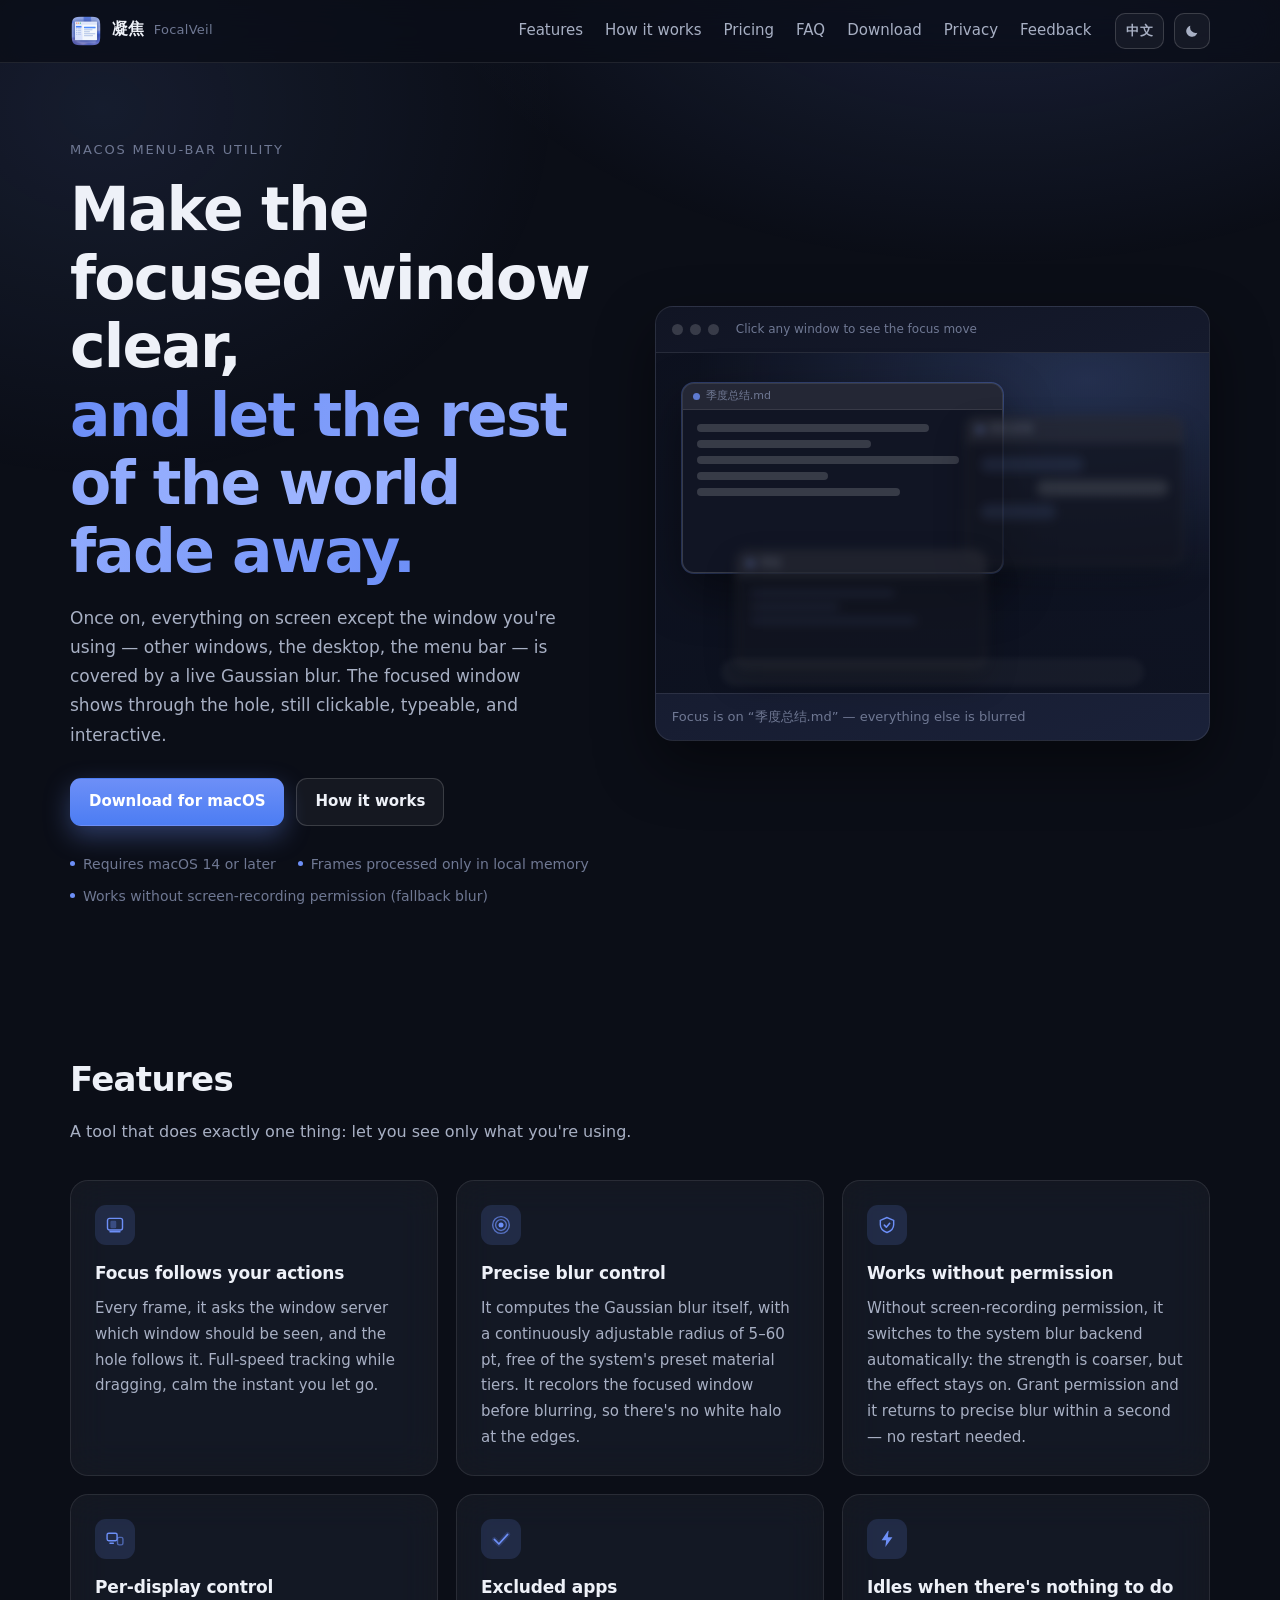
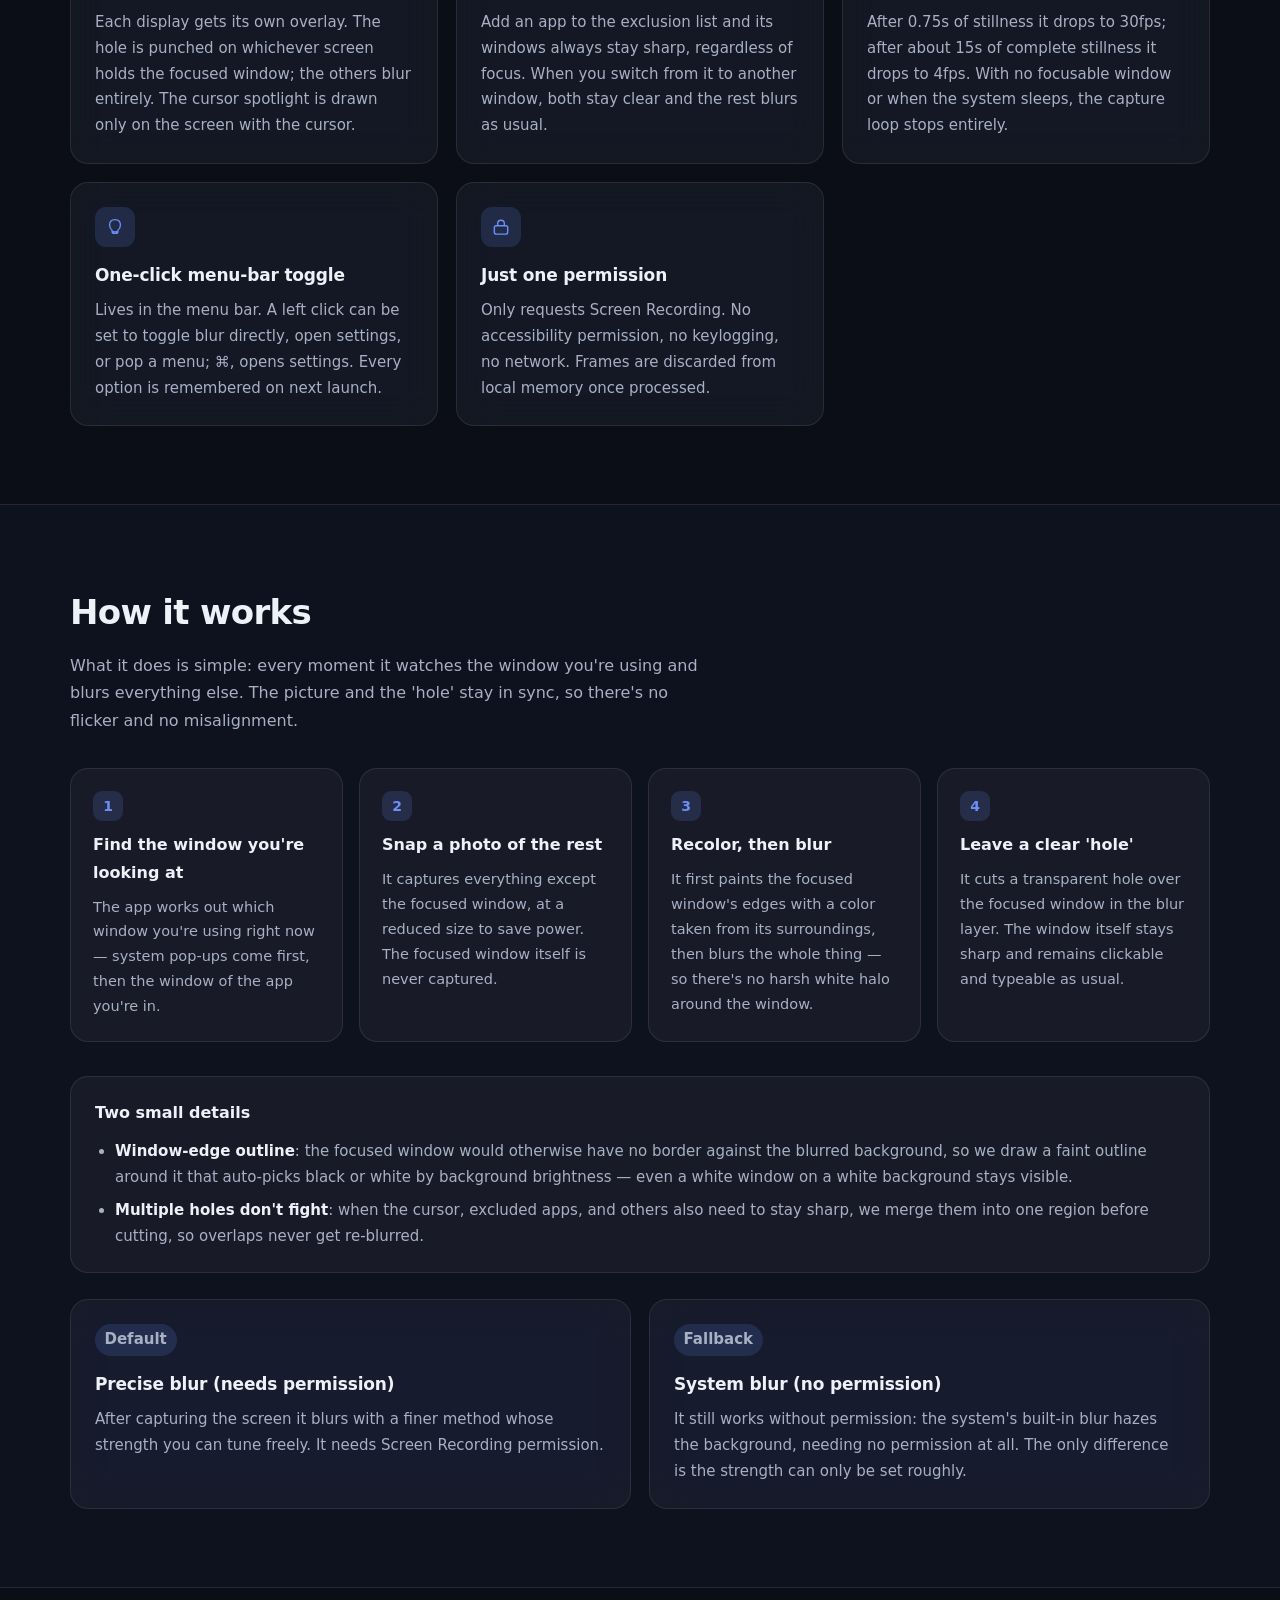
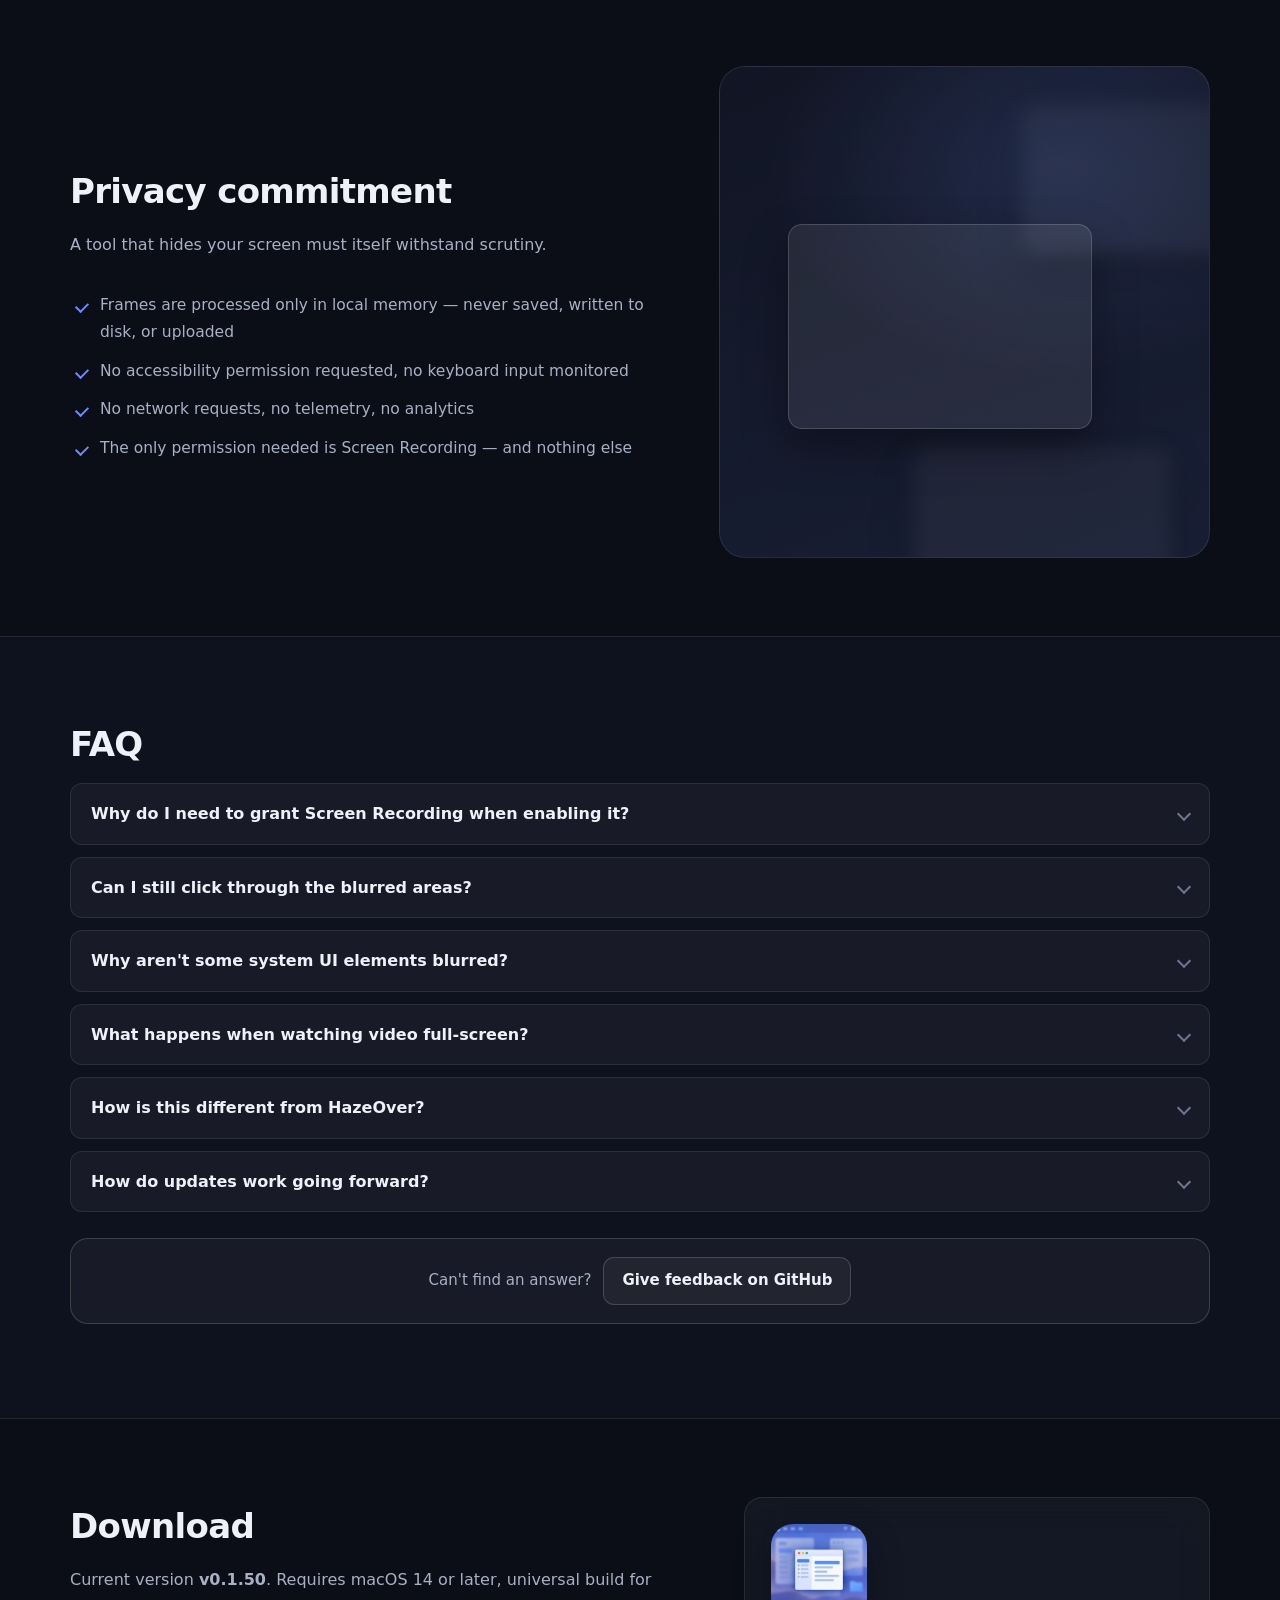
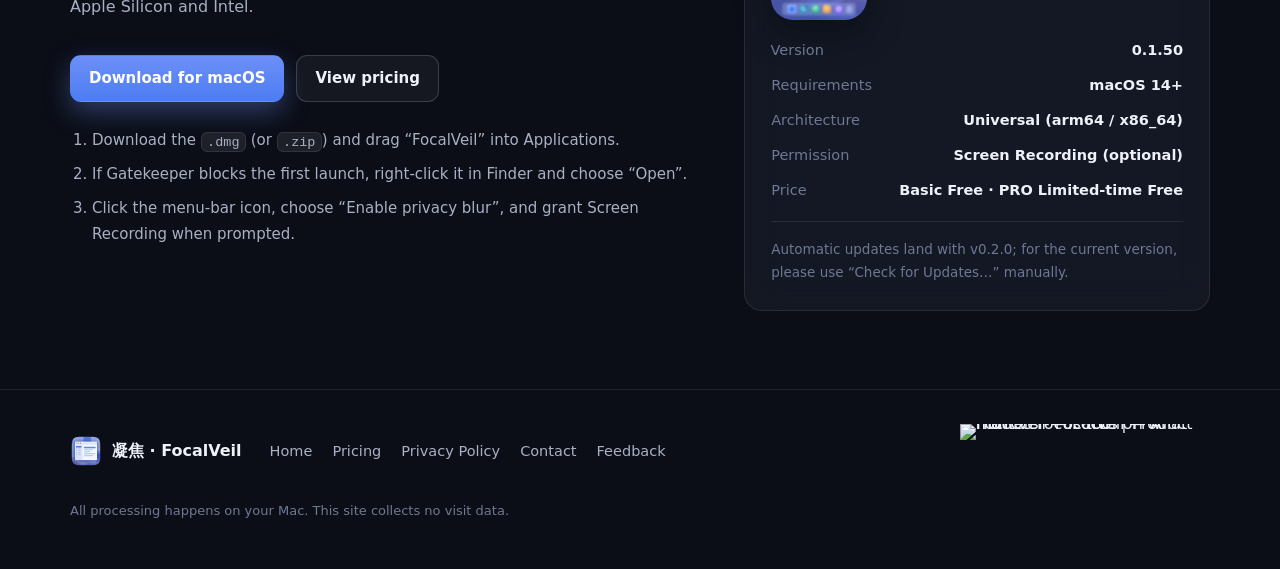
==== index.html @ 9db4b6ee "update" ====
<!DOCTYPE html>
<html lang="en" data-theme="dark">
<head>
<meta charset="UTF-8">
<meta name="viewport" content="width=device-width, initial-scale=1">
  <script>
    (function () {
      try {
        var s = window.localStorage.getItem('fv-lang');
        var nav = (window.navigator.language || 'en').toLowerCase();
        var lang = (s === 'en' || s === 'zh') ? s : (/^zh/.test(nav) ? 'zh' : 'en');
        document.documentElement.setAttribute('lang', lang === 'zh' ? 'zh-CN' : 'en');
        document.documentElement.classList.add('i18n-loading');
        setTimeout(function () { document.documentElement.classList.remove('i18n-loading'); }, 2000);
      } catch (e) {}
    })();
  </script>
<title data-i18n="title.home">凝焦 FocalVeil — 让焦点窗口清晰，让其余世界隐去。</title>
<meta name="description" data-i18n-attr="content:meta.home" content="一个常驻菜单栏的 macOS 小工具：只让当前焦点窗口保持清晰，其余所有背景全部实时高斯模糊。画面只在本机内存处理，不保存、不上传。">
<!-- SEO 基础 -->
<link rel="canonical" href="https://focalveil.com/">
<meta name="robots" content="index, follow, max-image-preview:large">
<meta name="keywords" content="FocalVeil, 凝焦, macOS 模糊, 焦点窗口, 隐私模糊, 屏幕模糊, 菜单栏工具, 防窥, Gaussian blur, focus window, privacy blur, macOS menu bar">
<link rel="alternate" hreflang="zh-CN" href="https://focalveil.com/">
<link rel="alternate" hreflang="en" href="https://focalveil.com/">
<link rel="alternate" hreflang="x-default" href="https://focalveil.com/">
<!-- Open Graph -->
<meta property="og:type" content="website">
<meta property="og:site_name" content="凝焦 FocalVeil">
<meta property="og:title" content="凝焦 FocalVeil — 让焦点窗口清晰，让其余世界隐去">
<meta property="og:description" content="常驻 macOS 菜单栏的工具：只让当前焦点窗口保持清晰，其余背景全部实时高斯模糊。画面仅在本机内存处理，不保存、不上传。">
<meta property="og:url" content="https://focalveil.com/">
<meta property="og:image" content="https://focalveil.com/assets/before-after.svg">
<meta property="og:locale" content="zh_CN">
<meta property="og:locale:alternate" content="en_US">
<!-- Twitter Card -->
<meta name="twitter:card" content="summary_large_image">
<meta name="twitter:title" content="凝焦 FocalVeil — 让焦点窗口清晰，让其余世界隐去">
<meta name="twitter:description" content="常驻 macOS 菜单栏的工具：只让当前焦点窗口清晰，其余背景全部实时高斯模糊。">
<meta name="twitter:image" content="https://focalveil.com/assets/before-after.svg">
<!-- 站长验证：在 Google Search Console / Bing Webmaster 获取代码后替换下方占位符 -->
<meta name="google-site-verification" content="REPLACE_WITH_GOOGLE_VERIFICATION_CODE">
<meta name="msvalidate.01" content="REPLACE_WITH_BING_VERIFICATION_CODE">
<link rel="icon" type="image/png" href="assets/favicon.png">
<link rel="stylesheet" href="assets/styles.css">
<!-- 结构化数据：帮助搜索引擎理解产品与价格 -->
<script type="application/ld+json">
{
  "@context": "https://schema.org",
  "@type": "SoftwareApplication",
  "name": "凝焦 FocalVeil",
  "description": "常驻 macOS 菜单栏的工具：只让当前焦点窗口保持清晰，其余背景全部实时高斯模糊。画面仅在本机内存处理，不保存、不上传。",
  "url": "https://focalveil.com/",
  "applicationCategory": "UtilitiesApplication",
  "operatingSystem": "macOS 14+",
  "offers": [
    { "@type": "Offer", "name": "基础版", "price": "0", "priceCurrency": "USD" },
    { "@type": "Offer", "name": "PRO 版（限时免费）", "price": "0", "priceCurrency": "USD" }
  ],
  "author": { "@type": "Organization", "name": "FocalVeil", "url": "https://focalveil.com/" }
}
</script>
<script type="application/ld+json">
{
  "@context": "https://schema.org",
  "@type": "Organization",
  "name": "FocalVeil",
  "url": "https://focalveil.com/",
  "logo": "https://focalveil.com/assets/logo.png",
  "sameAs": [ "https://github.com/YinHeng89/FocalVeil-website" ]
}
</script>
</head>
<body>

<a class="skip" href="#main" data-i18n="skip">跳到主要内容</a>

<header class="nav">
  <div class="wrap nav-inner">
    <a class="brand" href="index.html">
      <img class="brand-icon" src="assets/icon.png" alt="" width="32" height="32">
      <span class="brand-name">凝焦</span>
      <span class="brand-sub">FocalVeil</span>
    </a>
    <nav class="nav-links" aria-label="站内导航">
      <a href="index.html#features" data-i18n="nav.features">特性</a>
      <a href="index.html#how" data-i18n="nav.how">原理</a>
      <a href="pricing.html" data-i18n="nav.pricing">定价</a>
      <a href="index.html#faq" data-i18n="nav.faq">常见问题</a>
      <a href="index.html#download" data-i18n="nav.download">下载</a>
      <a href="privacy.html" data-i18n="nav.privacy">隐私</a>
      <a href="https://github.com/YinHeng89/FocalVeil-website/issues" target="_blank" rel="noopener" data-i18n="nav.feedback">反馈</a>
    </nav>
    <div class="nav-actions">
      <button class="lang-toggle" type="button" id="lang-toggle" aria-label="切换到英文">EN</button>
      <button class="theme-toggle" type="button" id="theme-toggle" aria-label="切换深浅配色">
        <svg class="icon-moon" viewBox="0 0 24 24" width="16" height="16" aria-hidden="true"><path d="M20 14.5A8.5 8.5 0 0 1 9.5 4a8.5 8.5 0 1 0 10.5 10.5Z" fill="currentColor"/></svg>
        <svg class="icon-sun" viewBox="0 0 24 24" width="16" height="16" aria-hidden="true"><circle cx="12" cy="12" r="4.2" fill="currentColor"/><g stroke="currentColor" stroke-width="1.8" stroke-linecap="round"><path d="M12 2.5v2.6M12 18.9v2.6M2.5 12h2.6M18.9 12h2.6M5.2 5.2l1.9 1.9M16.9 16.9l1.9 1.9M18.8 5.2l-1.9 1.9M7.1 16.9l-1.9 1.9"/></g></svg>
      </button>
    </div>
  </div>
</header>

<main id="main">

  <section class="hero" id="top">
    <div class="wrap hero-inner">
      <div class="hero-copy">
        <p class="eyebrow" data-i18n="hero.eyebrow">macOS 菜单栏工具</p>
        <h1 data-i18n="hero.title">让焦点窗口清晰，<br><span class="accent">让其余世界隐去。</span></h1>
        <p class="lede" data-i18n="hero.lede">
          打开之后，屏幕上除你正在用的那个窗口之外的一切 —— 其他窗口、桌面、菜单栏 ——
          都被实时高斯模糊盖住。焦点窗口从洞里透出来，依然可点击、可输入、可交互。
        </p>
        <div class="hero-actions">
          <a class="btn btn-primary" href="#download" data-i18n="hero.download">下载 macOS 版</a>
          <a class="btn btn-ghost" href="#how" data-i18n="hero.how">它怎么做到</a>
        </div>
        <ul class="hero-facts">
          <li data-i18n="hero.fact1">需要 macOS 14 及以上</li>
          <li data-i18n="hero.fact2">画面只在本机内存处理</li>
          <li data-i18n="hero.fact3">未授权屏幕录制也能用（降级模糊）</li>
        </ul>
      </div>

      <div class="hero-demo">
        <div class="demo" id="demo">
          <div class="demo-bar">
            <span class="dot"></span><span class="dot"></span><span class="dot"></span>
            <span class="demo-hint" data-i18n="demo.hint">点任意一个窗口，看焦点怎么走</span>
          </div>
          <div class="demo-screen">
            <div class="demo-win demo-win--a is-focused" tabindex="0" role="button" aria-label="文稿窗口" data-i18n-attr="aria-label:demo.a.aria">
              <div class="demo-titlebar"><span class="demo-title">季度总结.md</span></div>
              <div class="demo-body">
                <span class="ln w80"></span><span class="ln w60"></span><span class="ln w90"></span>
                <span class="ln w45"></span><span class="ln w70"></span>
              </div>
            </div>
            <div class="demo-win demo-win--b" tabindex="0" role="button" aria-label="聊天窗口" data-i18n-attr="aria-label:demo.b.aria">
              <div class="demo-titlebar"><span class="demo-title">团队群聊</span></div>
              <div class="demo-body">
                <span class="bubble w55"></span><span class="bubble w70 alt"></span>
                <span class="bubble w40"></span>
              </div>
            </div>
            <div class="demo-win demo-win--c" tabindex="0" role="button" aria-label="终端窗口" data-i18n-attr="aria-label:demo.c.aria">
              <div class="demo-titlebar"><span class="demo-title">终端</span></div>
              <div class="demo-body mono">
                <span class="ln w65"></span><span class="ln w40"></span><span class="ln w75"></span>
              </div>
            </div>
            <div class="demo-desktop-line"></div>
          </div>
          <p class="demo-caption" id="demo-caption">焦点在「季度总结.md」—— 其余全部模糊</p>
        </div>
      </div>
    </div>
  </section>

  <section class="section" id="features">
    <div class="wrap">
      <h2 class="section-title" data-i18n="nav.features">特性</h2>
      <p class="section-lede" data-i18n="features.lede">一个只做一件事的工具：让你只看见正在用的东西。</p>

      <div class="grid grid-3">
        <article class="card">
          <div class="card-icon">
            <svg viewBox="0 0 24 24" width="20" height="20" aria-hidden="true"><rect x="3" y="4" width="18" height="14" rx="2.5" fill="none" stroke="currentColor" stroke-width="1.7"/><rect x="6.5" y="7" width="7" height="9" rx="1.5" fill="currentColor" opacity=".35"/><path d="M6 20h12" stroke="currentColor" stroke-width="1.7" stroke-linecap="round"/></svg>
          </div>
          <h3 data-i18n="feat1.title">焦点跟着手走</h3>
          <p data-i18n="feat1.desc">每帧向窗口服务器问一次「现在该看的是哪个窗口」，洞跟着它走。拖动窗口时全速跟随，松手即静。</p>
        </article>

        <article class="card">
          <div class="card-icon">
            <svg viewBox="0 0 24 24" width="20" height="20" aria-hidden="true"><circle cx="12" cy="12" r="3" fill="currentColor"/><g stroke="currentColor" stroke-width="1.7" fill="none" opacity=".7"><circle cx="12" cy="12" r="6.5"/><circle cx="12" cy="12" r="10"/></g></svg>
          </div>
          <h3 data-i18n="feat2.title">模糊强度精确可调</h3>
          <p data-i18n="feat2.desc">自己算高斯模糊，半径 5–60 pt 连续可调，不受系统预设材质档位限制。先给焦点窗口补色再模糊，边缘没有白光晕。</p>
        </article>

        <article class="card">
          <div class="card-icon">
            <svg viewBox="0 0 24 24" width="20" height="20" aria-hidden="true"><path d="M12 3 4 6.5v5.2c0 4.4 3.2 7.6 8 9.3 4.8-1.7 8-4.9 8-9.3V6.5L12 3Z" fill="none" stroke="currentColor" stroke-width="1.7"/><path d="M8.8 12.2l2.4 2.4 4-4.6" fill="none" stroke="currentColor" stroke-width="1.9" stroke-linecap="round" stroke-linejoin="round"/></svg>
          </div>
          <h3 data-i18n="feat3.title">没授权也能用</h3>
          <p data-i18n="feat3.desc">未授予屏幕录制时自动切到系统模糊后端：强度只能粗调，但效果照样开着。授权之后一秒内切回精确模糊，不用重启。</p>
        </article>

        <article class="card">
          <div class="card-icon">
            <svg viewBox="0 0 24 24" width="20" height="20" aria-hidden="true"><rect x="2.5" y="5" width="12" height="9" rx="2" fill="none" stroke="currentColor" stroke-width="1.7"/><rect x="15" y="10" width="6.5" height="9" rx="2" fill="none" stroke="currentColor" stroke-width="1.7" opacity=".6"/><path d="M6 17h4" stroke="currentColor" stroke-width="1.7" stroke-linecap="round"/></svg>
          </div>
          <h3 data-i18n="feat4.title">多显示器各自为政</h3>
          <p data-i18n="feat4.desc">每张屏幕一层覆盖；焦点窗口在哪张屏，洞就挖在哪张屏，其余屏整体模糊。鼠标圆盘只画在光标所在那张屏上。</p>
        </article>

        <article class="card">
          <div class="card-icon">
            <svg viewBox="0 0 24 24" width="20" height="20" aria-hidden="true"><path d="M4 12.5 9.5 18 20 6.5" fill="none" stroke="currentColor" stroke-width="2" stroke-linecap="round" stroke-linejoin="round"/><path d="M4 12.5 9.5 18 20 6.5" fill="none" stroke="currentColor" stroke-width="6" opacity=".16" stroke-linecap="round" stroke-linejoin="round"/></svg>
          </div>
          <h3 data-i18n="feat5.title">排除应用</h3>
          <p data-i18n="feat5.desc">把某个应用加进排除列表，它的窗口就永远保持清晰，与焦点在哪无关。从它切到别的窗口时，两边都清晰，其余照旧模糊。</p>
        </article>

        <article class="card">
          <div class="card-icon">
            <svg viewBox="0 0 24 24" width="20" height="20" aria-hidden="true"><path d="M13 2.5 5.5 13.5H11l-1 8 8.5-11.5H13l1-8Z" fill="currentColor"/></svg>
          </div>
          <h3 data-i18n="feat6.title">没事干就歇着</h3>
          <p data-i18n="feat6.desc">桌面静止 0.75 秒降频到 30fps，完全静止约 15 秒降到 4fps；没有可聚焦窗口或系统休眠时，截图循环直接停止。</p>
        </article>

        <article class="card">
          <div class="card-icon">
            <svg viewBox="0 0 24 24" width="20" height="20" aria-hidden="true"><path d="M12 3.2c-4 0-6.5 2.6-6.5 6.5 0 3.4 1.8 5.4 3 6.3v2.3c0 .8 1.7.8 1.7 0v-.7c.6.1 1.2.2 1.8.2s1.2-.1 1.8-.2v.7c0 .8 1.7.8 1.7 0v-2.3c1.2-.9 3-2.9 3-6.3 0-3.9-2.5-6.5-6.5-6.5Z" fill="none" stroke="currentColor" stroke-width="1.6"/><path d="M9.5 19.5h5" stroke="currentColor" stroke-width="1.6" stroke-linecap="round"/></svg>
          </div>
          <h3 data-i18n="feat7.title">菜单栏一键开关</h3>
          <p data-i18n="feat7.desc">常驻菜单栏，左键可设成直接开关模糊、打开设置或弹出菜单；⌘, 打开设置。所有选项都会记住，下次启动照旧。</p>
        </article>

        <article class="card">
          <div class="card-icon">
            <svg viewBox="0 0 24 24" width="20" height="20" aria-hidden="true"><rect x="4" y="10.5" width="16" height="10" rx="2.2" fill="none" stroke="currentColor" stroke-width="1.7"/><path d="M8 10.5V7.8a4 4 0 0 1 8 0v2.7" fill="none" stroke="currentColor" stroke-width="1.7"/></svg>
          </div>
          <h3 data-i18n="feat8.title">只有一个权限</h3>
          <p data-i18n="feat8.desc">只申请「屏幕录制」。没有辅助功能权限、没有输入监听、不联网。画面在本机内存里处理完就丢掉。</p>
        </article>
      </div>
    </div>
  </section>

  <section class="section section-alt" id="how">
    <div class="wrap">
      <h2 class="section-title" data-i18n="nav.how">原理</h2>
      <p class="section-lede" data-i18n="how.lede">它做的事情很简单：每时每刻盯着你正在用的窗口，把其他一切都糊掉。画面和那个「洞」永远同步，不会闪、也不会错位。</p>

      <ol class="steps">
        <li class="step">
          <span class="step-num">1</span>
          <h3 data-i18n="step1.title">找到你正在看的窗口</h3>
          <p data-i18n="step1.desc">程序会先判断你当前正在用的是哪个窗口——系统弹窗最优先，然后是正在用的这个 App 的窗口。</p>
        </li>
        <li class="step">
          <span class="step-num">2</span>
          <h3 data-i18n="step2.title">给其余画面拍张照</h3>
          <p data-i18n="step2.desc">它只给焦点窗口以外的整个画面拍一张照，画面会被自动缩小以省电，焦点窗口本身不会被拍进去。</p>
        </li>
        <li class="step">
          <span class="step-num">3</span>
          <h3 data-i18n="step3.title">先补色，再模糊</h3>
          <p data-i18n="step3.desc">先用周围的颜色把焦点窗口的边缘补好，再做整体模糊。这样窗口周围不会出现一圈刺眼的白边。</p>
        </li>
        <li class="step">
          <span class="step-num">4</span>
          <h3 data-i18n="step4.title">留一个清楚的「洞」</h3>
          <p data-i18n="step4.desc">在模糊层上给焦点窗口挖一个透明的洞，窗口本身始终保持清晰，而且照常可点、可打字。</p>
        </li>
      </ol>

      <div class="note">
        <h3 data-i18n="how.note.title">两个小细节</h3>
        <ul>
          <li data-i18n="how.note.li1"><strong>窗沿描边</strong>：焦点窗口在模糊背景上边界不清，所以我们在它周围描了一圈淡边，还会根据背景深浅自动选黑或白——即使白窗口贴在白背景上，也看得清轮廓。</li>
          <li data-i18n="how.note.li2"><strong>多个「洞」不打架</strong>：当鼠标、排除列表里的 App 也要保持清晰时，我们会先把它们合并成一个区域再挖洞，重叠的地方不会被重新糊回去。</li>
        </ul>
      </div>

      <div class="grid grid-2 backends">
        <article class="card">
          <p class="tag" data-i18n="be.default">默认</p>
          <h3 data-i18n="be1.title">精确模糊（需授权）</h3>
          <p data-i18n="be1.desc">截屏后用更精细的方式做模糊，强度可以随意调节。需要你授予「屏幕录制」权限。</p>
        </article>
        <article class="card">
          <p class="tag" data-i18n="be.fallback">降级</p>
          <h3 data-i18n="be2.title">系统模糊（免授权）</h3>
          <p data-i18n="be2.desc">没授权时也照样能用：用系统自带的模糊把背景糊上，不需要任何权限。区别只是强度只能粗略调节。</p>
        </article>
      </div>
    </div>
  </section>

  <section class="section" id="privacy">
    <div class="wrap privacy">
      <div class="privacy-copy">
        <h2 class="section-title" data-i18n="privacy.title">隐私承诺</h2>
        <p class="section-lede" data-i18n="privacy.lede">一个用来遮住屏幕的工具，自己首先得经得起看。</p>
        <ul class="checks">
          <li data-i18n="privacy.check1">画面只在本机内存中处理，不保存、不写盘、不上传</li>
          <li data-i18n="privacy.check2">不申请辅助功能权限，不监听键盘输入</li>
          <li data-i18n="privacy.check3">不做网络请求，没有遥测、没有统计</li>
          <li data-i18n="privacy.check4">唯一需要的权限是「屏幕录制」，且只是它</li>
        </ul>
      </div>
      <figure class="privacy-art" aria-hidden="true">
        <div class="privacy-art-inner">
          <div class="pa-window"></div>
          <div class="pa-window ghost"></div>
          <div class="pa-window ghost"></div>
        </div>
      </figure>
    </div>
  </section>

  <section class="section section-alt" id="faq">
    <div class="wrap">
      <h2 class="section-title" data-i18n="nav.faq">常见问题</h2>
      <div class="faq">
        <details>
          <summary data-i18n="faq1.q">为什么第一次启用要授权「屏幕录制」？</summary>
          <p data-i18n="faq1.a">精确模糊来自对屏幕画面的截图。不授权就得不到像素，只能退回系统合成的模糊 —— 效果还在，但强度只能粗调。授权后一秒内自动切回精确模糊。</p>
        </details>
        <details>
          <summary data-i18n="faq2.q">模糊的地方还能点得到吗？</summary>
          <p data-i18n="faq2.a">能。覆盖层不接收鼠标事件，这是刻意的：焦点窗口必须保持可交互。如果你需要背景完全点不到，那就要让覆盖层接收事件，代价是连焦点窗口一起挡住。当前版本选择保持焦点窗口可交互。</p>
        </details>
        <details>
          <summary data-i18n="faq3.q">为什么有些系统界面没有被模糊？</summary>
          <p data-i18n="faq3.a">「菜单栏与 Dock 保持清晰」默认开启，此时覆盖层降到系统界面之下，层级比菜单栏更高的东西（弹出菜单、通知、输入法候选栏、Spotlight）会一并露出来。关掉这个选项即可让覆盖层回到最高层，把它们一起糊上。</p>
        </details>
        <details>
          <summary data-i18n="faq4.q">全屏看视频时会怎么样？</summary>
          <p data-i18n="faq4.a">焦点窗口铺满整块屏幕时，该屏停止模糊并停止截图 —— 屏幕上已经没有需要藏起来的东西了，省下的算力直接还给你。</p>
        </details>
        <details>
          <summary data-i18n="faq5.q">和 HazeOver 有什么区别？</summary>
          <p data-i18n="faq5.a">它用「模糊」而不是「变暗」：背景内容还在，只是认不出来。另外模糊半径连续可调，有未授权时的降级路径，排除应用是「窗口始终清晰」而不是「前台时整体待机」。</p>
        </details>
        <details>
          <summary data-i18n="faq6.q">以后怎么更新？</summary>
          <p data-i18n="faq6.a">自动更新将随 v0.2.0 上线（基于 Sparkle 2）：升级到 v0.2.0 后，菜单栏点「检查更新…」即可自动完成，安装包均经过 Developer ID 签名与 Apple 公证。当前 0.1.x 版本请先手动「检查更新…」升级到 v0.2.0；更早的版本可在官网下载区重新获取安装包。</p>
        </details>
      </div>
      <p class="faq-cta">
        <span data-i18n="faq.cta.lead">没找到答案？</span>
        <a class="btn btn-ghost" href="https://github.com/YinHeng89/FocalVeil-website/issues" target="_blank" rel="noopener" data-i18n="faq.cta.btn">去 GitHub 反馈问题</a>
      </p>
    </div>
  </section>

  <section class="section download" id="download">
    <div class="wrap download-inner">
      <div class="download-copy">
        <h2 class="section-title" data-i18n="nav.download">下载</h2>
        <p class="section-lede" data-i18n="download.lede">当前版本 <strong>v0.1.50</strong>。需要 macOS 14 及以上，Apple Silicon 与 Intel 通用包。</p>
        <div class="hero-actions">
          <!-- TODO: 替换为官方托管下载地址（.dmg 的 URL；自动更新走 appcast.xml） -->
          <a class="btn btn-primary" href="https://focalveil.com/downloads/FocalVeil-0.1.50.zip" data-i18n="download.btn">下载 macOS 版</a>
          <a class="btn btn-ghost" href="pricing.html" data-i18n="download.pricing">查看定价</a>
        </div>
        <ol class="install">
          <li data-i18n="download.install1">下载 <code>.dmg</code>（或 <code>.zip</code>），把「凝焦」拖进「应用程序」。</li>
          <li data-i18n="download.install2">首次打开若被 Gatekeeper 拦下，在访达里右键点击它，选择「打开」。</li>
          <li data-i18n="download.install3">点菜单栏图标，选择「启用隐私模糊」，按提示授予屏幕录制权限。</li>
        </ol>
      </div>
      <aside class="download-side">
        <img class="download-icon" src="assets/logo.png" alt="凝焦应用图标" width="128" height="128">
        <dl class="meta">
          <div><dt data-i18n="meta.version">版本</dt><dd data-i18n="meta.version.val">0.1.50</dd></div>
          <div><dt data-i18n="meta.req">系统要求</dt><dd data-i18n="meta.req.val">macOS 14+</dd></div>
          <div><dt data-i18n="meta.arch">架构</dt><dd data-i18n="meta.arch.val">通用（arm64 / x86_64）</dd></div>
          <div><dt data-i18n="meta.perm">权限</dt><dd data-i18n="meta.perm.val">屏幕录制（可选）</dd></div>
          <div><dt data-i18n="meta.price">价格</dt><dd data-i18n="meta.price.val">基础版 免费 · PRO 限时免费</dd></div>
        </dl>
        <p class="update-note" data-i18n="download.updateNote">自动更新随 v0.2.0 上线，当前版本请手动「检查更新…」。</p>
      </aside>
    </div>
  </section>

</main>

<footer class="footer">
  <div class="wrap footer-inner">
    <div class="footer-brand">
      <img class="brand-icon" src="assets/icon.png" alt="" width="28" height="28">
      <span>凝焦 · FocalVeil</span>
    </div>
    <nav class="footer-links" aria-label="页脚链接">
      <a href="index.html" data-i18n="footer.home">首页</a>
      <a href="pricing.html" data-i18n="footer.pricing">定价</a>
      <a href="privacy.html" data-i18n="footer.privacyPolicy">隐私政策</a>
      <a href="mailto:k332159915@gmail.com" data-i18n="footer.contact">联系我们</a>
      <a href="https://github.com/YinHeng89/FocalVeil-website/issues" target="_blank" rel="noopener" data-i18n="footer.feedback">问题反馈</a>
    </nav>
    <a class="footer-badge" href="https://www.producthunt.com/products/focalveil-focus-on-what-matters?utm_source=badge-featured&utm_medium=badge&utm_campaign=badge-focalveil-focus-on-what-matters" target="_blank" rel="noopener noreferrer" aria-label="FocalVeil 在 Product Hunt 上获精选推荐">
      <img src="https://api.producthunt.com/widgets/embed-image/v1/featured.svg?post_id=1259855&theme=light&t=1790231486641" alt="FocalVeil — Focus on what matters - FocalVeil — A macOS focus tool | Product Hunt" width="250" height="54">
    </a>
    <p class="footer-note" data-i18n="footer.note">画面只在本机处理。本站不收集任何访问数据。</p>
  </div>
</footer>

<script src="assets/app.js"></script>
</body>
</html>
---- assets/styles.css ----
/* 凝焦 — 官网样式
   Tokens are the same family as the app's settings window: a periwinkle accent
   over a cool slate, glass surfaces, generous spacing. */

:root {
  --bg: #0b0e17;
  --bg-soft: #111524;
  --bg-elev: rgba(255, 255, 255, 0.045);
  --bg-elev-strong: rgba(255, 255, 255, 0.08);
  --line: rgba(255, 255, 255, 0.09);
  --line-strong: rgba(255, 255, 255, 0.16);
  --text: #eef1f8;
  --text-2: #a8b0c4;
  --text-3: #6f7893;
  --accent: #6d8ff7;
  --accent-deep: #4c7df3;
  --accent-soft: rgba(109, 143, 247, 0.16);
  --accent-glow: rgba(109, 143, 247, 0.35);
  --radius: 18px;
  --radius-sm: 12px;
  --shadow: 0 24px 60px rgba(0, 0, 0, 0.45);
  --blur: saturate(150%) blur(18px);
}

html[data-theme="light"] {
  --bg: #f4f6fb;
  --bg-soft: #ffffff;
  --bg-elev: rgba(255, 255, 255, 0.78);
  --bg-elev-strong: #ffffff;
  --line: rgba(16, 24, 48, 0.10);
  --line-strong: rgba(16, 24, 48, 0.18);
  --text: #131a2b;
  --text-2: #4a5470;
  --text-3: #7c869f;
  --accent: #4c7df3;
  --accent-deep: #3563d6;
  --accent-soft: rgba(76, 125, 243, 0.12);
  --accent-glow: rgba(76, 125, 243, 0.28);
  --shadow: 0 20px 48px rgba(20, 32, 64, 0.12);
}

* { box-sizing: border-box; }

html { scroll-behavior: smooth; }

body {
  margin: 0;
  background: var(--bg);
  color: var(--text);
  font-family: -apple-system, BlinkMacSystemFont, "SF Pro SC", "PingFang SC",
    "Hiragino Sans GB", "Microsoft YaHei", system-ui, sans-serif;
  font-size: 16px;
  line-height: 1.72;
  -webkit-font-smoothing: antialiased;
}

/* A soft wash behind everything: the product is a blur, so the page wears one. */
body::before {
  content: "";
  position: fixed;
  inset: 0;
  z-index: -1;
  background:
    radial-gradient(900px 520px at 78% -8%, var(--accent-soft), transparent 65%),
    radial-gradient(760px 620px at 8% 12%, rgba(120, 160, 255, 0.10), transparent 60%);
  pointer-events: none;
}

img { max-width: 100%; display: block; }

a { color: inherit; text-decoration: none; }

code {
  font-family: "SF Mono", ui-monospace, Menlo, Consolas, monospace;
  font-size: 0.9em;
  padding: 0.12em 0.4em;
  border-radius: 6px;
  background: var(--bg-elev-strong);
  border: 1px solid var(--line);
}

.wrap { width: min(1140px, 100% - 48px); margin-inline: auto; }

.skip {
  position: absolute;
  left: -9999px;
}
.skip:focus {
  left: 16px; top: 12px; z-index: 100;
  padding: 8px 14px; border-radius: 10px;
  background: var(--bg-soft); border: 1px solid var(--line-strong);
}

/* ---------- nav ---------- */

.nav {
  position: sticky; top: 0; z-index: 40;
  background: color-mix(in srgb, var(--bg) 78%, transparent);
  backdrop-filter: var(--blur);
  -webkit-backdrop-filter: var(--blur);
  border-bottom: 1px solid var(--line);
}

.nav-inner { display: flex; align-items: center; gap: 24px; height: 62px; }

.brand { display: flex; align-items: baseline; gap: 10px; }
.brand-icon { border-radius: 8px; width: 32px; height: 32px; align-self: center; }
.brand-name { font-weight: 650; letter-spacing: -0.01em; }
.brand-sub { color: var(--text-3); font-size: 13px; letter-spacing: 0.02em; }

.nav-links { display: flex; gap: 22px; margin-left: auto; font-size: 15px; }
.nav-links a { color: var(--text-2); transition: color 0.18s ease; }
.nav-links a:hover { color: var(--text); }

.nav-actions { display: flex; align-items: center; gap: 10px; }

/* ---------- buttons ---------- */

.btn {
  display: inline-flex; align-items: center; gap: 8px;
  padding: 10px 18px;
  border-radius: 11px;
  font-size: 15px; font-weight: 600;
  border: 1px solid var(--line-strong);
  transition: transform 0.16s ease, box-shadow 0.16s ease, background 0.16s ease;
}
.btn:hover { transform: translateY(-1px); }
.btn-primary {
  color: #fff; border-color: transparent;
  background: linear-gradient(180deg, var(--accent), var(--accent-deep));
  box-shadow: 0 10px 26px var(--accent-glow);
}
.btn-ghost { background: var(--bg-elev); color: var(--text); }

.theme-toggle {
  display: inline-grid; place-items: center;
  width: 36px; height: 36px;
  border-radius: 10px;
  border: 1px solid var(--line-strong);
  background: var(--bg-elev);
  color: var(--text-2);
  cursor: pointer;
}
.theme-toggle:hover { color: var(--text); }

.lang-toggle {
  display: inline-grid; place-items: center;
  min-width: 36px; height: 36px; padding: 0 10px;
  border-radius: 10px;
  border: 1px solid var(--line-strong);
  background: var(--bg-elev);
  color: var(--text-2);
  cursor: pointer;
  font-size: 13px; font-weight: 600; letter-spacing: 0.02em;
  transition: color 0.18s ease, border-color 0.18s ease;
}
.lang-toggle:hover { color: var(--text); border-color: var(--text-3); }

html[data-theme="dark"] .icon-sun { display: none; }
html[data-theme="light"] .icon-moon { display: none; }

/* ---------- hero ---------- */

.hero { padding: 76px 0 64px; }
.hero-inner {
  display: grid;
  grid-template-columns: minmax(0, 1fr) minmax(0, 1.05fr);
  gap: 56px;
  align-items: center;
}

.eyebrow {
  margin: 0 0 14px;
  font-size: 13px; letter-spacing: 0.14em; text-transform: uppercase;
  color: var(--text-3);
}

.hero h1 {
  margin: 0 0 18px;
  font-size: clamp(38px, 5.4vw, 60px);
  line-height: 1.14;
  letter-spacing: -0.03em;
  font-weight: 680;
}
.hero h1 .accent {
  background: linear-gradient(96deg, var(--accent), #9db4ff 60%, var(--accent));
  -webkit-background-clip: text;
  background-clip: text;
  color: transparent;
}

.lede { margin: 0 0 28px; color: var(--text-2); font-size: 17px; max-width: 46ch; }

.hero-actions { display: flex; flex-wrap: wrap; gap: 12px; }

.hero-facts {
  list-style: none; margin: 26px 0 0; padding: 0;
  display: flex; flex-wrap: wrap; gap: 8px 22px;
  color: var(--text-3); font-size: 14px;
}
.hero-facts li { display: flex; align-items: center; gap: 8px; }
.hero-facts li::before {
  content: ""; width: 5px; height: 5px; border-radius: 50%;
  background: var(--accent);
}
.footer-badge {
  display: inline-flex; line-height: 0; margin: 0 0 0 auto;
  transition: opacity .16s ease;
}
.footer-badge:hover { opacity: .85; }

/* ---------- demo ---------- */

.demo {
  border-radius: var(--radius);
  border: 1px solid var(--line);
  background: linear-gradient(160deg, var(--bg-soft), color-mix(in srgb, var(--accent) 10%, var(--bg-soft)));
  box-shadow: var(--shadow);
  overflow: hidden;
}

.demo-bar {
  display: flex; align-items: center; gap: 7px;
  padding: 12px 16px;
  border-bottom: 1px solid var(--line);
}
.dot { width: 11px; height: 11px; border-radius: 50%; background: var(--line-strong); }
.demo-hint { margin-left: 10px; font-size: 12px; color: var(--text-3); }

.demo-screen {
  position: relative;
  height: 340px;
  padding: 22px;
  background:
    radial-gradient(560px 300px at 78% 8%, rgba(120, 160, 255, 0.20), transparent 70%),
    linear-gradient(180deg, rgba(10, 14, 26, 0.55), rgba(10, 14, 26, 0.75));
}
html[data-theme="light"] .demo-screen {
  background:
    radial-gradient(560px 300px at 78% 8%, rgba(120, 160, 255, 0.22), transparent 70%),
    linear-gradient(180deg, #dfe6f6, #cfd9f0);
}

.demo-win {
  position: absolute;
  border-radius: 12px;
  overflow: hidden;
  background: var(--bg-soft);
  border: 1px solid var(--line-strong);
  box-shadow: 0 14px 34px rgba(0, 0, 0, 0.35);
  cursor: pointer;
  filter: blur(5px) saturate(70%);
  opacity: 0.72;
  transform: scale(0.985);
  transition: filter 0.35s ease, opacity 0.35s ease, transform 0.35s ease, box-shadow 0.35s ease;
}
.demo-win.is-focused {
  filter: none;
  opacity: 1;
  transform: none;
  box-shadow: 0 20px 50px rgba(0, 0, 0, 0.45), 0 0 0 1px var(--accent-glow);
}
.demo-win:focus-visible { outline: 2px solid var(--accent); outline-offset: 3px; }

.demo-win--a { left: 26px; top: 30px; width: 58%; height: 190px; }
.demo-win--b { right: 24px; top: 62px; width: 40%; height: 150px; }
.demo-win--c { left: 78px; bottom: 24px; width: 46%; height: 120px; }

.demo-titlebar {
  display: flex; align-items: center; gap: 6px;
  height: 26px; padding: 0 10px;
  background: var(--bg-elev-strong);
  border-bottom: 1px solid var(--line);
}
.demo-titlebar::before {
  content: ""; width: 7px; height: 7px; border-radius: 50%;
  background: var(--accent); opacity: 0.8;
}
.demo-title { font-size: 11px; color: var(--text-3); }

.demo-body { display: flex; flex-direction: column; gap: 8px; padding: 14px; }
.demo-body .ln, .demo-body .bubble {
  display: block; height: 8px; border-radius: 4px;
  background: var(--line-strong);
}
.demo-body .bubble { height: 16px; border-radius: 8px; background: var(--accent-soft); }
.demo-body .bubble.alt { background: var(--line-strong); align-self: flex-end; }
.demo-body.mono .ln { height: 6px; background: var(--accent-soft); }
.w80 { width: 80%; } .w90 { width: 90%; } .w70 { width: 70%; }
.w65 { width: 65%; } .w60 { width: 60%; } .w55 { width: 55%; }
.w45 { width: 45%; } .w40 { width: 40%; } .w75 { width: 75%; }

.demo-desktop-line {
  position: absolute; left: 12%; right: 12%; bottom: 8px; height: 26px;
  border-radius: 13px;
  background: var(--bg-elev-strong);
  border: 1px solid var(--line);
  filter: blur(3px);
  opacity: 0.5;
}

.demo-caption {
  margin: 0; padding: 12px 16px;
  border-top: 1px solid var(--line);
  font-size: 13px; color: var(--text-3);
}

/* ---------- sections ---------- */

.section { padding: 78px 0; }
.section-alt {
  background: color-mix(in srgb, var(--bg-soft) 60%, transparent);
  border-block: 1px solid var(--line);
}

.section-title {
  margin: 0 0 10px;
  font-size: clamp(26px, 3.4vw, 34px);
  letter-spacing: -0.02em;
  font-weight: 660;
}
.section-lede { margin: 0 0 34px; color: var(--text-2); max-width: 62ch; }

.grid { display: grid; gap: 18px; }
.grid-2 { grid-template-columns: repeat(auto-fit, minmax(300px, 1fr)); }
.grid-3 { grid-template-columns: repeat(auto-fit, minmax(280px, 1fr)); }

.card {
  padding: 24px;
  border-radius: var(--radius);
  border: 1px solid var(--line);
  background: var(--bg-elev);
  backdrop-filter: var(--blur);
  -webkit-backdrop-filter: var(--blur);
  transition: border-color 0.2s ease, transform 0.2s ease;
}
.card:hover { border-color: var(--line-strong); transform: translateY(-2px); }
.card h3 { margin: 14px 0 8px; font-size: 17px; font-weight: 620; letter-spacing: -0.01em; }
.card p { margin: 0; color: var(--text-2); font-size: 15px; }

.card-icon {
  display: inline-grid; place-items: center;
  width: 40px; height: 40px;
  border-radius: 11px;
  background: var(--accent-soft);
  color: var(--accent);
}

.tag {
  display: inline-block; margin: 0 0 8px;
  padding: 3px 10px; border-radius: 999px;
  background: var(--accent-soft); color: var(--accent);
  font-size: 12px; font-weight: 600;
}

/* ---------- steps ---------- */

.steps { list-style: none; margin: 0 0 34px; padding: 0; display: grid; gap: 16px; grid-template-columns: repeat(auto-fit, minmax(240px, 1fr)); }
.step {
  padding: 22px;
  border-radius: var(--radius);
  border: 1px solid var(--line);
  background: var(--bg-elev);
}
.step h3 { margin: 10px 0 8px; font-size: 16px; font-weight: 620; }
.step p { margin: 0; color: var(--text-2); font-size: 14.5px; }
.step-num {
  display: inline-grid; place-items: center;
  width: 30px; height: 30px; border-radius: 9px;
  background: var(--accent-soft); color: var(--accent);
  font-size: 14px; font-weight: 700;
}

.note {
  margin: 0 0 26px; padding: 22px 24px;
  border-radius: var(--radius);
  border: 1px solid var(--line);
  background: var(--bg-elev);
}
.note h3 { margin: 0 0 12px; font-size: 16px; font-weight: 620; }
.note ul { margin: 0; padding-left: 20px; color: var(--text-2); font-size: 15px; }
.note li + li { margin-top: 8px; }
.note strong { color: var(--text); }

.backends { margin-top: 6px; }

/* ---------- privacy ---------- */

.privacy { display: grid; grid-template-columns: minmax(0, 1.1fr) minmax(0, 0.9fr); gap: 48px; align-items: center; }

.checks { list-style: none; margin: 0; padding: 0; display: grid; gap: 12px; }
.checks li { position: relative; padding-left: 30px; color: var(--text-2); font-size: 15.5px; }
.checks li::before {
  content: ""; position: absolute; left: 6px; top: 10px;
  width: 10px; height: 6px;
  border-left: 2px solid var(--accent);
  border-bottom: 2px solid var(--accent);
  transform: rotate(-45deg);
}

.privacy-art { margin: 0; }
.privacy-art-inner {
  position: relative;
  aspect-ratio: 1 / 1;
  border-radius: 26px;
  border: 1px solid var(--line);
  background:
    radial-gradient(420px 300px at 70% 20%, var(--accent-soft), transparent 70%),
    linear-gradient(160deg, var(--bg-soft), color-mix(in srgb, var(--accent) 8%, var(--bg-soft)));
  overflow: hidden;
}
.pa-window {
  position: absolute; left: 14%; top: 32%;
  width: 62%; height: 42%;
  border-radius: 14px;
  background: var(--bg-elev-strong);
  border: 1px solid var(--line-strong);
  box-shadow: 0 20px 44px rgba(0, 0, 0, 0.35);
}
.pa-window.ghost {
  left: auto; right: -6%; top: 8%;
  width: 44%; height: 30%;
  filter: blur(9px); opacity: 0.55;
}
.pa-window.ghost:last-child { top: auto; bottom: -4%; right: 8%; width: 52%; height: 26%; }

/* ---------- faq ---------- */

.faq { display: grid; gap: 12px; }
.faq-cta {
  display: flex; flex-wrap: wrap; gap: 12px; align-items: center; justify-content: center;
  margin-top: 26px; padding: 18px 22px;
  border: 1px solid var(--line-strong); border-radius: var(--radius);
  background: var(--bg-elev);
}
.faq-cta span { color: var(--text-2); font-size: 15px; }
details {
  border-radius: var(--radius-sm);
  border: 1px solid var(--line);
  background: var(--bg-elev);
  padding: 0 20px;
}
details[open] { padding-bottom: 4px; border-color: var(--line-strong); }
summary {
  cursor: pointer;
  padding: 16px 0;
  font-weight: 600;
  list-style: none;
  display: flex; align-items: center; justify-content: space-between; gap: 16px;
}
summary::-webkit-details-marker { display: none; }
summary::after {
  content: ""; width: 8px; height: 8px; flex: none;
  border-right: 2px solid var(--text-3);
  border-bottom: 2px solid var(--text-3);
  transform: rotate(45deg);
  transition: transform 0.2s ease;
}
details[open] summary::after { transform: rotate(-135deg); }
details p { margin: 0 0 16px; color: var(--text-2); font-size: 15px; max-width: 74ch; }

/* ---------- download ---------- */

.download-inner { display: grid; grid-template-columns: minmax(0, 1.15fr) minmax(0, 0.85fr); gap: 44px; align-items: start; }

.install { margin: 26px 0 0; padding-left: 22px; color: var(--text-2); font-size: 15px; }
.install li + li { margin-top: 8px; }

.download-side {
  padding: 26px;
  border-radius: var(--radius);
  border: 1px solid var(--line);
  background: var(--bg-elev);
  backdrop-filter: var(--blur);
  -webkit-backdrop-filter: var(--blur);
}
.download-icon { width: 96px; height: 96px; margin: 0 0 18px; border-radius: 22px; box-shadow: 0 14px 34px rgba(0, 0, 0, 0.35); }

.meta { margin: 0; display: grid; gap: 10px; }
.meta > div { display: flex; justify-content: space-between; gap: 16px; font-size: 14.5px; }
.meta dt { color: var(--text-3); }
.meta dd { margin: 0; font-weight: 600; }

.update-note {
  margin: 18px 0 0; padding-top: 16px;
  border-top: 1px solid var(--line);
  color: var(--text-3); font-size: 13.5px;
}

/* ---------- footer ---------- */

.footer { border-top: 1px solid var(--line); padding: 34px 0 46px; }
.footer-inner { display: flex; flex-wrap: wrap; align-items: center; gap: 16px 28px; }
.footer-brand { display: flex; align-items: center; gap: 10px; font-weight: 600; }
.footer-links { display: flex; gap: 20px; font-size: 14.5px; color: var(--text-2); }
.footer-links a:hover { color: var(--text); }
.footer-note { width: 100%; margin: 6px 0 0; color: var(--text-3); font-size: 13px; }
.footer-inner .footer-badge { margin: 0 0 0 auto; }

/* ---------- responsive ---------- */

@media (max-width: 900px) {
  .hero-inner, .privacy, .download-inner { grid-template-columns: minmax(0, 1fr); }
  .hero-demo { order: -1; }
  .nav-links { display: none; }
  .section { padding: 60px 0; }
  .hero { padding: 52px 0 44px; }
}

@media (max-width: 560px) {
  .wrap { width: min(1140px, 100% - 32px); }
  .demo-screen { height: 300px; padding: 16px; }
  .demo-win--a { left: 16px; top: 22px; width: 66%; height: 150px; }
  .demo-win--b { right: 14px; top: 48px; width: 44%; height: 120px; }
  .demo-win--c { left: 40px; bottom: 18px; width: 54%; height: 100px; }
}

@media (prefers-reduced-motion: reduce) {
  * { transition: none !important; scroll-behavior: auto !important; }
}

/* ---------- pricing / purchase / legal (subpages) ---------- */

.subhero { padding: 72px 0 56px; text-align: center; }
.subhero .eyebrow { text-align: center; }
.subhero h1 { font-size: clamp(34px, 5vw, 52px); margin: 0 0 16px; letter-spacing: -0.03em; font-weight: 680; }
.subhero h1 .accent {
  background: linear-gradient(96deg, var(--accent), #9db4ff 60%, var(--accent));
  -webkit-background-clip: text; background-clip: text; color: transparent;
}
.subhero .lede { margin: 0 auto 30px; max-width: 56ch; }

.price-card {
  min-width: 300px;
  max-width: 460px; margin: 0 auto;
  padding: 34px; border-radius: var(--radius);
  border: 1px solid var(--line-strong);
  background: var(--bg-elev);
  backdrop-filter: var(--blur); -webkit-backdrop-filter: var(--blur);
  box-shadow: var(--shadow);
}
.price-row { display: flex; align-items: baseline; justify-content: center; gap: 8px; margin: 0 0 6px; }
.price { font-size: 52px; font-weight: 700; letter-spacing: -0.03em; }
.price-cur { font-size: 24px; color: var(--text-2); font-weight: 600; }
/* limited-time free: strike through the old price, keep it visible */
.price-old { color: var(--text-3); text-decoration: line-through; text-decoration-color: var(--danger, #e5484d); text-decoration-thickness: 2px; }
.price-old-cur { color: var(--text-3); text-decoration: line-through; text-decoration-color: var(--danger, #e5484d); text-decoration-thickness: 2px; }
.price-sub { text-align: center; color: var(--text-3); font-size: 14px; margin: 0 0 22px; }
.buy-row { display: flex; flex-direction: column; gap: 10px; align-items: stretch; }
.buy-row .btn { justify-content: center; }
.buy-note { text-align: center; color: var(--text-3); font-size: 13px; margin: 14px 0 0; }
.buy-note strong { color: var(--text); }

/* two-tier pricing */
.price-grid {
  display: grid; gap: 20px;
  grid-template-columns: repeat(2, minmax(0, 1fr));
  max-width: 760px; margin: 0 auto;
}
.price-card--pro { position: relative; overflow: hidden; border-color: var(--accent); box-shadow: 0 24px 60px var(--accent-glow); }
/* diagonal corner ribbon badge */
.plan-corner-badge {
  position: absolute; top: 20px; right: -38px; z-index: 2;
  width: 168px; text-align: center;
  transform: rotate(45deg);
  background: var(--accent); color: #fff;
  font-size: 12px; font-weight: 700; letter-spacing: 0.08em;
  padding: 6px 0; box-shadow: 0 2px 8px rgba(0,0,0,.25);
}
.plan-name { margin: 0 0 12px; text-align: center; font-size: 16px; font-weight: 700; letter-spacing: 0.02em; }
.plan-tag {
  display: inline-block; margin: 0 0 10px; padding: 3px 12px;
  border-radius: 999px; background: var(--accent); color: #fff;
  font-size: 12px; font-weight: 700; letter-spacing: 0.05em;
}
.plan-tag--wrap { text-align: center; }

.card--pro { border-color: var(--accent); }
.feat-list { list-style: none; margin: 14px 0 0; padding: 0; display: grid; gap: 10px; }
.feat-list li { position: relative; padding-left: 26px; color: var(--text-2); font-size: 14.5px; }
.feat-list li::before {
  content: ""; position: absolute; left: 4px; top: 9px;
  width: 10px; height: 6px; border-left: 2px solid var(--accent);
  border-bottom: 2px solid var(--accent); transform: rotate(-45deg);
}

/* hide body until i18n has applied, to avoid a flash of the wrong language */
html.i18n-loading body { visibility: hidden; }

@media (max-width: 720px) {
  .price-grid { grid-template-columns: minmax(0, 1fr); max-width: 460px; }
}

.legal { max-width: 780px; margin-inline: auto; }
.legal .updated { color: var(--text-3); font-size: 14px; margin: 4px 0 28px; }
.legal h2 { font-size: 21px; margin: 34px 0 12px; letter-spacing: -0.01em; }
.legal h3 { font-size: 16px; margin: 22px 0 8px; }
.legal p, .legal li { color: var(--text-2); font-size: 15px; }
.legal ul { padding-left: 20px; }
.legal li + li { margin-top: 6px; }

.ba-img { width: 100%; border-radius: var(--radius); border: 1px solid var(--line); box-shadow: var(--shadow); }
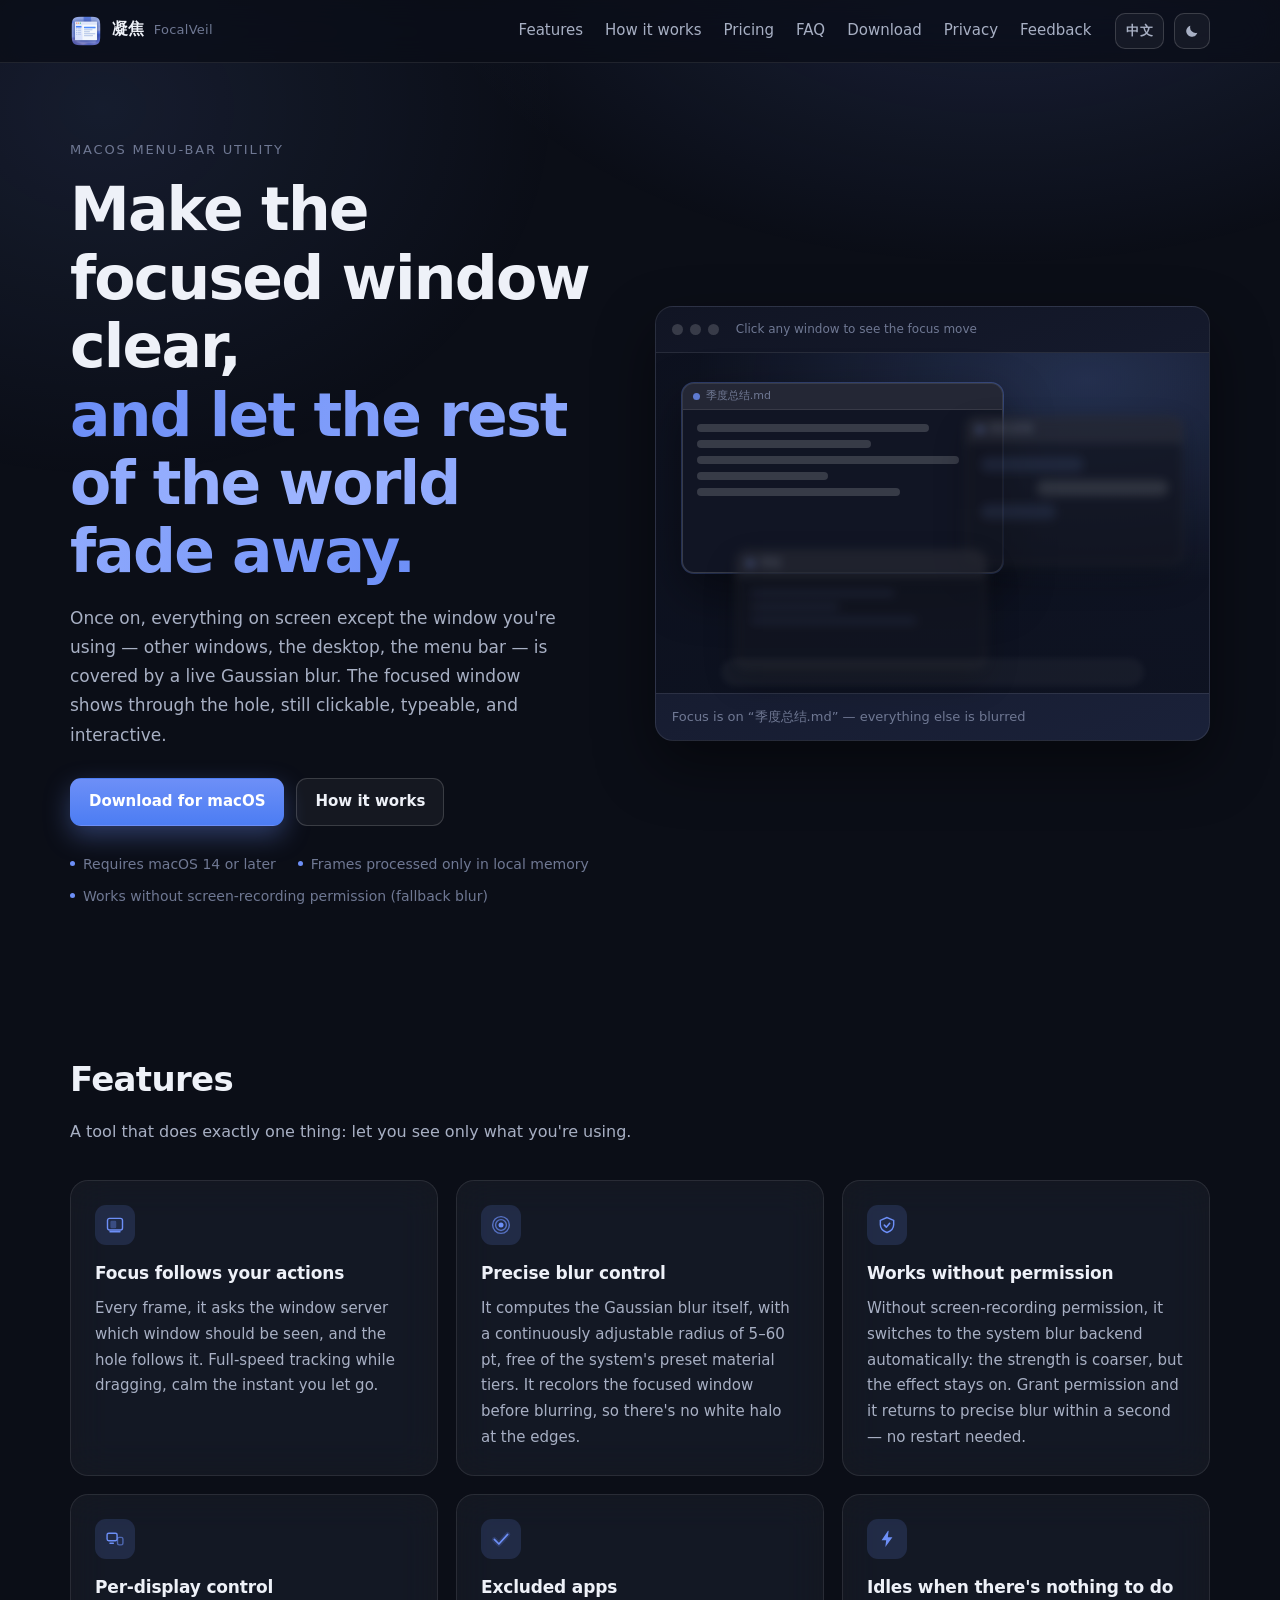
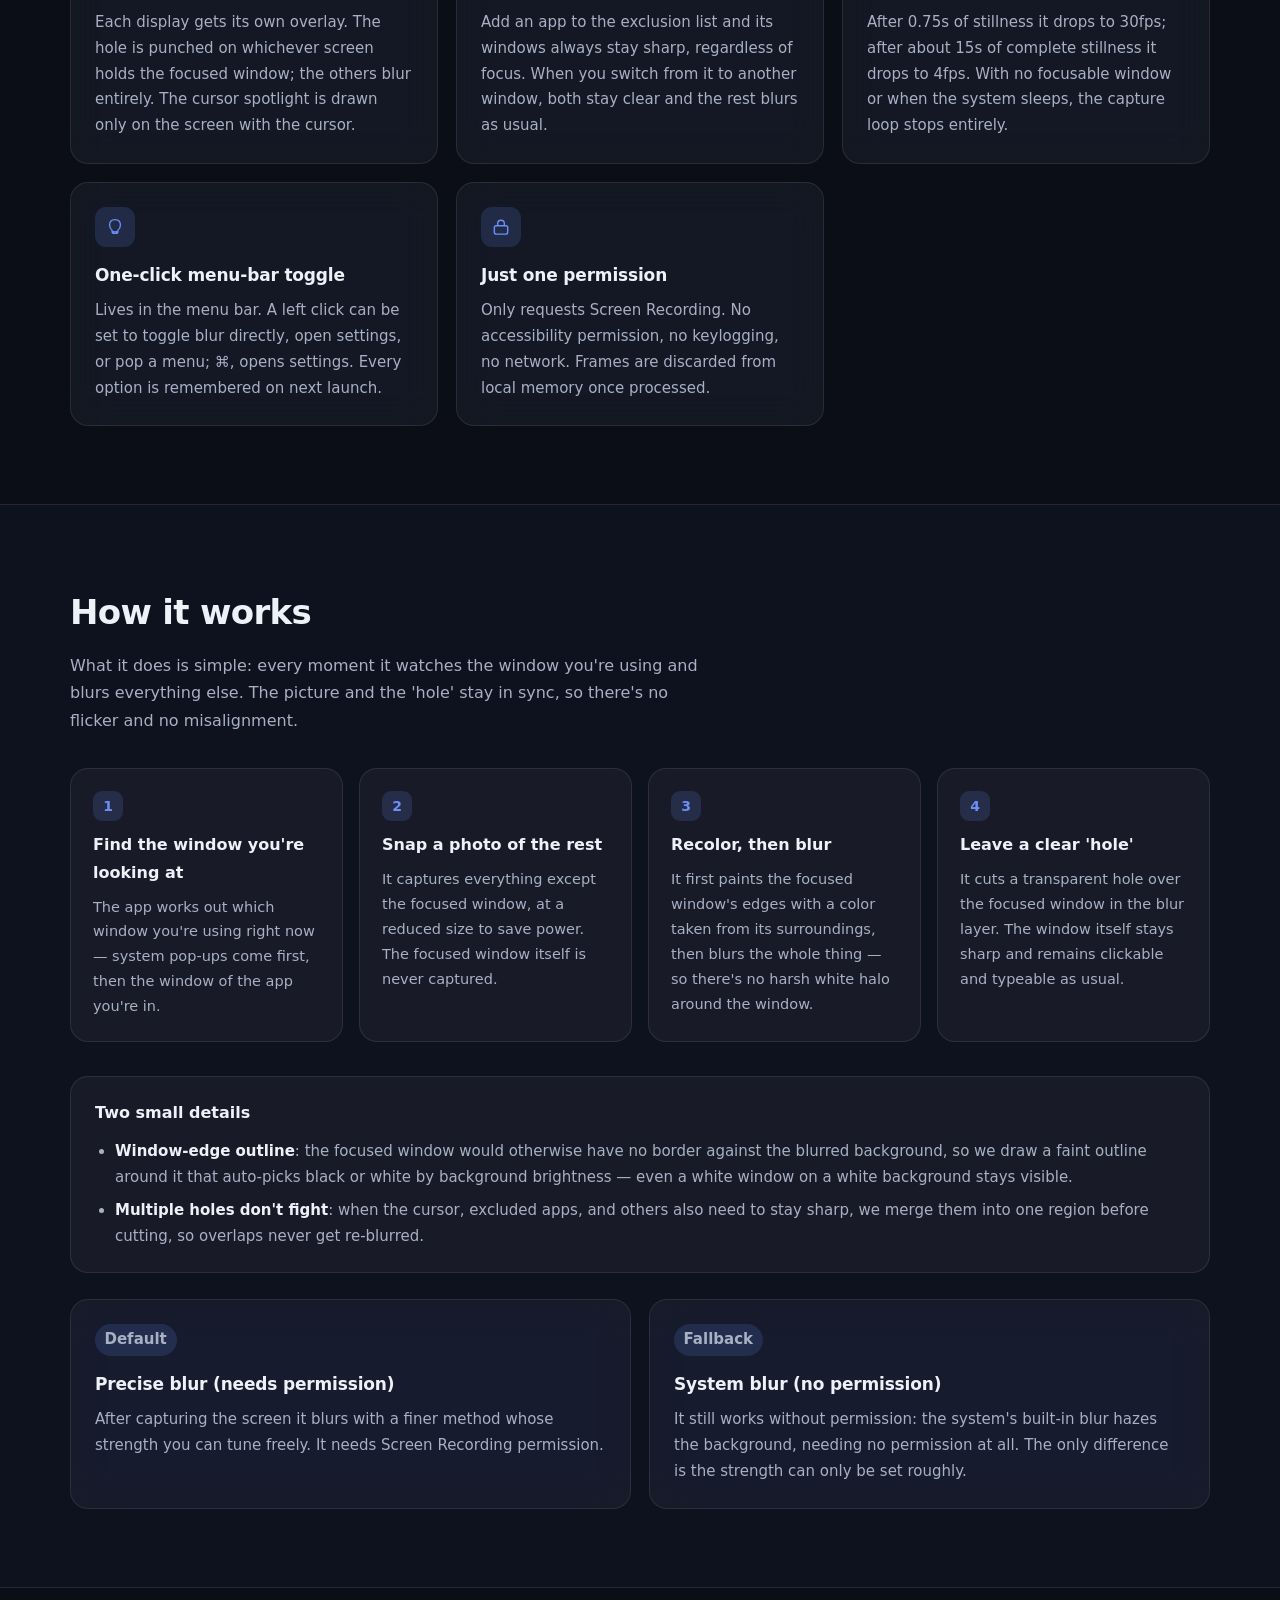
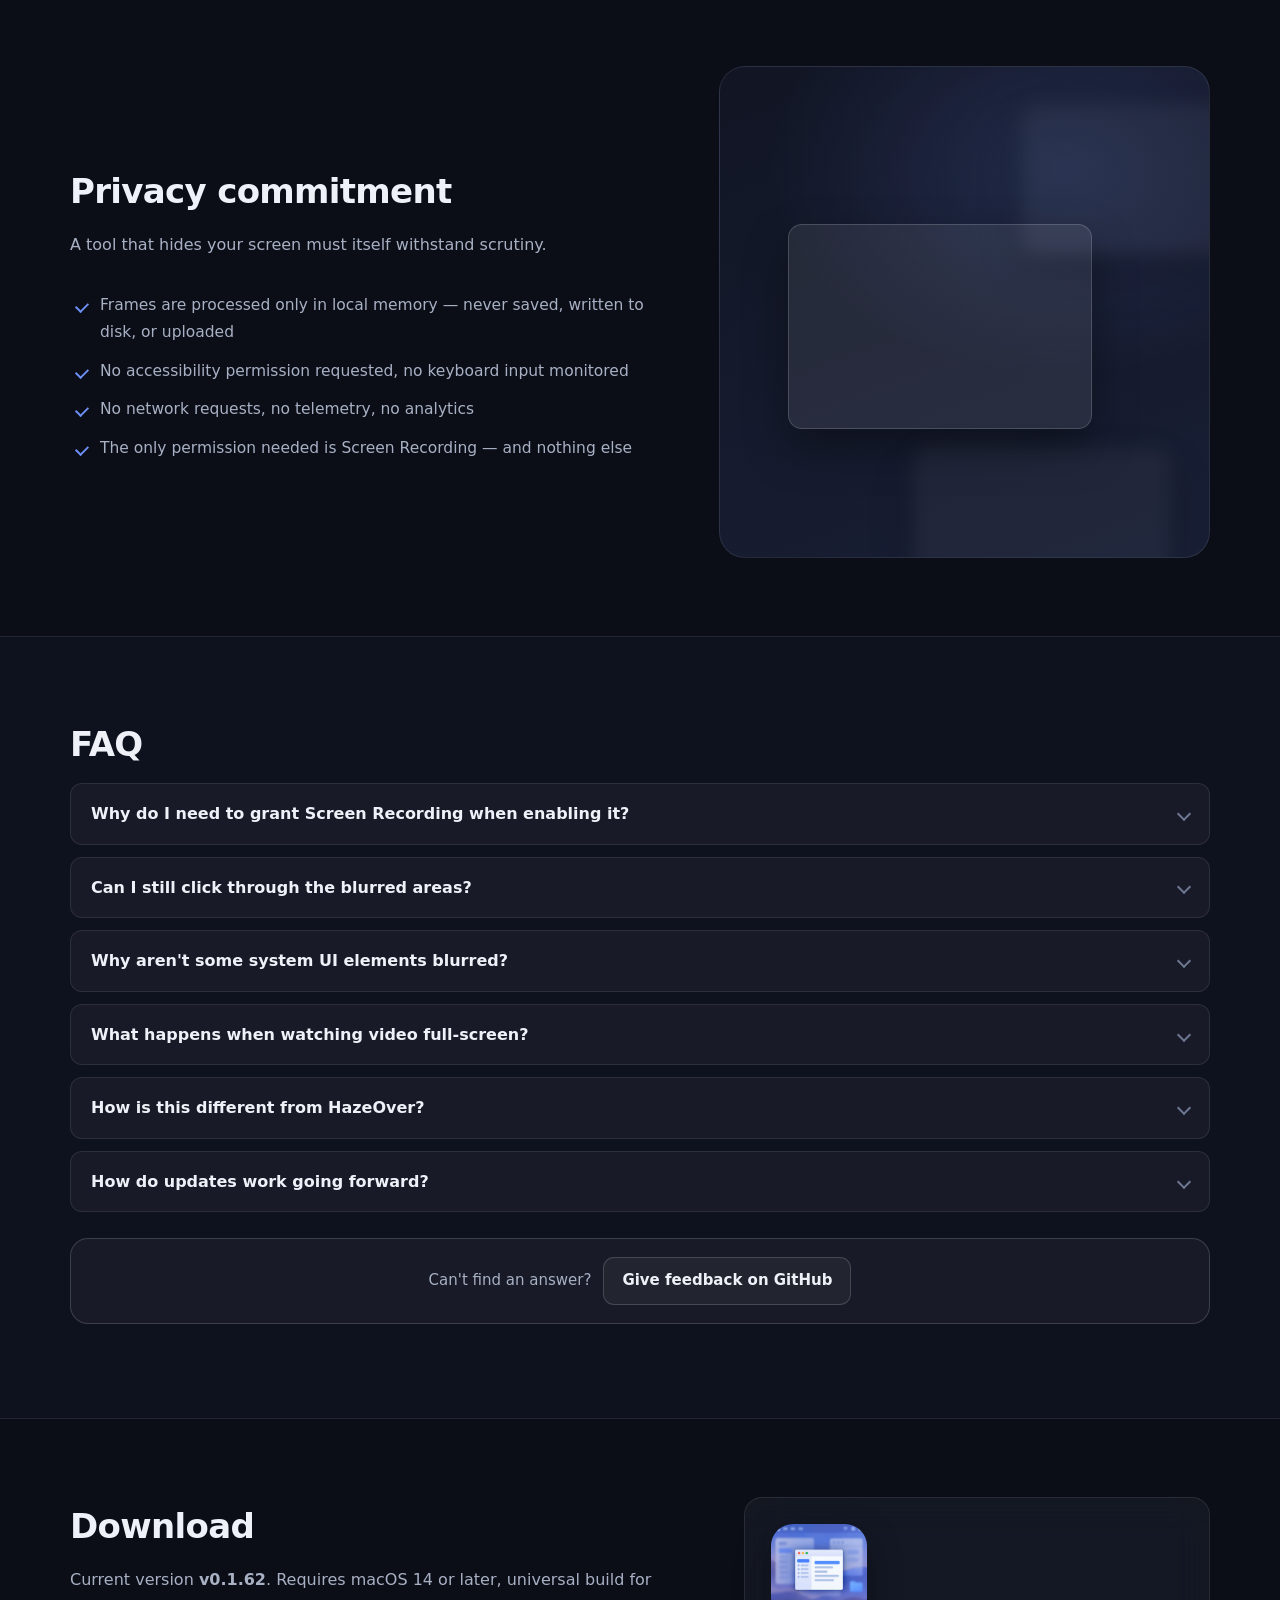
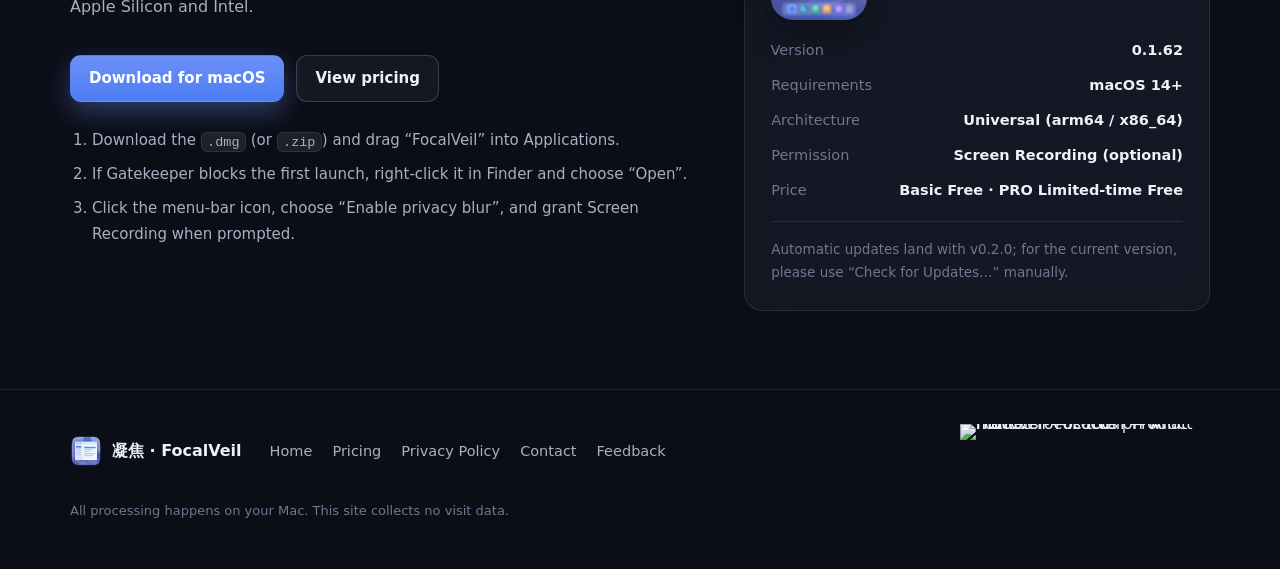
==== commit 464190d1: "update" ====
--- a/index.html
+++ b/index.html
@@ -344,10 +344,10 @@
     <div class="wrap download-inner">
       <div class="download-copy">
         <h2 class="section-title" data-i18n="nav.download">下载</h2>
-        <p class="section-lede" data-i18n="download.lede">当前版本 <strong>v0.1.50</strong>。需要 macOS 14 及以上，Apple Silicon 与 Intel 通用包。</p>
+        <p class="section-lede" data-i18n="download.lede">当前版本 <strong>v0.1.62</strong>。需要 macOS 14 及以上，Apple Silicon 与 Intel 通用包。</p>
         <div class="hero-actions">
           <!-- TODO: 替换为官方托管下载地址（.dmg 的 URL；自动更新走 appcast.xml） -->
-          <a class="btn btn-primary" href="https://focalveil.com/downloads/FocalVeil-0.1.50.zip" data-i18n="download.btn">下载 macOS 版</a>
+          <a class="btn btn-primary" href="https://focalveil.com/downloads/FocalVeil-0.1.62.zip" data-i18n="download.btn">下载 macOS 版</a>
           <a class="btn btn-ghost" href="pricing.html" data-i18n="download.pricing">查看定价</a>
         </div>
         <ol class="install">
@@ -359,7 +359,7 @@
       <aside class="download-side">
         <img class="download-icon" src="assets/logo.png" alt="凝焦应用图标" width="128" height="128">
         <dl class="meta">
-          <div><dt data-i18n="meta.version">版本</dt><dd data-i18n="meta.version.val">0.1.50</dd></div>
+          <div><dt data-i18n="meta.version">版本</dt><dd data-i18n="meta.version.val">0.1.62</dd></div>
           <div><dt data-i18n="meta.req">系统要求</dt><dd data-i18n="meta.req.val">macOS 14+</dd></div>
           <div><dt data-i18n="meta.arch">架构</dt><dd data-i18n="meta.arch.val">通用（arm64 / x86_64）</dd></div>
           <div><dt data-i18n="meta.perm">权限</dt><dd data-i18n="meta.perm.val">屏幕录制（可选）</dd></div>
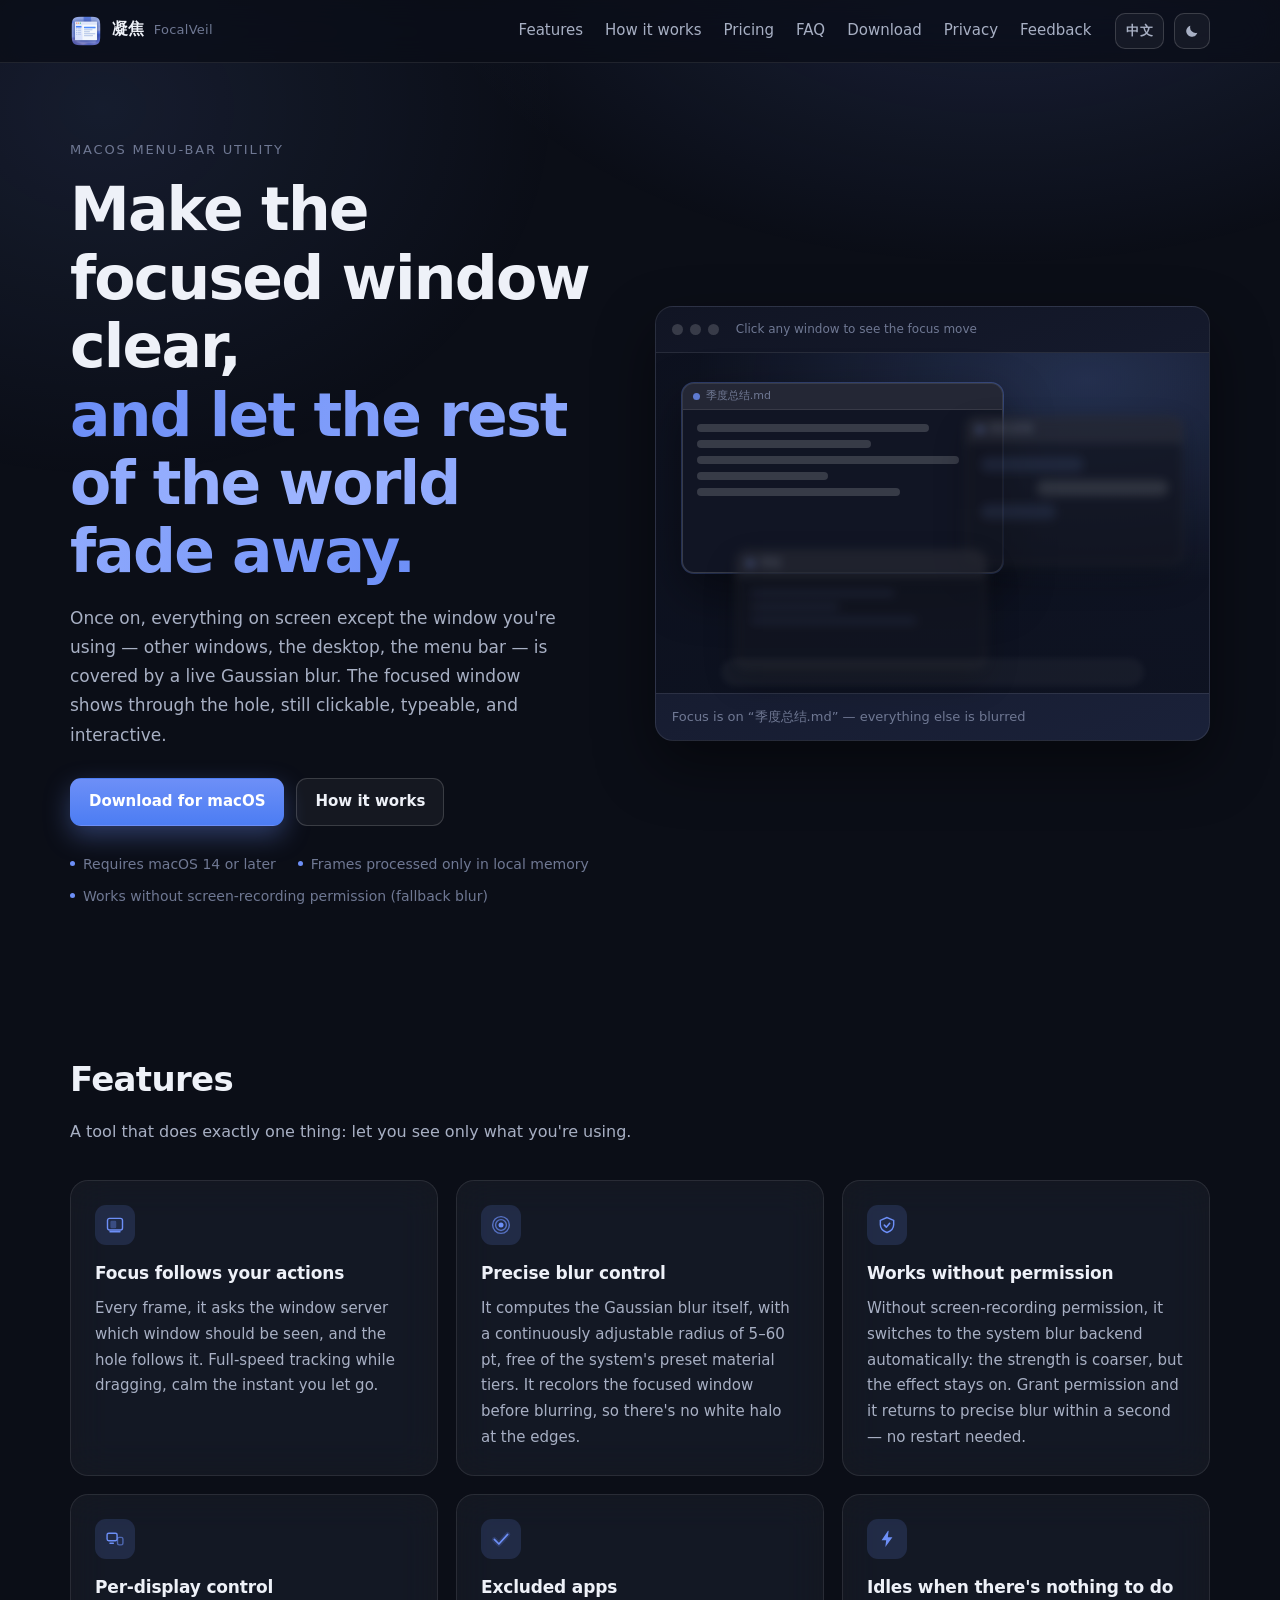
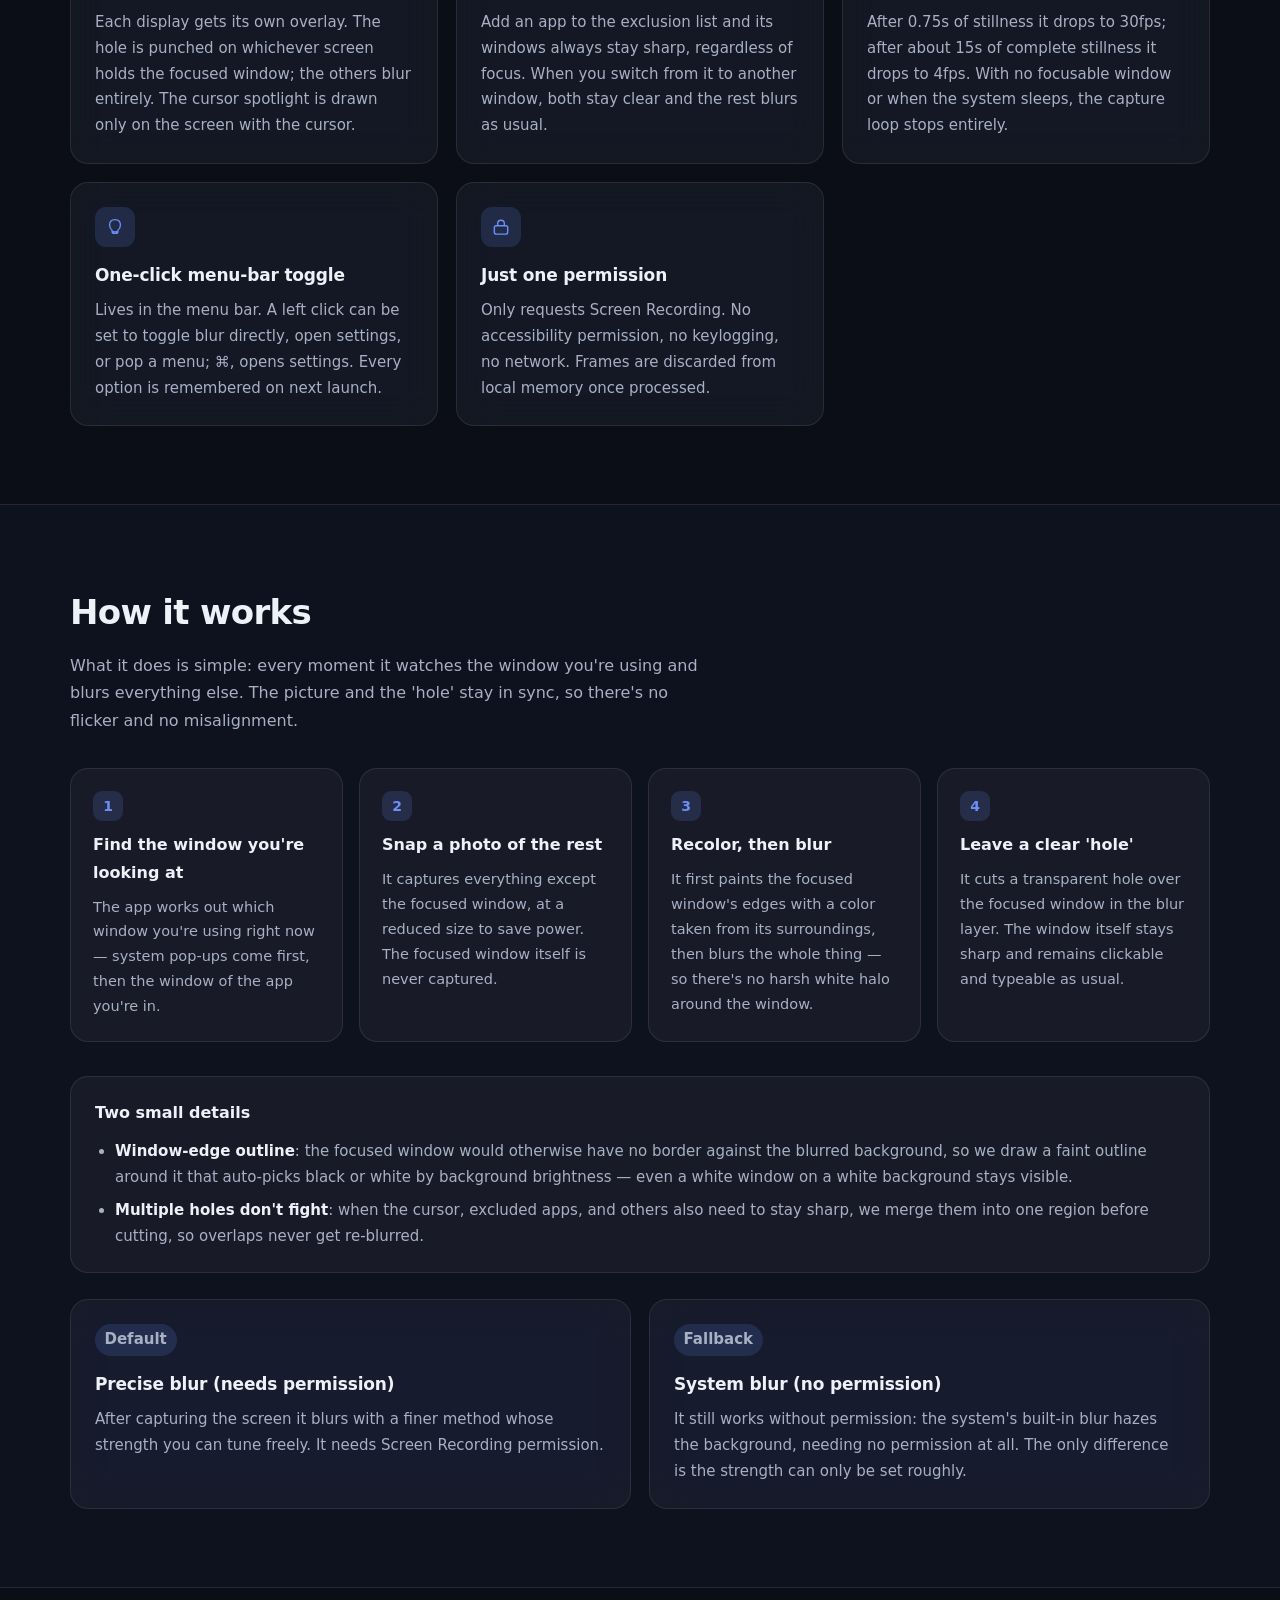
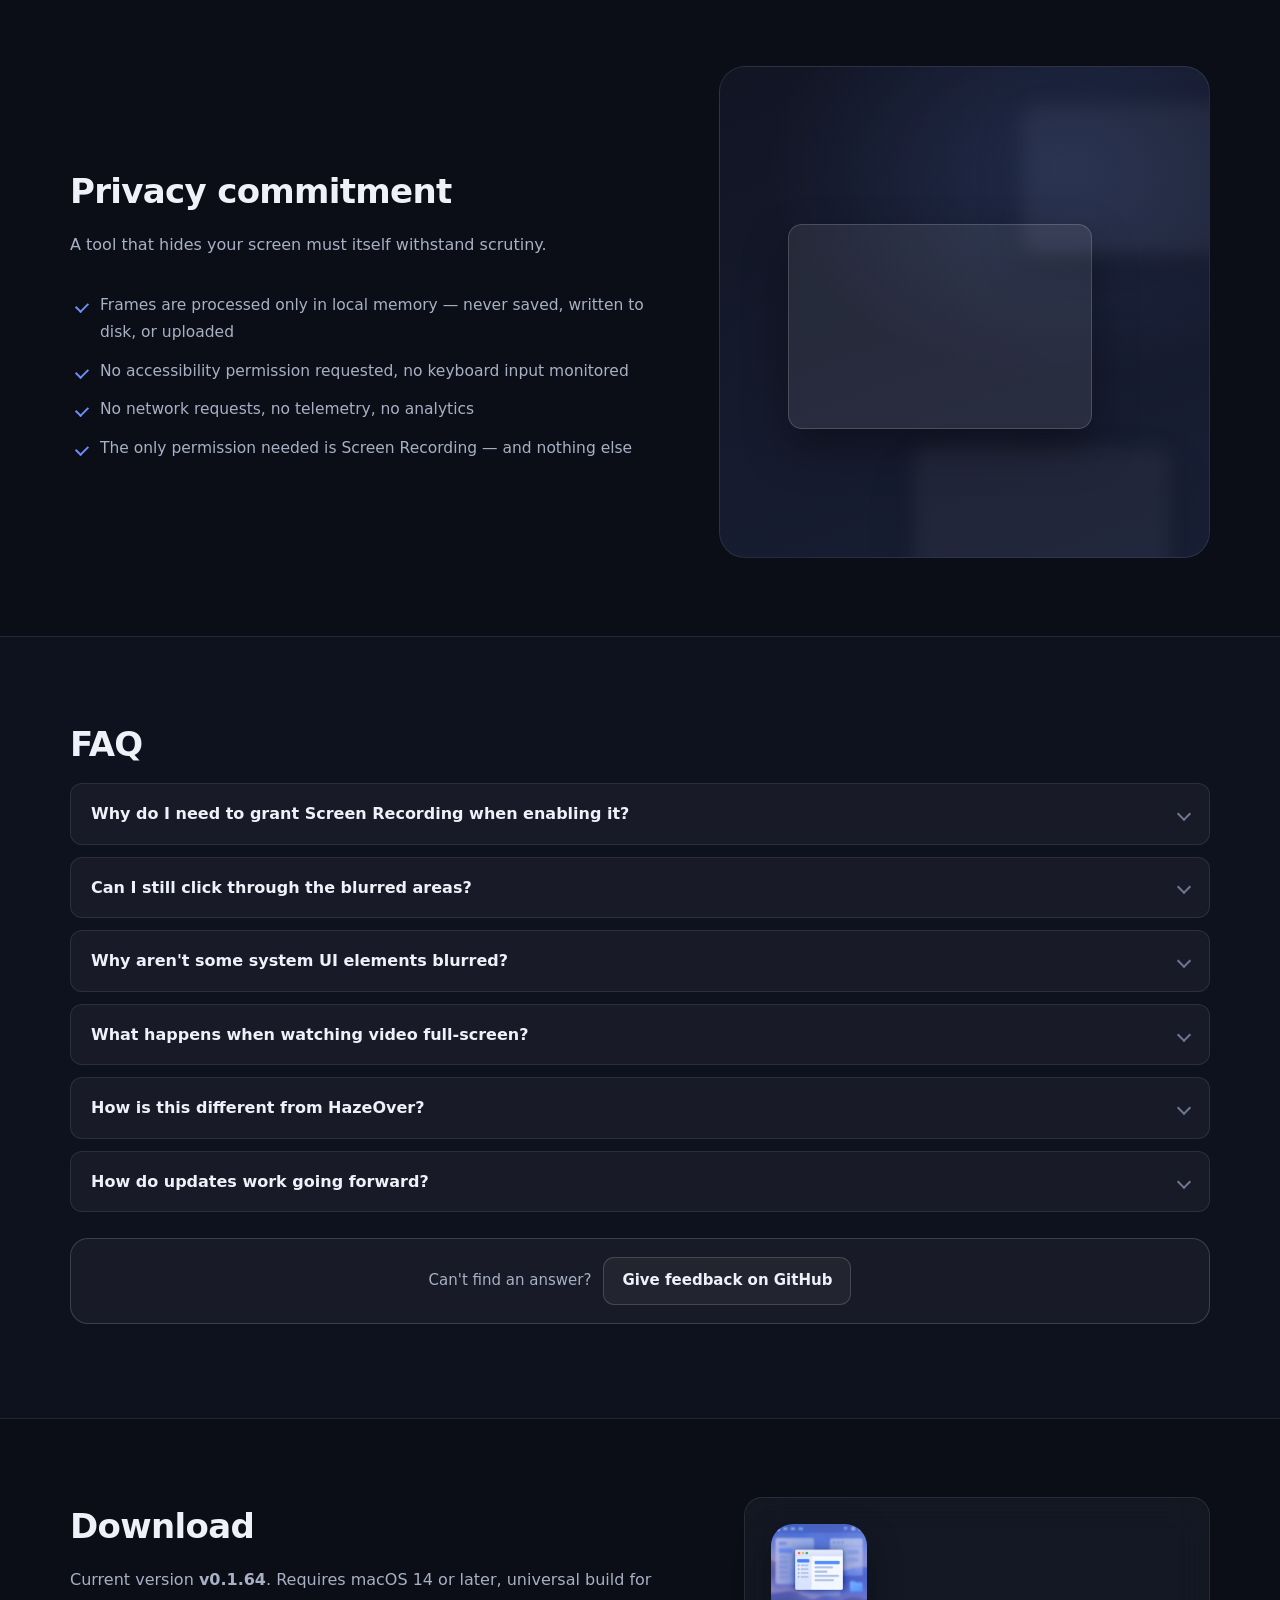
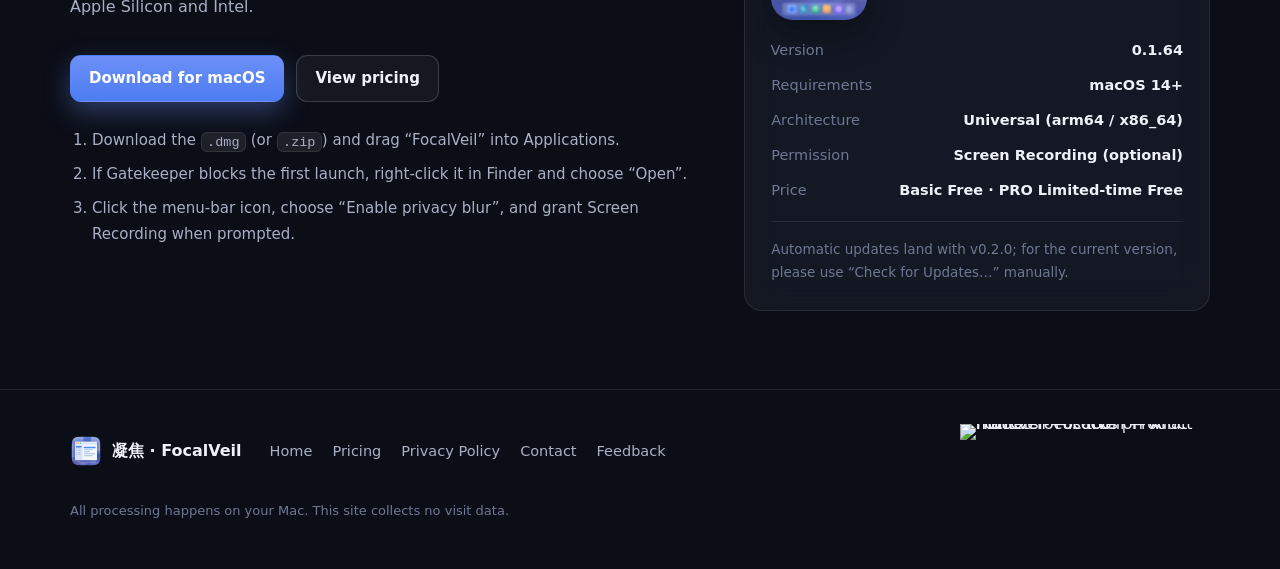
==== commit 02c6b537: "update" ====
--- a/index.html
+++ b/index.html
@@ -344,10 +344,10 @@
     <div class="wrap download-inner">
       <div class="download-copy">
         <h2 class="section-title" data-i18n="nav.download">下载</h2>
-        <p class="section-lede" data-i18n="download.lede">当前版本 <strong>v0.1.62</strong>。需要 macOS 14 及以上，Apple Silicon 与 Intel 通用包。</p>
+        <p class="section-lede" data-i18n="download.lede">当前版本 <strong>v0.1.64</strong>。需要 macOS 14 及以上，Apple Silicon 与 Intel 通用包。</p>
         <div class="hero-actions">
           <!-- TODO: 替换为官方托管下载地址（.dmg 的 URL；自动更新走 appcast.xml） -->
-          <a class="btn btn-primary" href="https://focalveil.com/downloads/FocalVeil-0.1.62.zip" data-i18n="download.btn">下载 macOS 版</a>
+          <a class="btn btn-primary" href="https://focalveil.com/downloads/FocalVeil-0.1.64.zip" data-i18n="download.btn">下载 macOS 版</a>
           <a class="btn btn-ghost" href="pricing.html" data-i18n="download.pricing">查看定价</a>
         </div>
         <ol class="install">
@@ -359,7 +359,7 @@
       <aside class="download-side">
         <img class="download-icon" src="assets/logo.png" alt="凝焦应用图标" width="128" height="128">
         <dl class="meta">
-          <div><dt data-i18n="meta.version">版本</dt><dd data-i18n="meta.version.val">0.1.62</dd></div>
+          <div><dt data-i18n="meta.version">版本</dt><dd data-i18n="meta.version.val">0.1.64</dd></div>
           <div><dt data-i18n="meta.req">系统要求</dt><dd data-i18n="meta.req.val">macOS 14+</dd></div>
           <div><dt data-i18n="meta.arch">架构</dt><dd data-i18n="meta.arch.val">通用（arm64 / x86_64）</dd></div>
           <div><dt data-i18n="meta.perm">权限</dt><dd data-i18n="meta.perm.val">屏幕录制（可选）</dd></div>
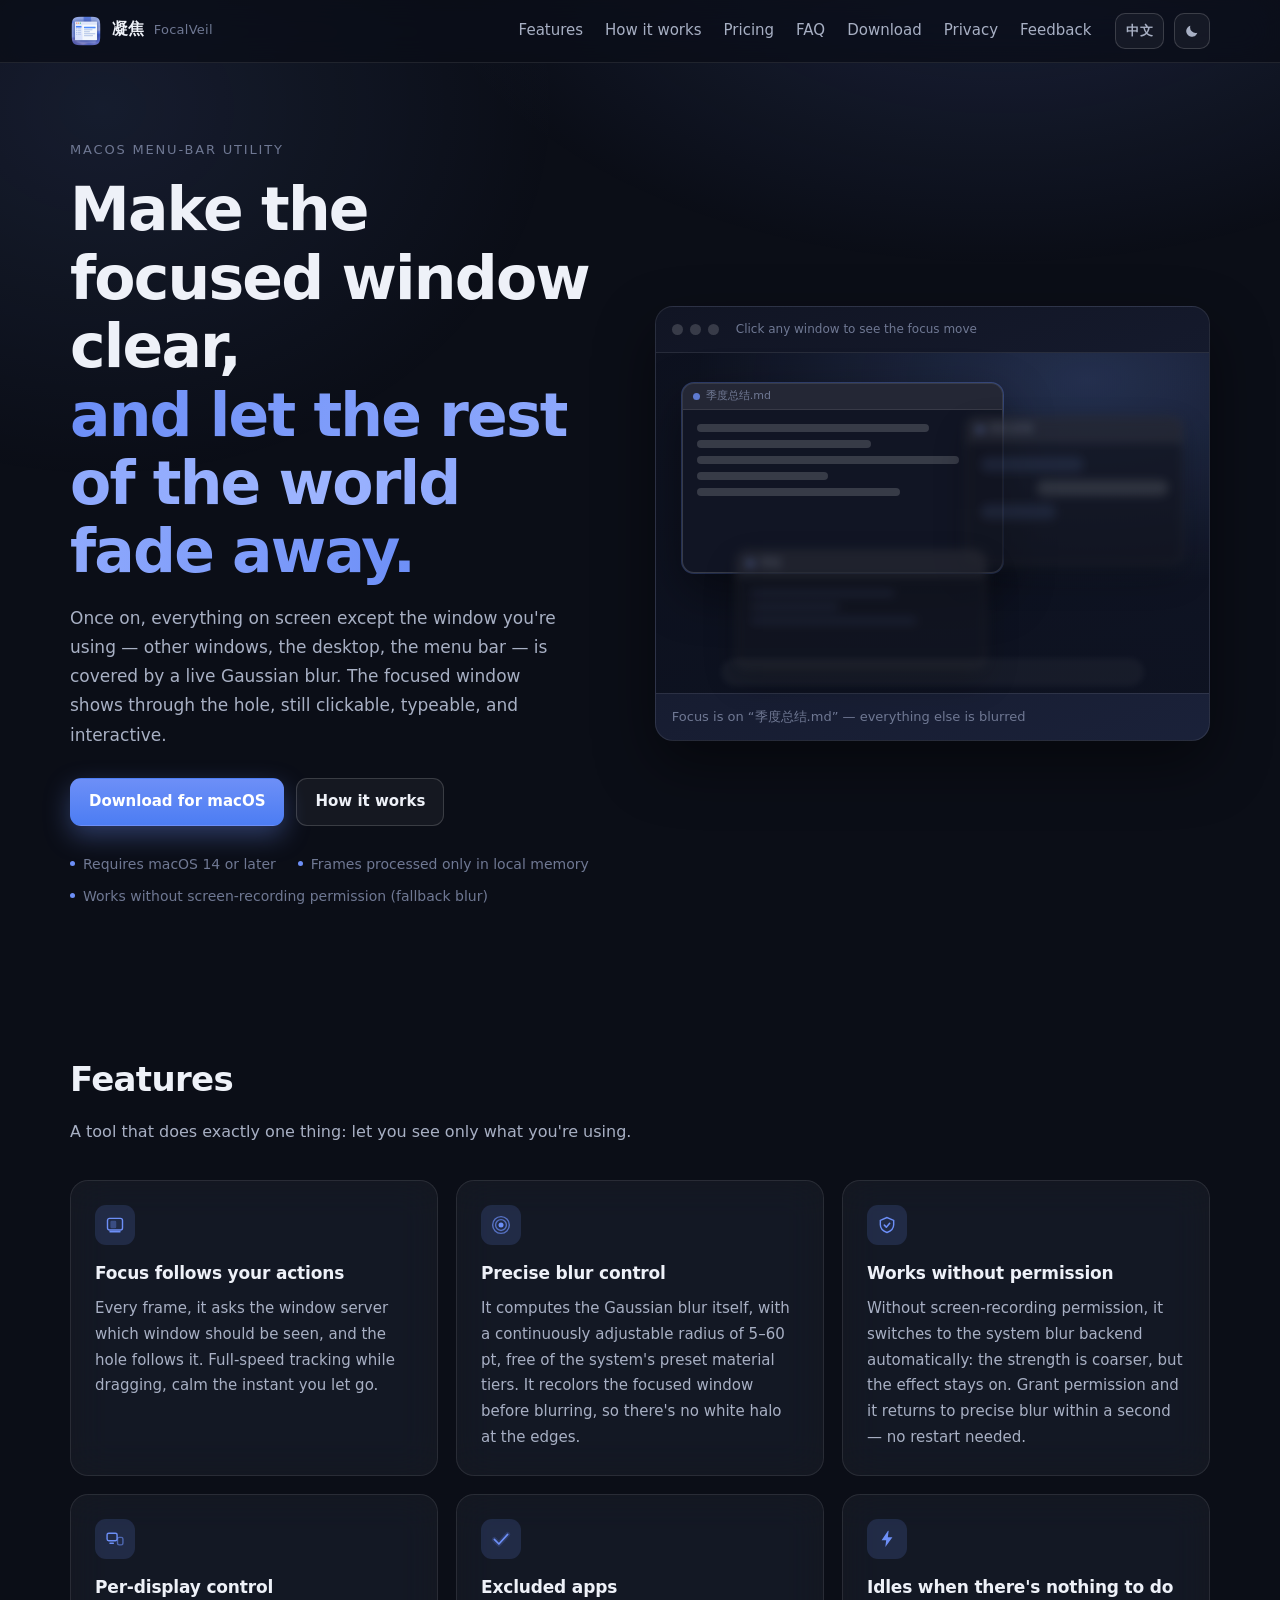
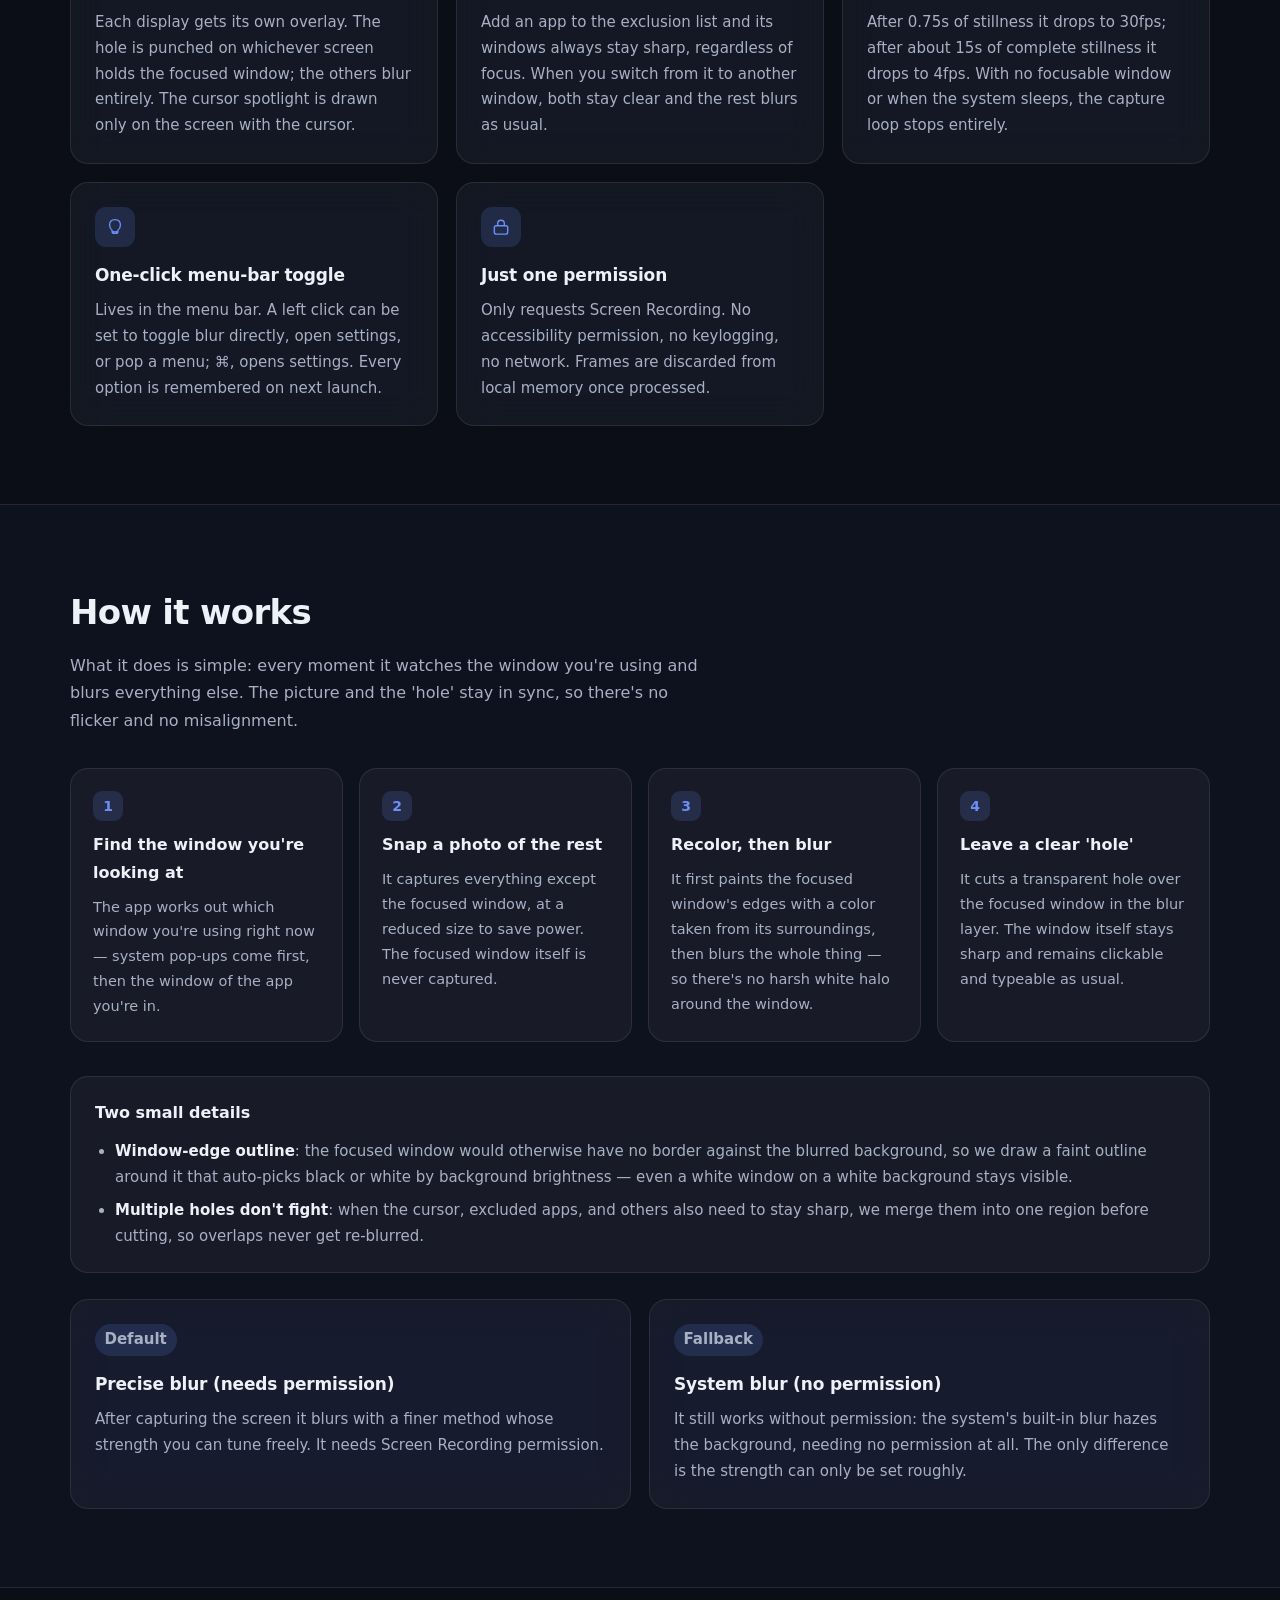
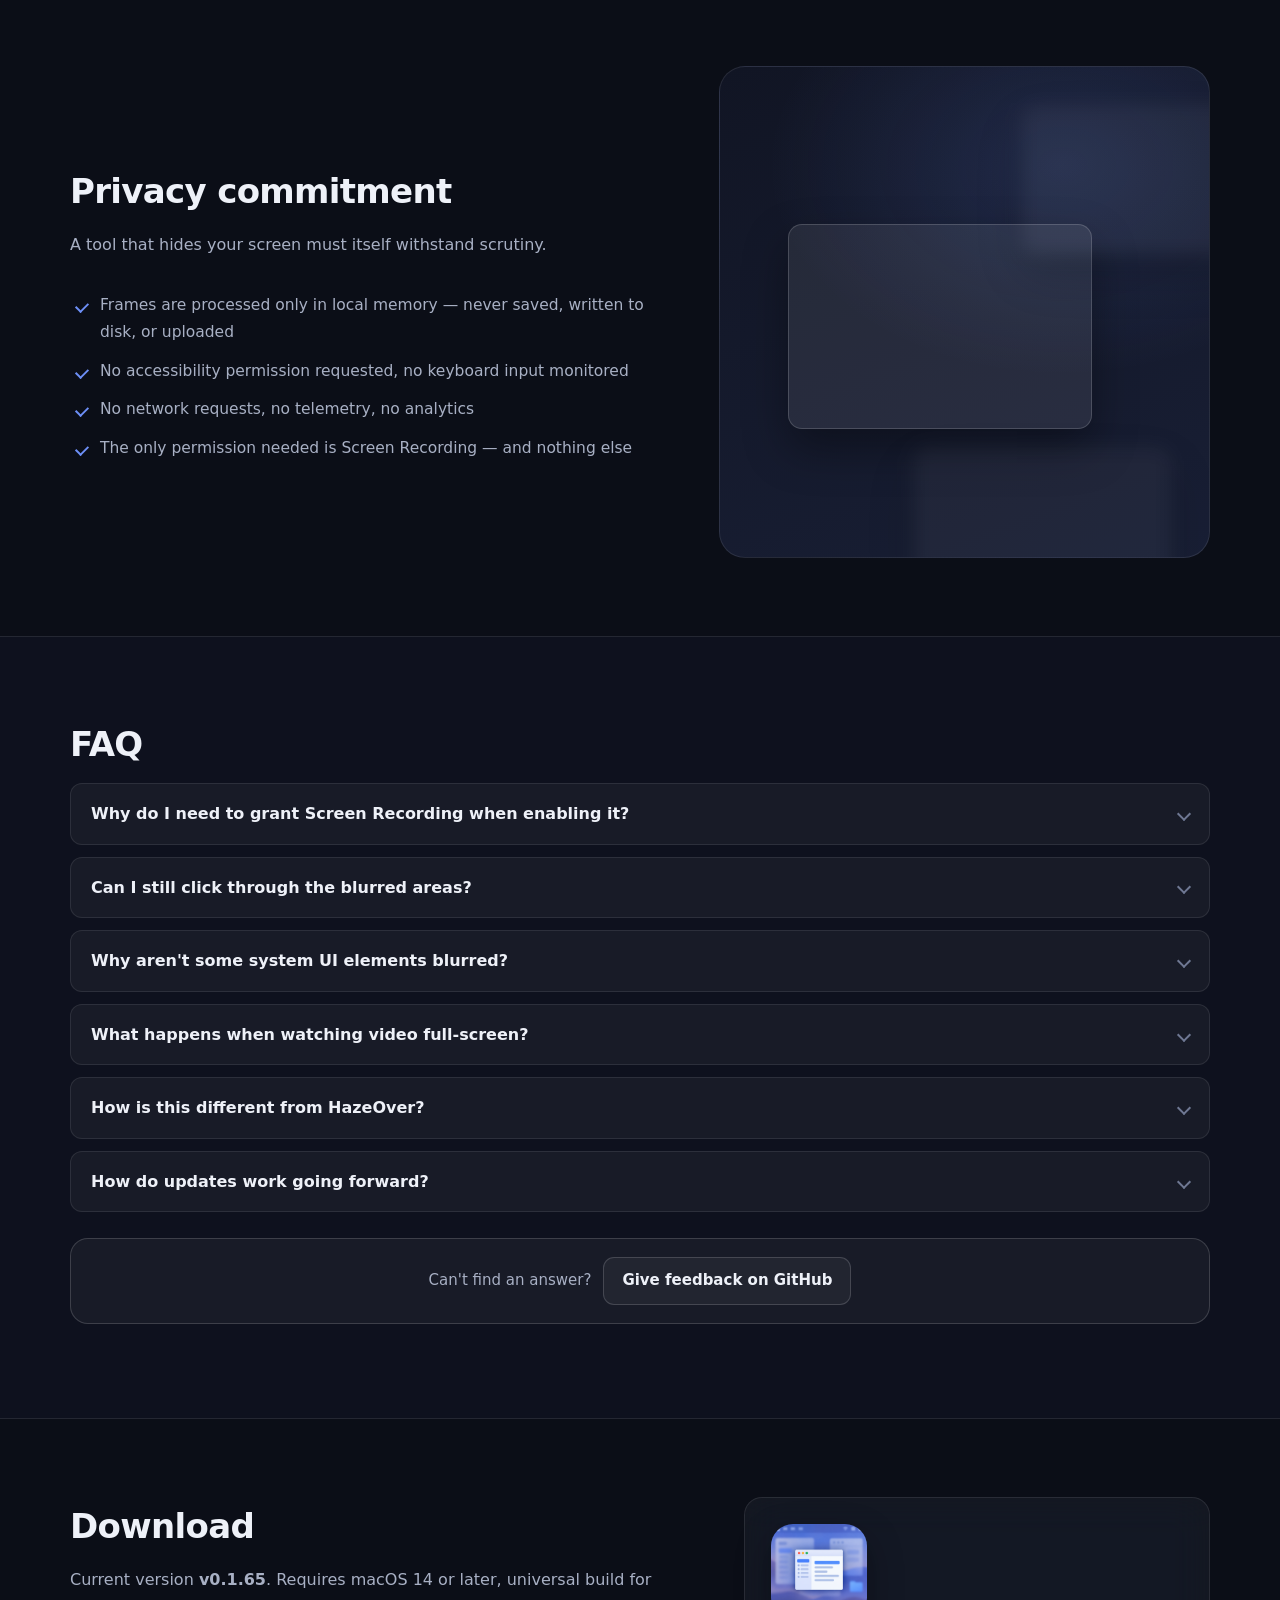
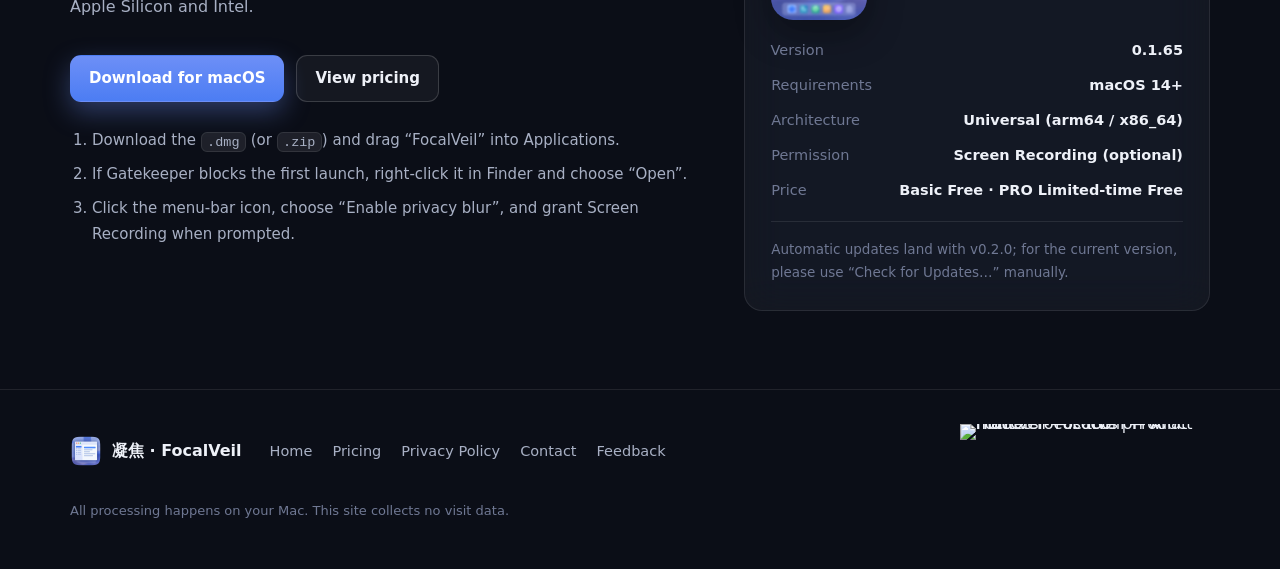
==== commit dd02761b: "update" ====
--- a/index.html
+++ b/index.html
@@ -344,10 +344,10 @@
     <div class="wrap download-inner">
       <div class="download-copy">
         <h2 class="section-title" data-i18n="nav.download">下载</h2>
-        <p class="section-lede" data-i18n="download.lede">当前版本 <strong>v0.1.64</strong>。需要 macOS 14 及以上，Apple Silicon 与 Intel 通用包。</p>
+        <p class="section-lede" data-i18n="download.lede">当前版本 <strong>v0.1.65</strong>。需要 macOS 14 及以上，Apple Silicon 与 Intel 通用包。</p>
         <div class="hero-actions">
           <!-- TODO: 替换为官方托管下载地址（.dmg 的 URL；自动更新走 appcast.xml） -->
-          <a class="btn btn-primary" href="https://focalveil.com/downloads/FocalVeil-0.1.64.zip" data-i18n="download.btn">下载 macOS 版</a>
+          <a class="btn btn-primary" href="https://focalveil.com/downloads/FocalVeil-0.1.65.zip" data-i18n="download.btn">下载 macOS 版</a>
           <a class="btn btn-ghost" href="pricing.html" data-i18n="download.pricing">查看定价</a>
         </div>
         <ol class="install">
@@ -359,7 +359,7 @@
       <aside class="download-side">
         <img class="download-icon" src="assets/logo.png" alt="凝焦应用图标" width="128" height="128">
         <dl class="meta">
-          <div><dt data-i18n="meta.version">版本</dt><dd data-i18n="meta.version.val">0.1.64</dd></div>
+          <div><dt data-i18n="meta.version">版本</dt><dd data-i18n="meta.version.val">0.1.65</dd></div>
           <div><dt data-i18n="meta.req">系统要求</dt><dd data-i18n="meta.req.val">macOS 14+</dd></div>
           <div><dt data-i18n="meta.arch">架构</dt><dd data-i18n="meta.arch.val">通用（arm64 / x86_64）</dd></div>
           <div><dt data-i18n="meta.perm">权限</dt><dd data-i18n="meta.perm.val">屏幕录制（可选）</dd></div>
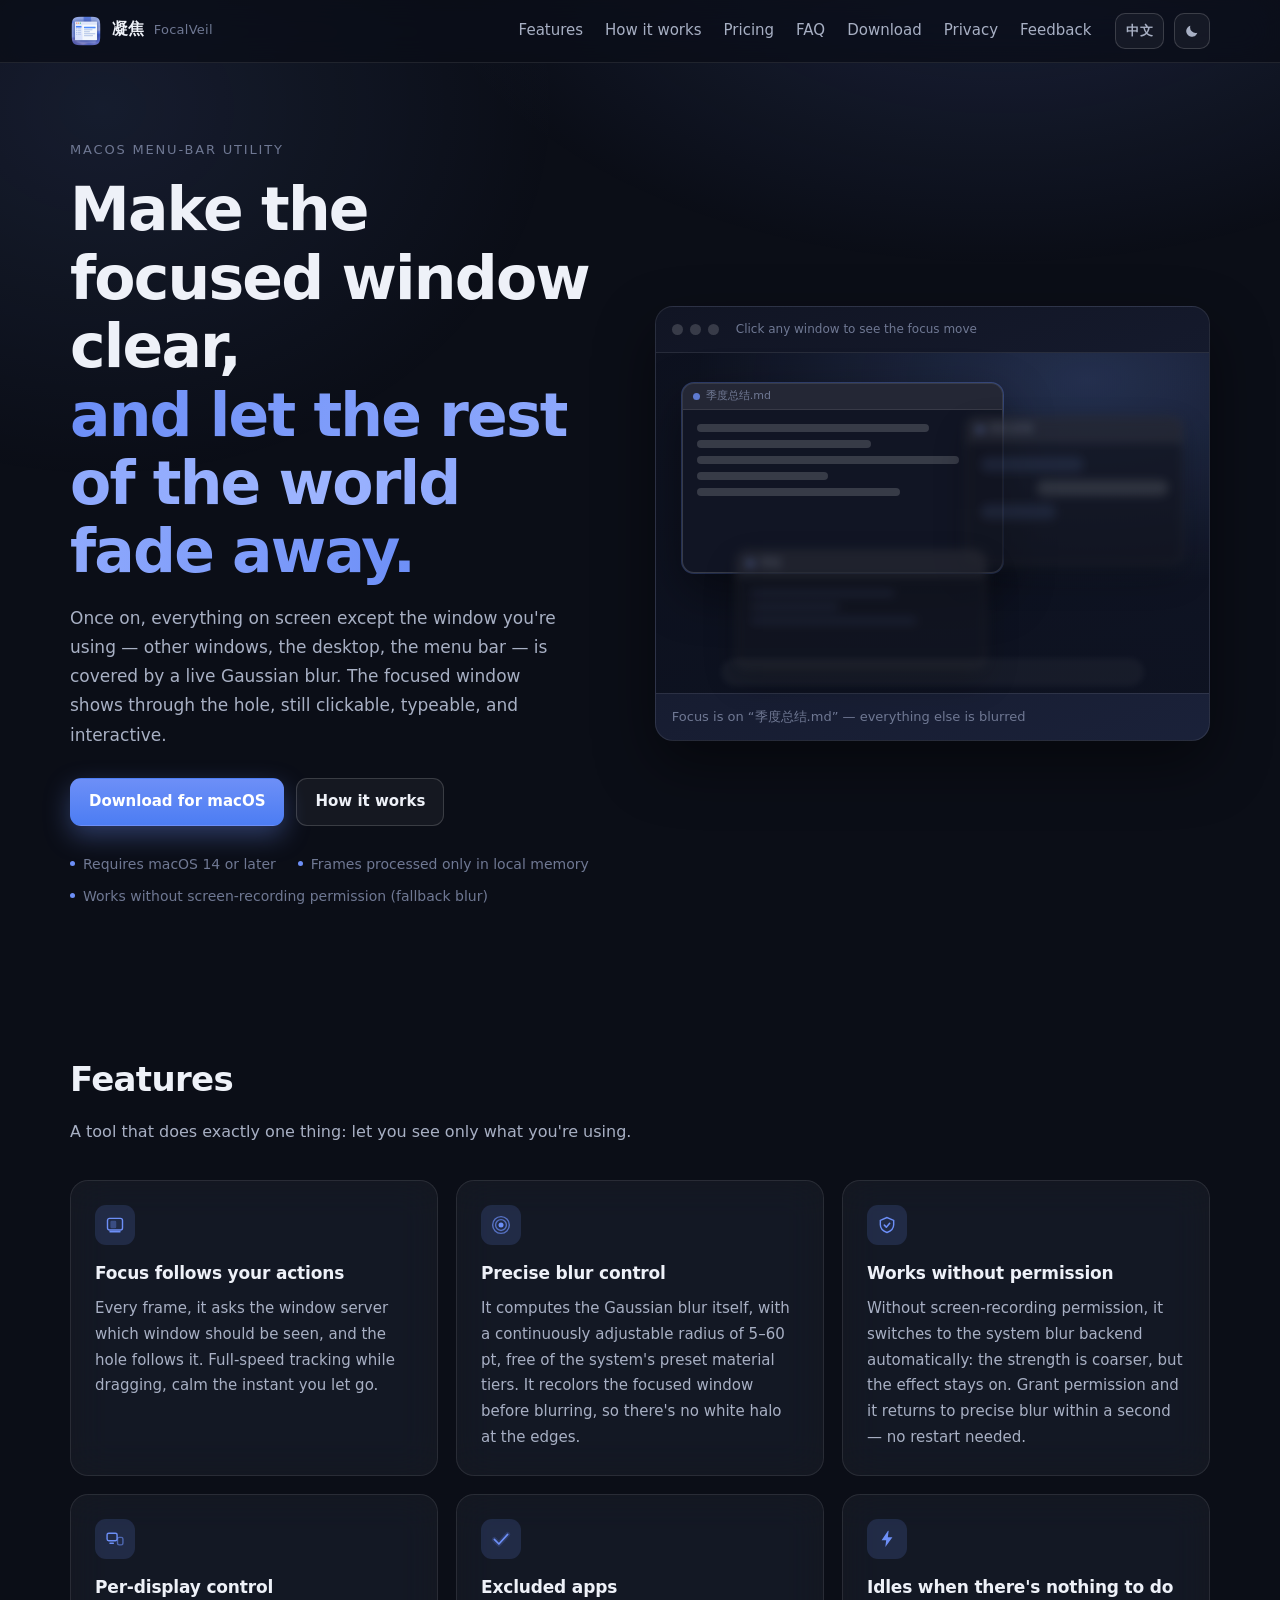
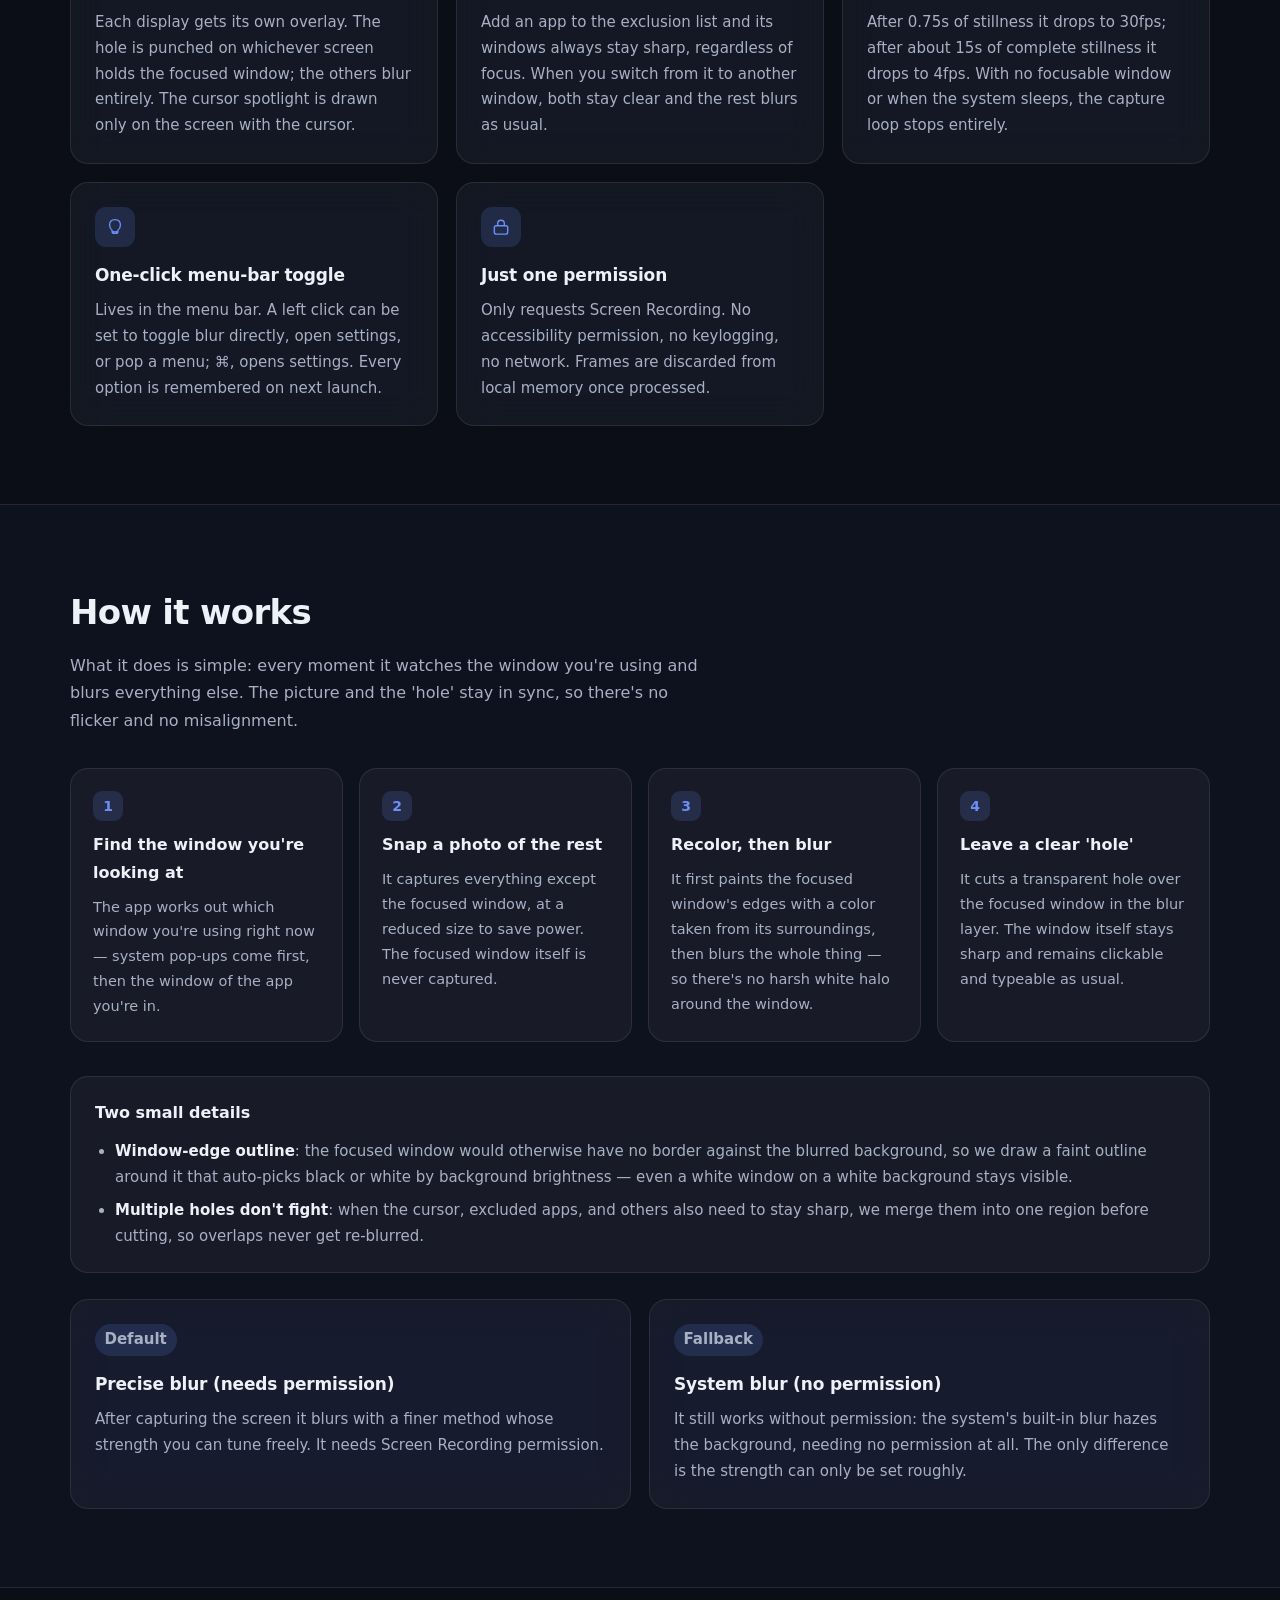
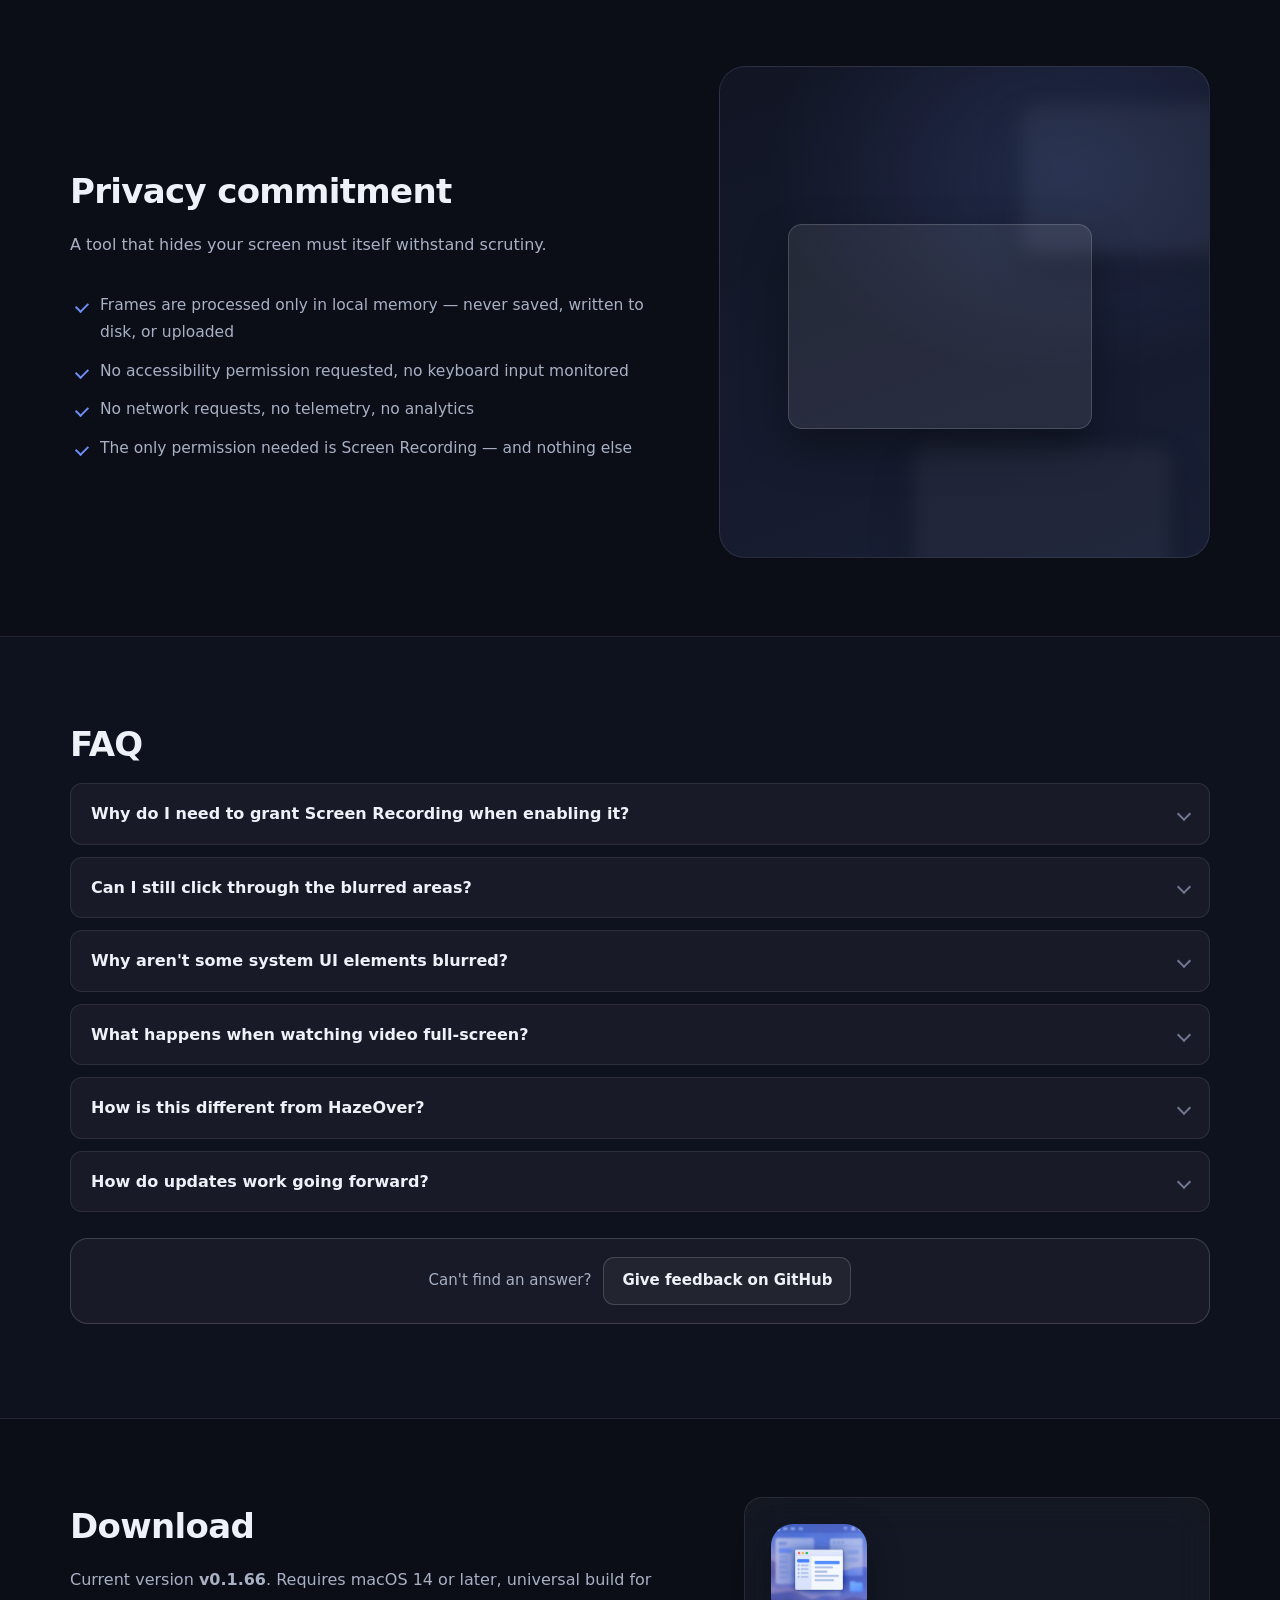
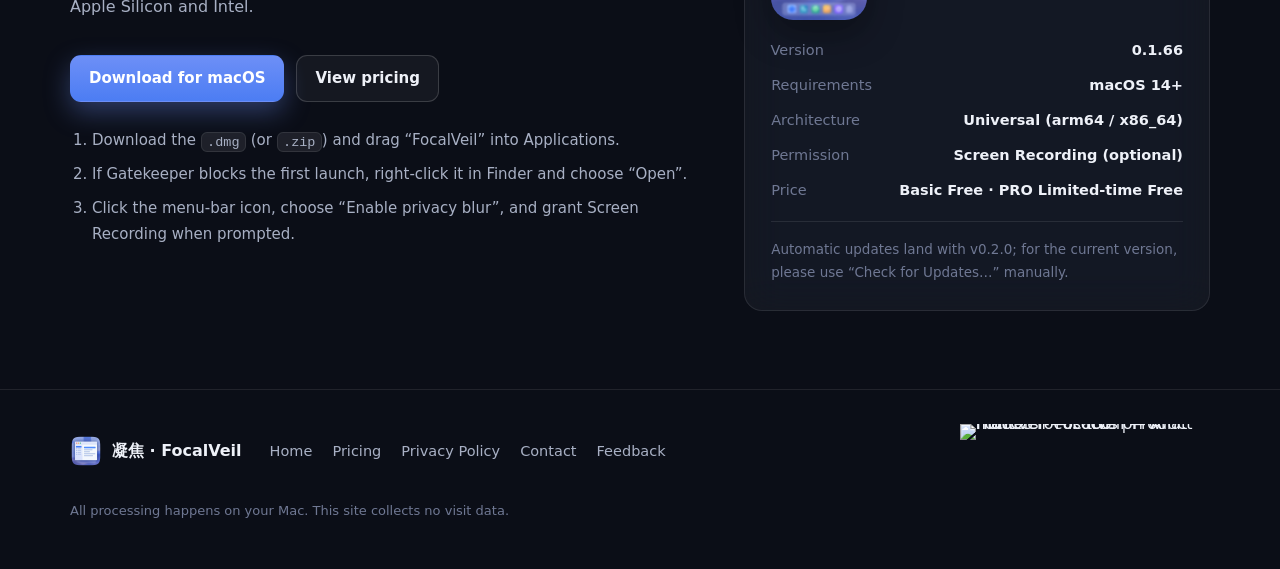
==== commit 26b837bb: "update" ====
--- a/index.html
+++ b/index.html
@@ -344,10 +344,10 @@
     <div class="wrap download-inner">
       <div class="download-copy">
         <h2 class="section-title" data-i18n="nav.download">下载</h2>
-        <p class="section-lede" data-i18n="download.lede">当前版本 <strong>v0.1.65</strong>。需要 macOS 14 及以上，Apple Silicon 与 Intel 通用包。</p>
+        <p class="section-lede" data-i18n="download.lede">当前版本 <strong>v0.1.66</strong>。需要 macOS 14 及以上，Apple Silicon 与 Intel 通用包。</p>
         <div class="hero-actions">
           <!-- TODO: 替换为官方托管下载地址（.dmg 的 URL；自动更新走 appcast.xml） -->
-          <a class="btn btn-primary" href="https://focalveil.com/downloads/FocalVeil-0.1.65.zip" data-i18n="download.btn">下载 macOS 版</a>
+          <a class="btn btn-primary" href="https://focalveil.com/downloads/FocalVeil-0.1.66.zip" data-i18n="download.btn">下载 macOS 版</a>
           <a class="btn btn-ghost" href="pricing.html" data-i18n="download.pricing">查看定价</a>
         </div>
         <ol class="install">
@@ -359,7 +359,7 @@
       <aside class="download-side">
         <img class="download-icon" src="assets/logo.png" alt="凝焦应用图标" width="128" height="128">
         <dl class="meta">
-          <div><dt data-i18n="meta.version">版本</dt><dd data-i18n="meta.version.val">0.1.65</dd></div>
+          <div><dt data-i18n="meta.version">版本</dt><dd data-i18n="meta.version.val">0.1.66</dd></div>
           <div><dt data-i18n="meta.req">系统要求</dt><dd data-i18n="meta.req.val">macOS 14+</dd></div>
           <div><dt data-i18n="meta.arch">架构</dt><dd data-i18n="meta.arch.val">通用（arm64 / x86_64）</dd></div>
           <div><dt data-i18n="meta.perm">权限</dt><dd data-i18n="meta.perm.val">屏幕录制（可选）</dd></div>
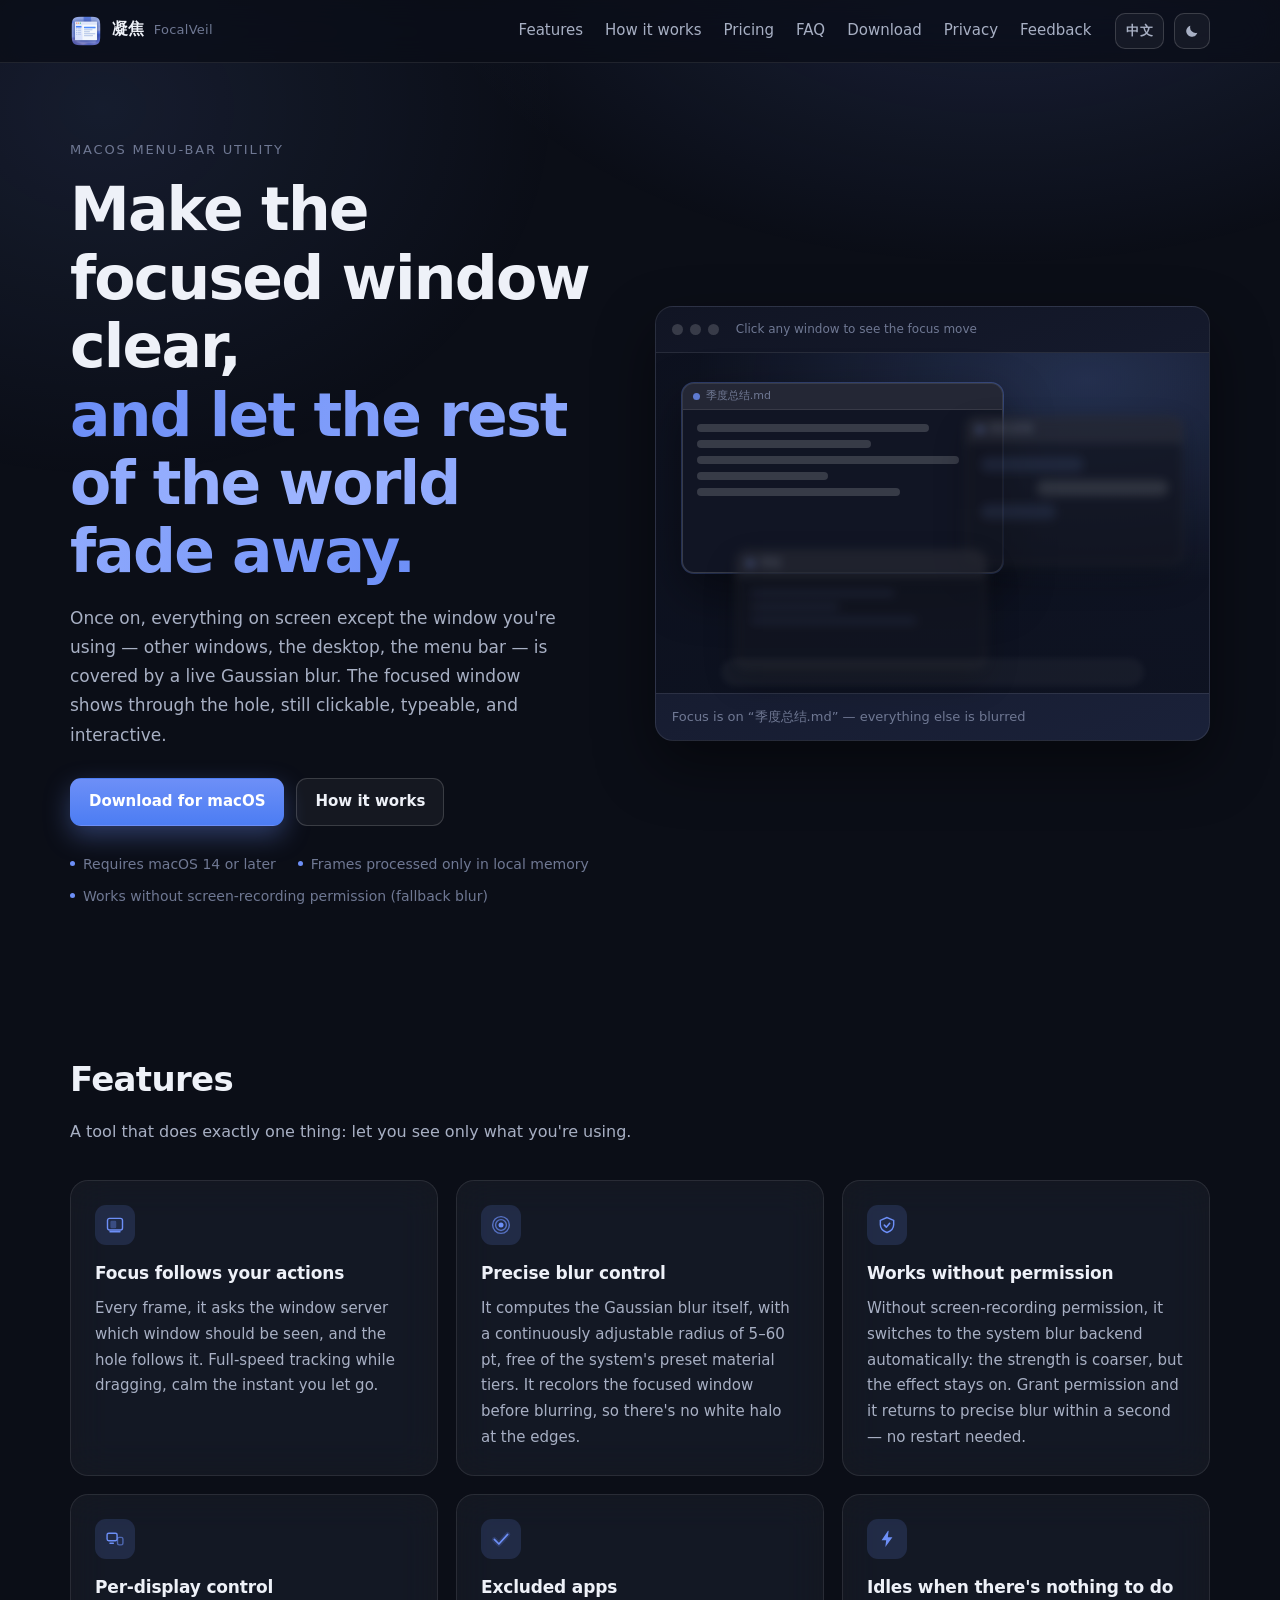
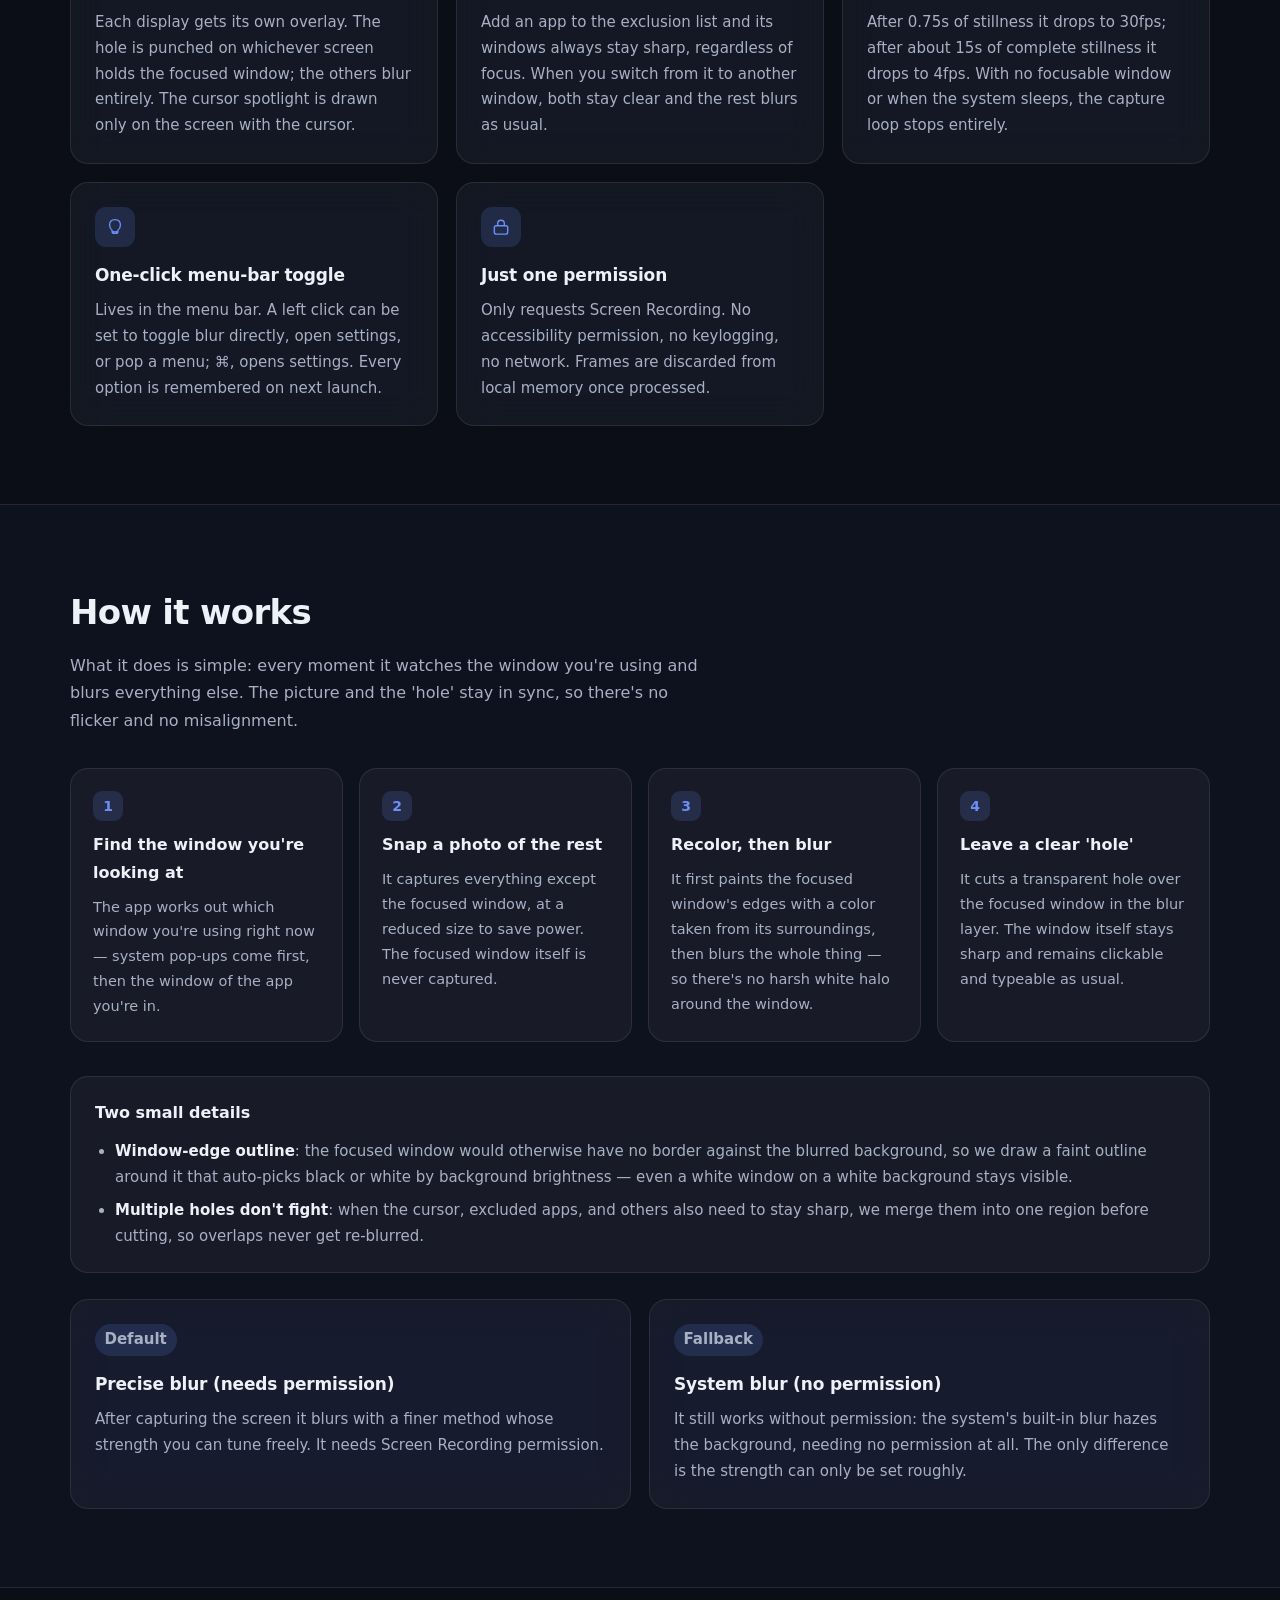
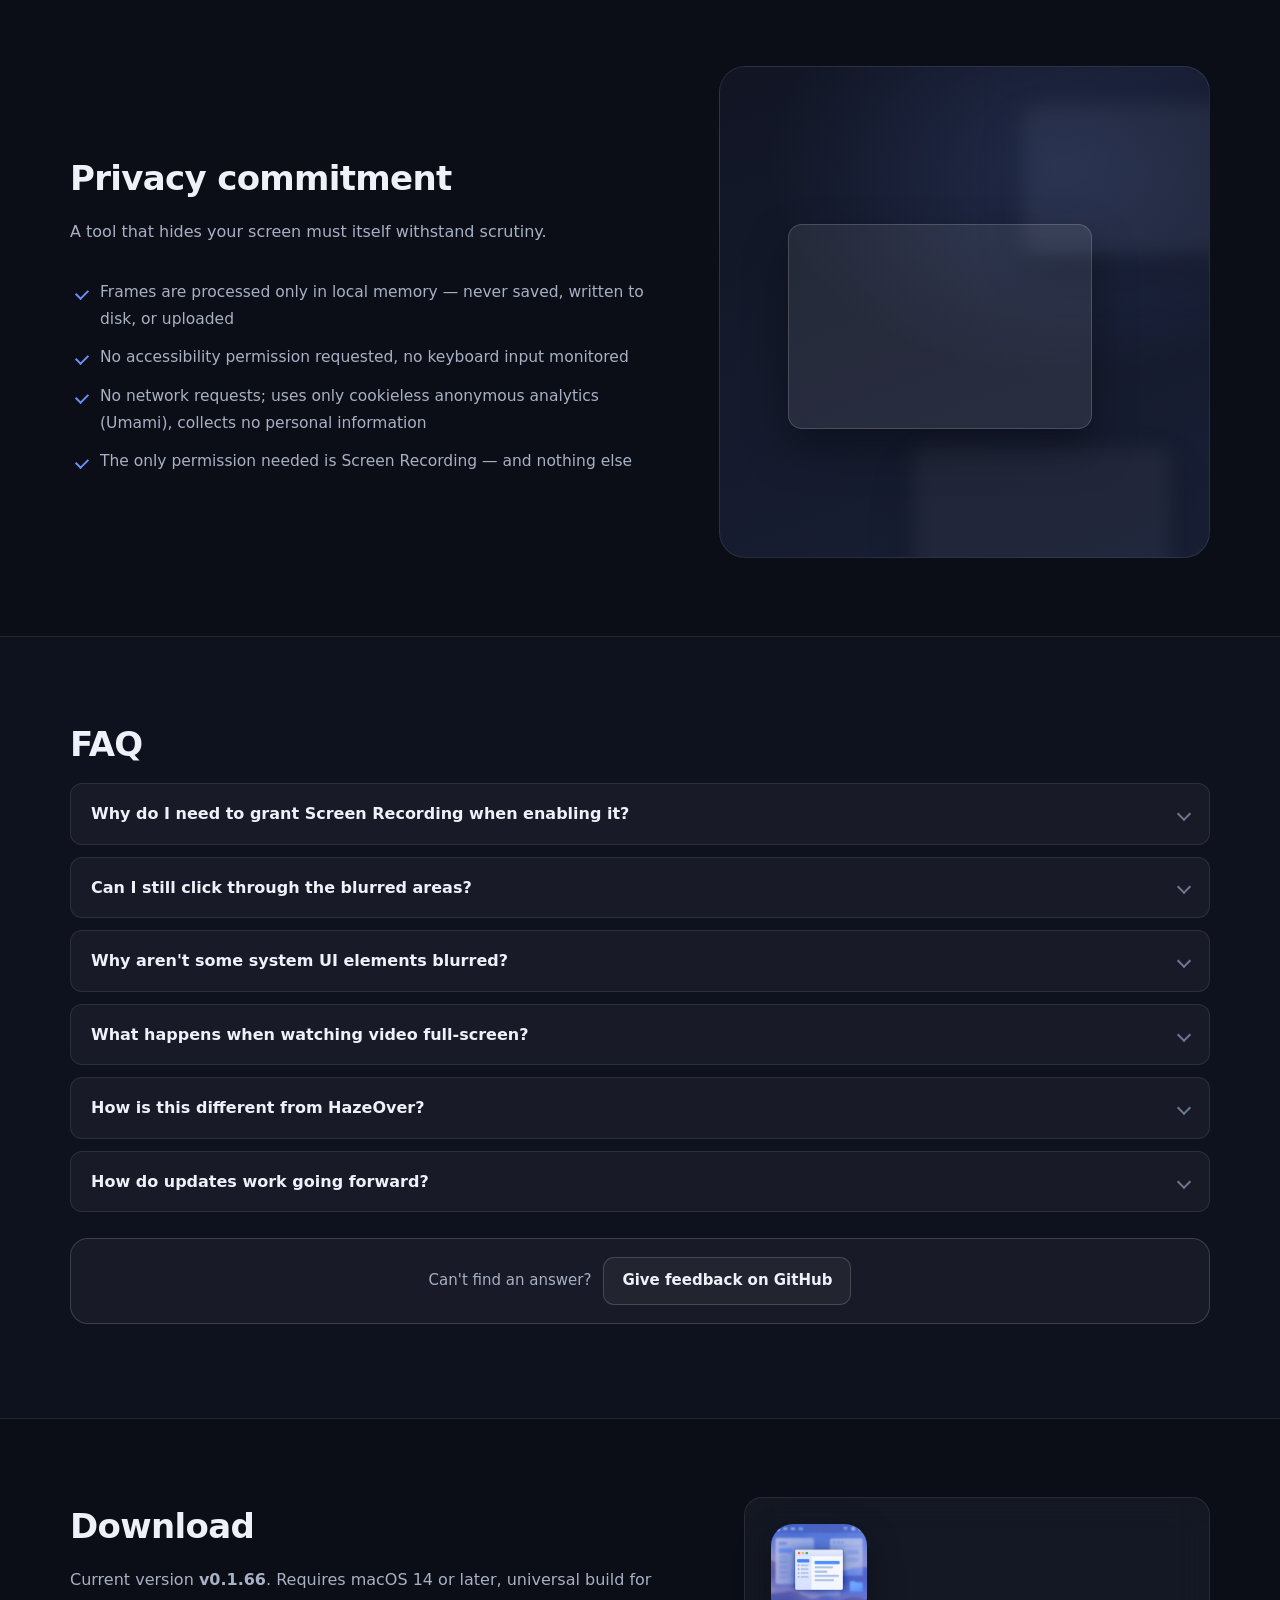
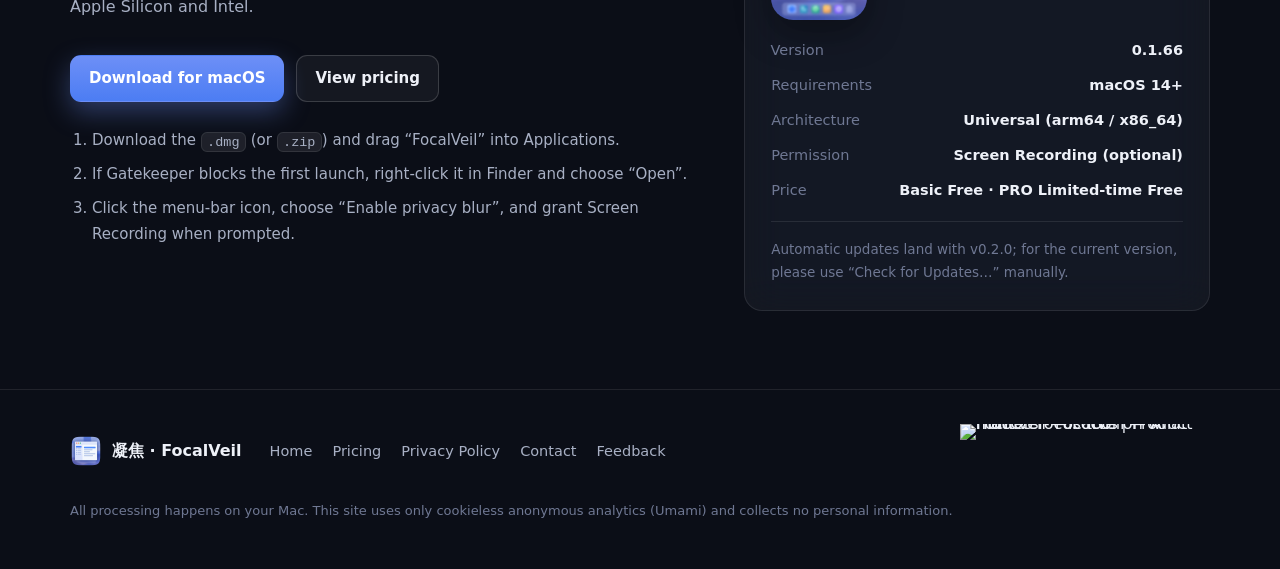
==== commit 276f2544: "Add Umami privacy-friendly analytics and align privacy copy - Add cookieless Umami tracking script (" ====
--- a/index.html
+++ b/index.html
@@ -43,6 +43,8 @@
 <meta name="msvalidate.01" content="REPLACE_WITH_BING_VERIFICATION_CODE">
 <link rel="icon" type="image/png" href="assets/favicon.png">
 <link rel="stylesheet" href="assets/styles.css">
+<!-- 匿名访问统计（Umami，无 Cookie、不收集个人信息） -->
+<script defer src="https://umami.nastool.net:5683/script.js" data-website-id="c5c34e18-45ac-4f15-a788-864766180c8d"></script>
 <!-- 结构化数据：帮助搜索引擎理解产品与价格 -->
 <script type="application/ld+json">
 {
@@ -290,7 +292,7 @@
         <ul class="checks">
           <li data-i18n="privacy.check1">画面只在本机内存中处理，不保存、不写盘、不上传</li>
           <li data-i18n="privacy.check2">不申请辅助功能权限，不监听键盘输入</li>
-          <li data-i18n="privacy.check3">不做网络请求，没有遥测、没有统计</li>
+          <li data-i18n="privacy.check3">不做网络请求，仅使用无 Cookie 的匿名访问统计（Umami），不收集个人信息</li>
           <li data-i18n="privacy.check4">唯一需要的权限是「屏幕录制」，且只是它</li>
         </ul>
       </div>
@@ -388,7 +390,7 @@
     <a class="footer-badge" href="https://www.producthunt.com/products/focalveil-focus-on-what-matters?utm_source=badge-featured&utm_medium=badge&utm_campaign=badge-focalveil-focus-on-what-matters" target="_blank" rel="noopener noreferrer" aria-label="FocalVeil 在 Product Hunt 上获精选推荐">
       <img src="https://api.producthunt.com/widgets/embed-image/v1/featured.svg?post_id=1259855&theme=light&t=1790231486641" alt="FocalVeil — Focus on what matters - FocalVeil — A macOS focus tool | Product Hunt" width="250" height="54">
     </a>
-    <p class="footer-note" data-i18n="footer.note">画面只在本机处理。本站不收集任何访问数据。</p>
+    <p class="footer-note" data-i18n="footer.note">画面只在本机处理。本站仅使用无 Cookie 的匿名访问统计（Umami），不收集个人信息。</p>
   </div>
 </footer>
 
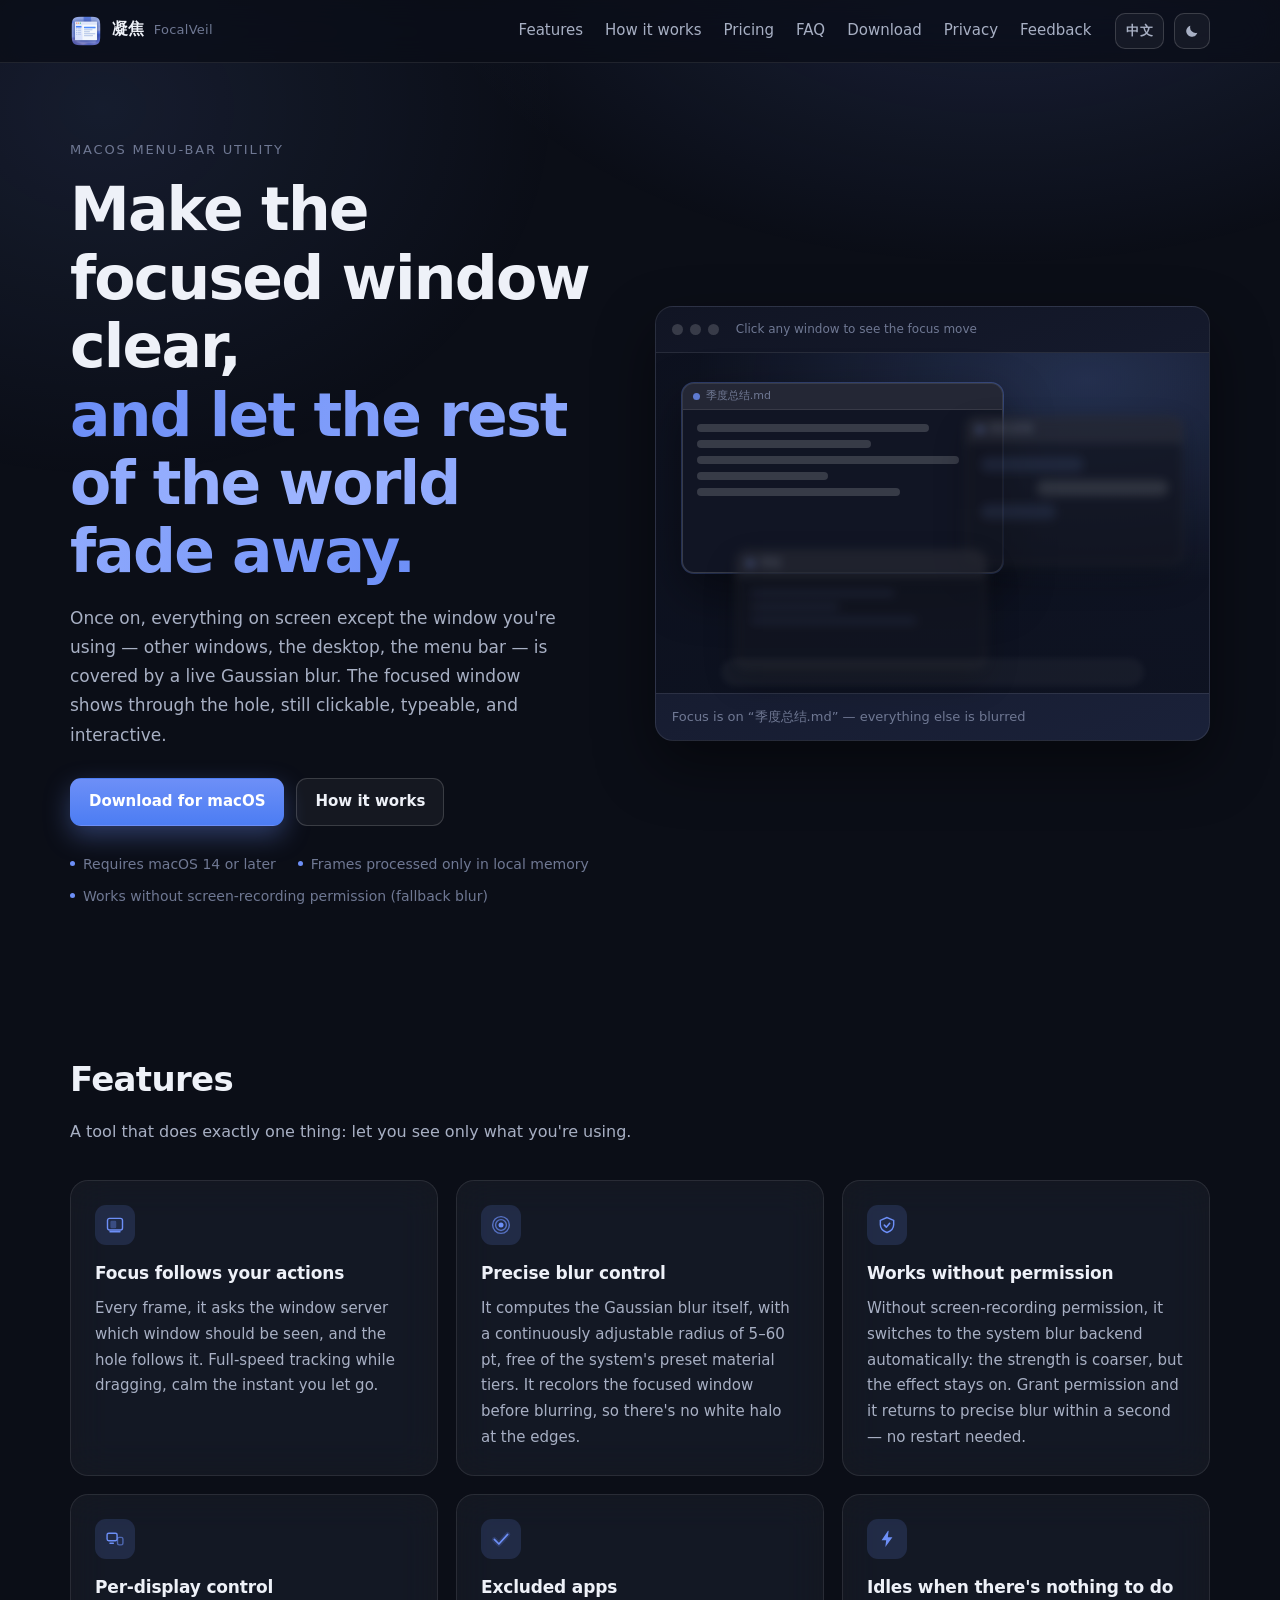
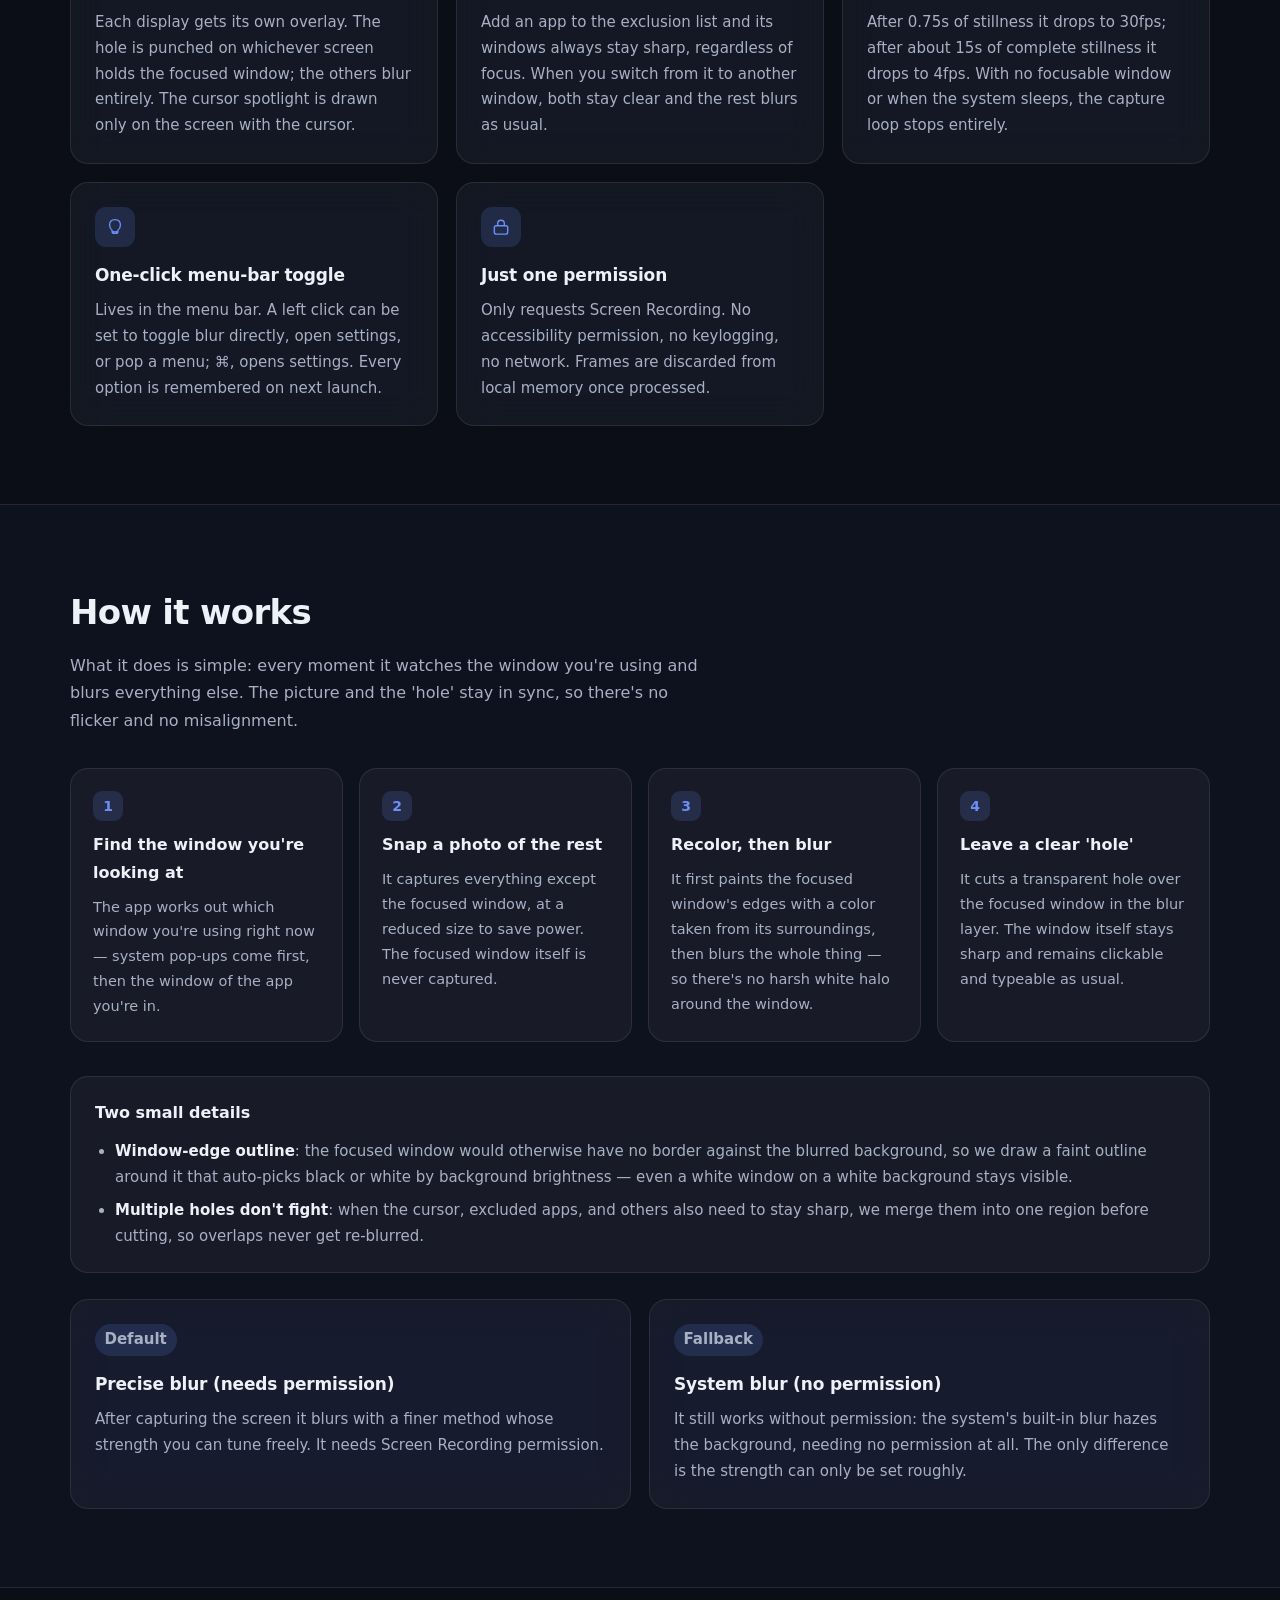
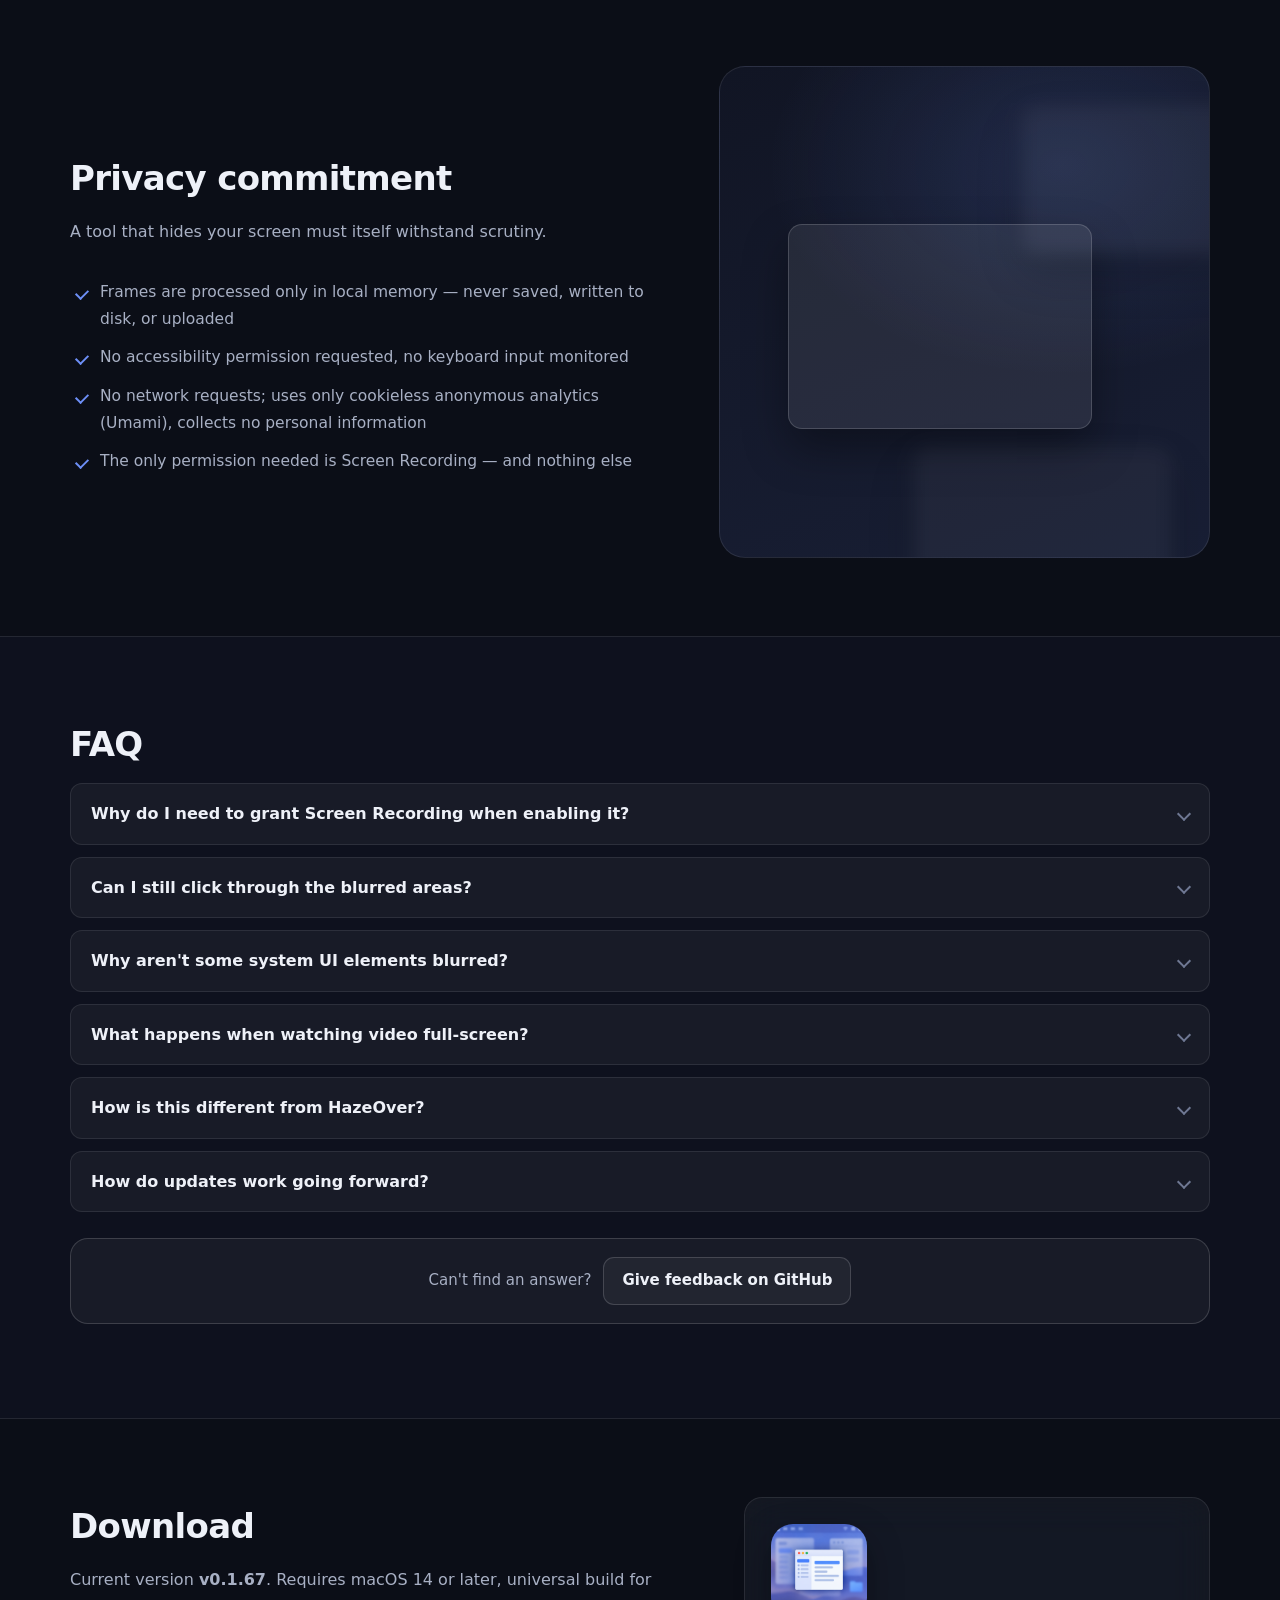
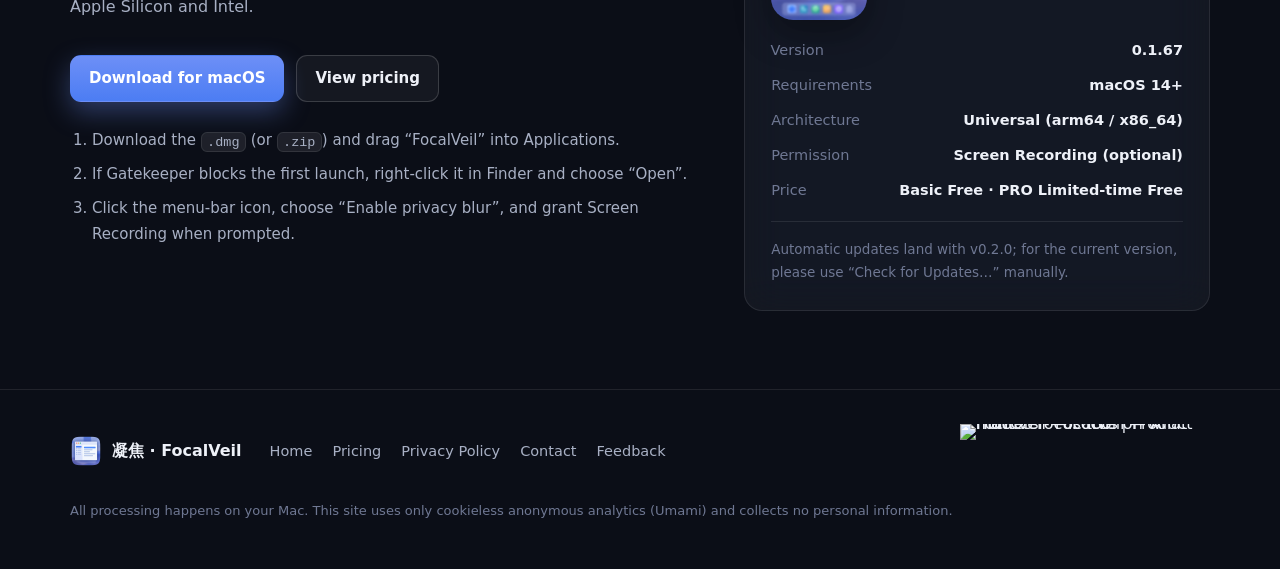
==== commit 622f164b: "update" ====
--- a/index.html
+++ b/index.html
@@ -346,10 +346,10 @@
     <div class="wrap download-inner">
       <div class="download-copy">
         <h2 class="section-title" data-i18n="nav.download">下载</h2>
-        <p class="section-lede" data-i18n="download.lede">当前版本 <strong>v0.1.66</strong>。需要 macOS 14 及以上，Apple Silicon 与 Intel 通用包。</p>
+        <p class="section-lede" data-i18n="download.lede">当前版本 <strong>v0.1.67</strong>。需要 macOS 14 及以上，Apple Silicon 与 Intel 通用包。</p>
         <div class="hero-actions">
           <!-- TODO: 替换为官方托管下载地址（.dmg 的 URL；自动更新走 appcast.xml） -->
-          <a class="btn btn-primary" href="https://focalveil.com/downloads/FocalVeil-0.1.66.zip" data-i18n="download.btn">下载 macOS 版</a>
+          <a class="btn btn-primary" href="https://focalveil.com/downloads/FocalVeil-0.1.67.zip" data-i18n="download.btn">下载 macOS 版</a>
           <a class="btn btn-ghost" href="pricing.html" data-i18n="download.pricing">查看定价</a>
         </div>
         <ol class="install">
@@ -361,7 +361,7 @@
       <aside class="download-side">
         <img class="download-icon" src="assets/logo.png" alt="凝焦应用图标" width="128" height="128">
         <dl class="meta">
-          <div><dt data-i18n="meta.version">版本</dt><dd data-i18n="meta.version.val">0.1.66</dd></div>
+          <div><dt data-i18n="meta.version">版本</dt><dd data-i18n="meta.version.val">0.1.67</dd></div>
           <div><dt data-i18n="meta.req">系统要求</dt><dd data-i18n="meta.req.val">macOS 14+</dd></div>
           <div><dt data-i18n="meta.arch">架构</dt><dd data-i18n="meta.arch.val">通用（arm64 / x86_64）</dd></div>
           <div><dt data-i18n="meta.perm">权限</dt><dd data-i18n="meta.perm.val">屏幕录制（可选）</dd></div>
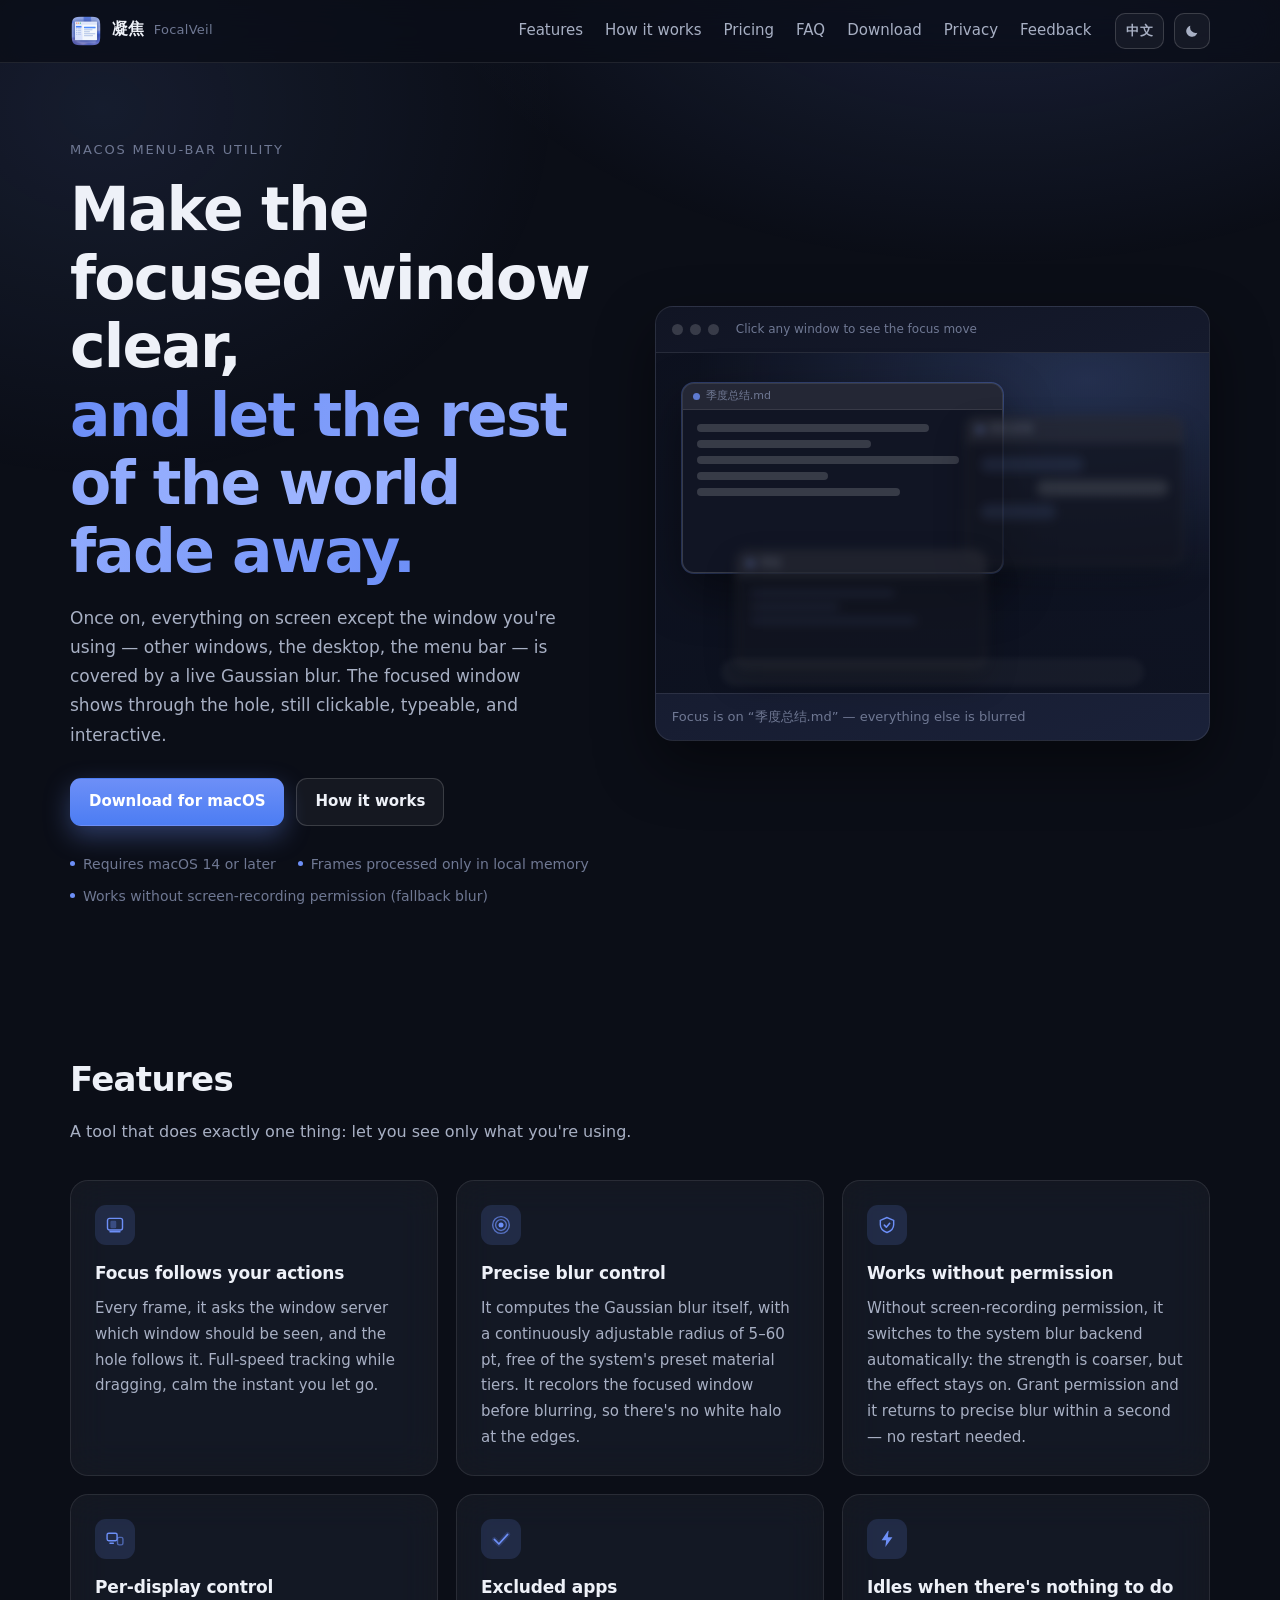
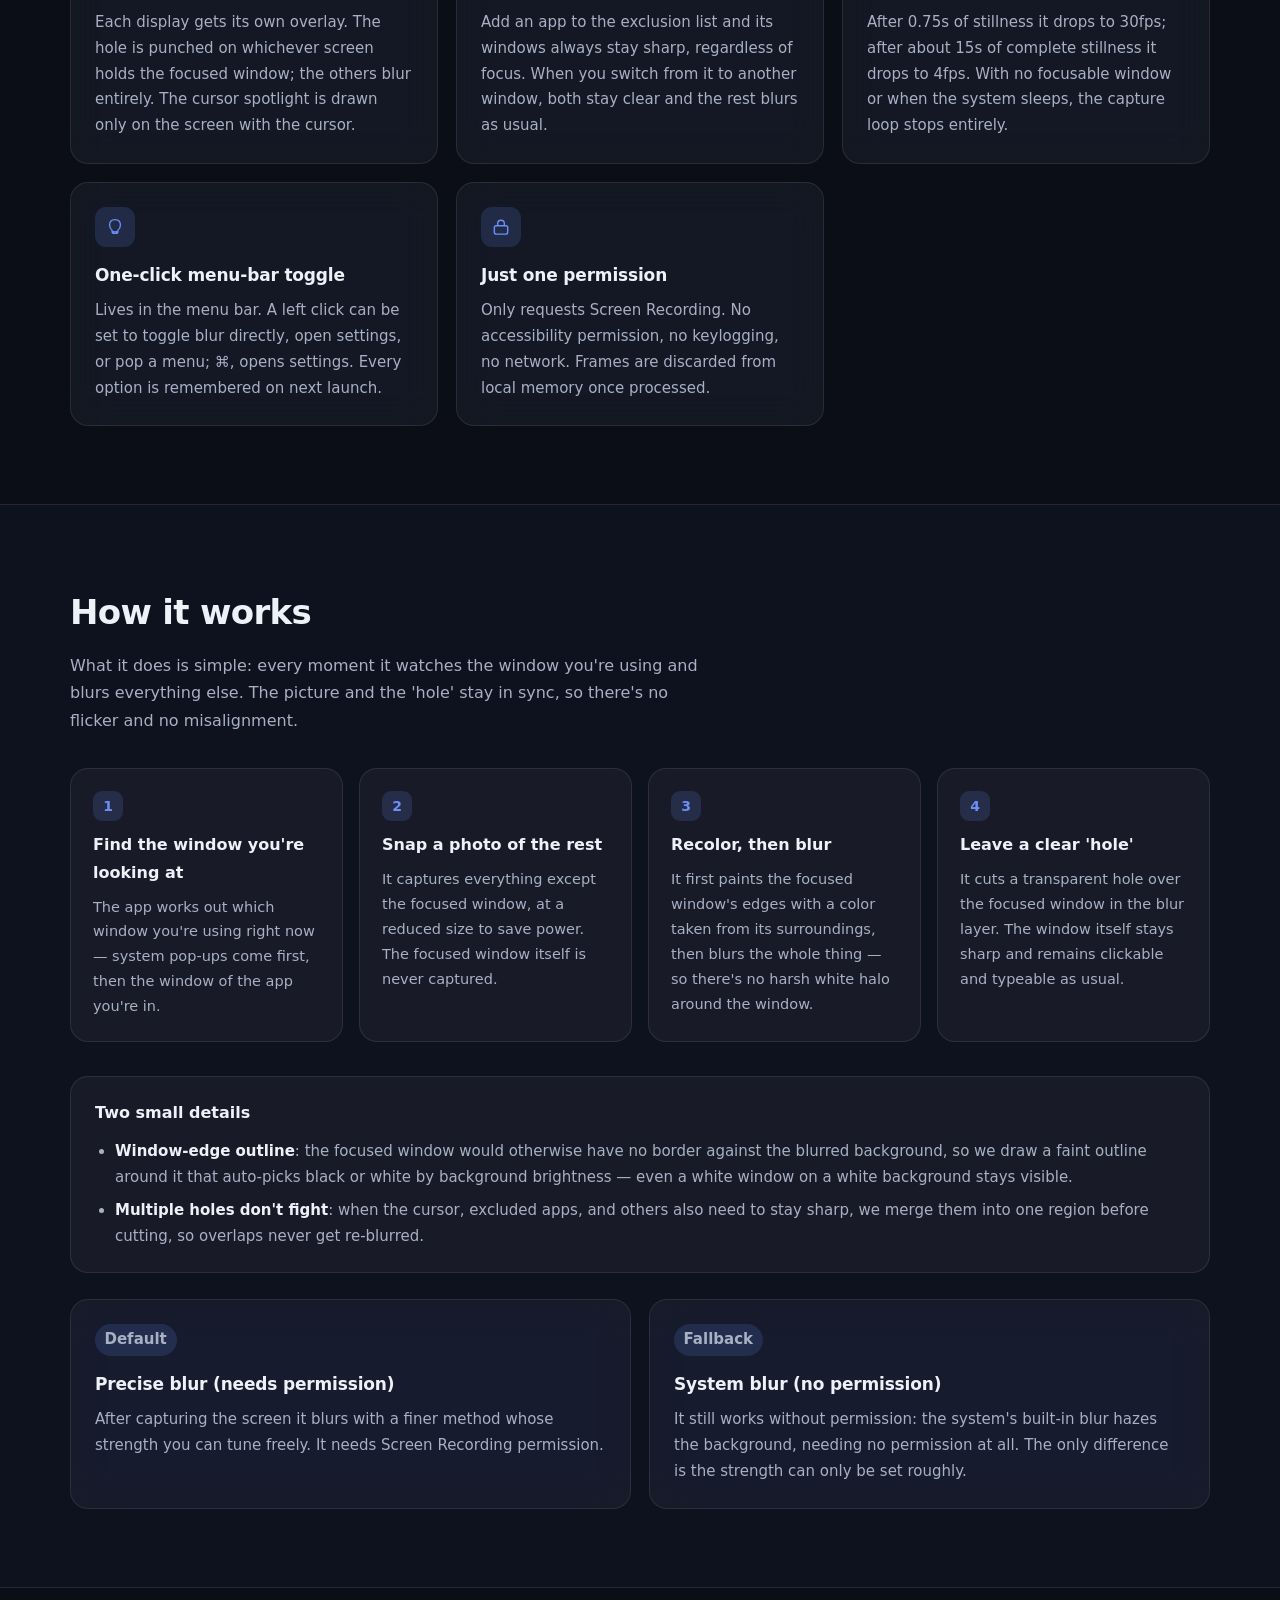
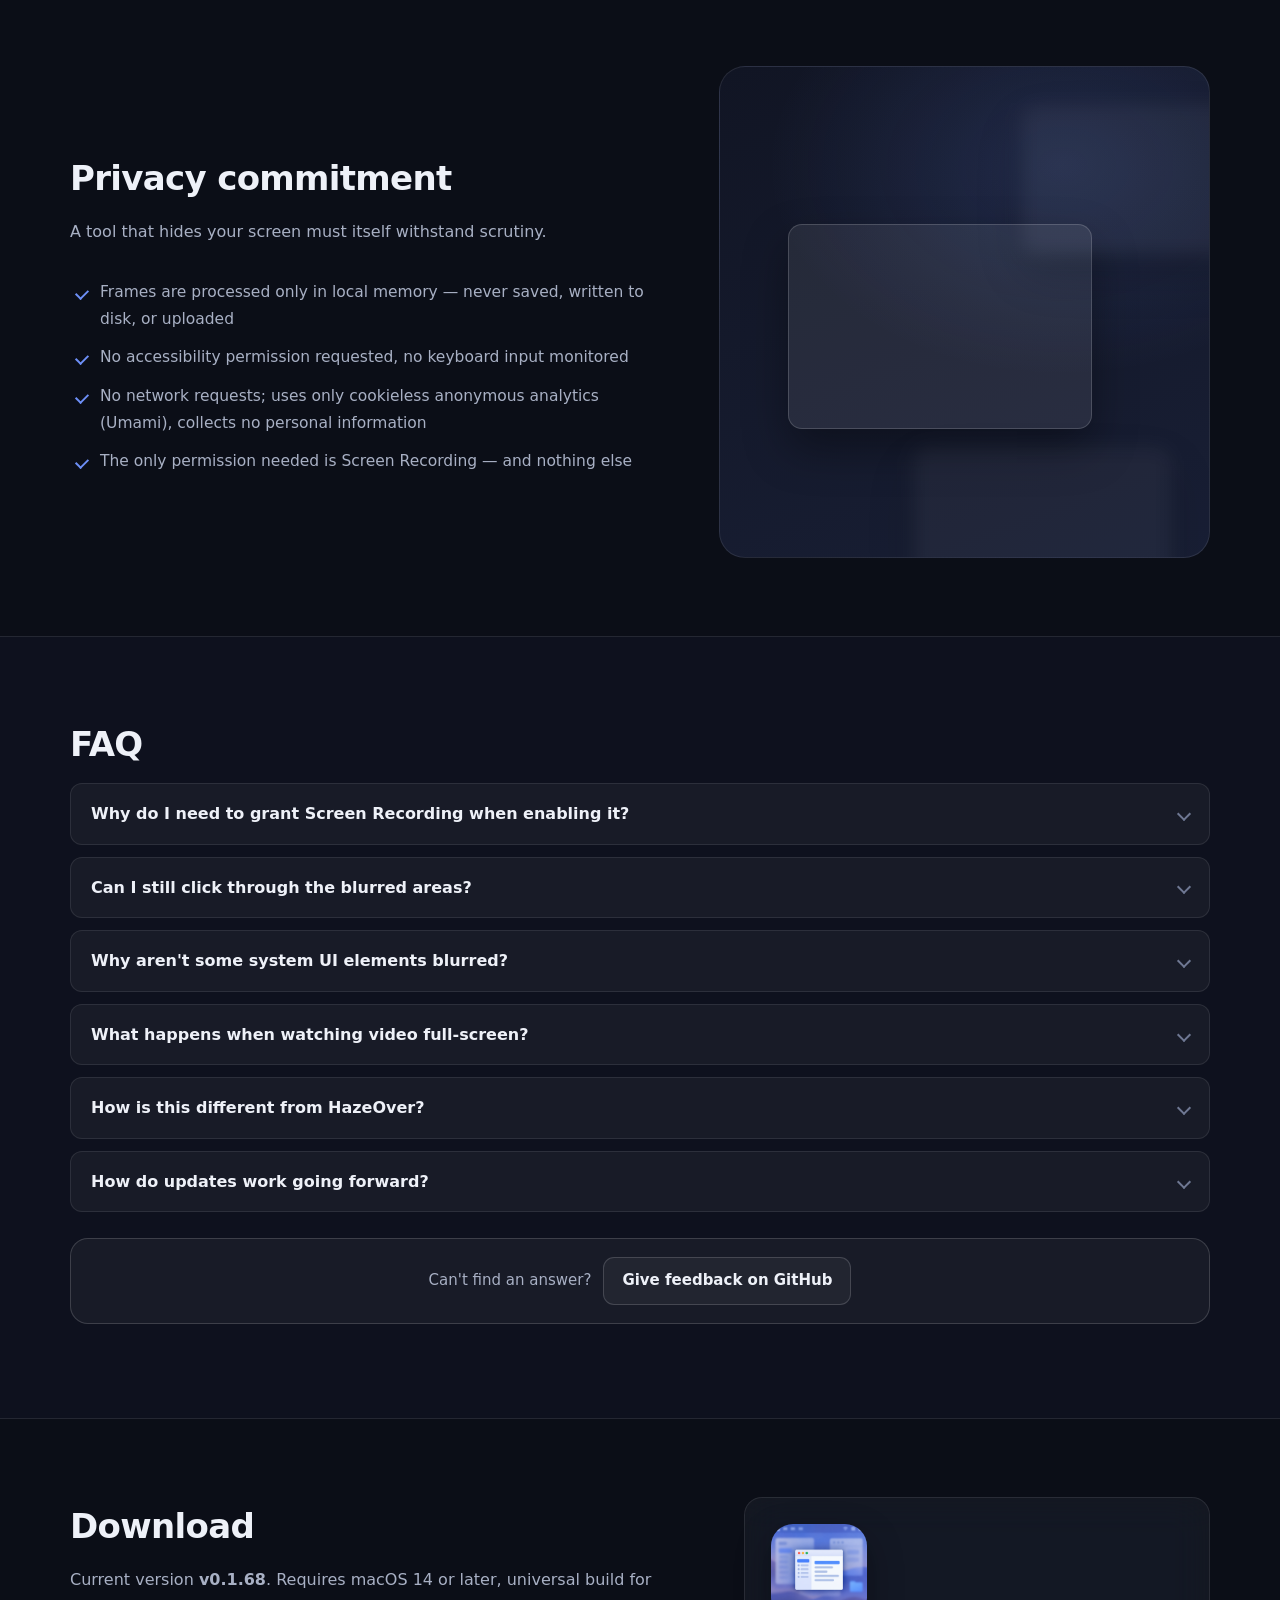
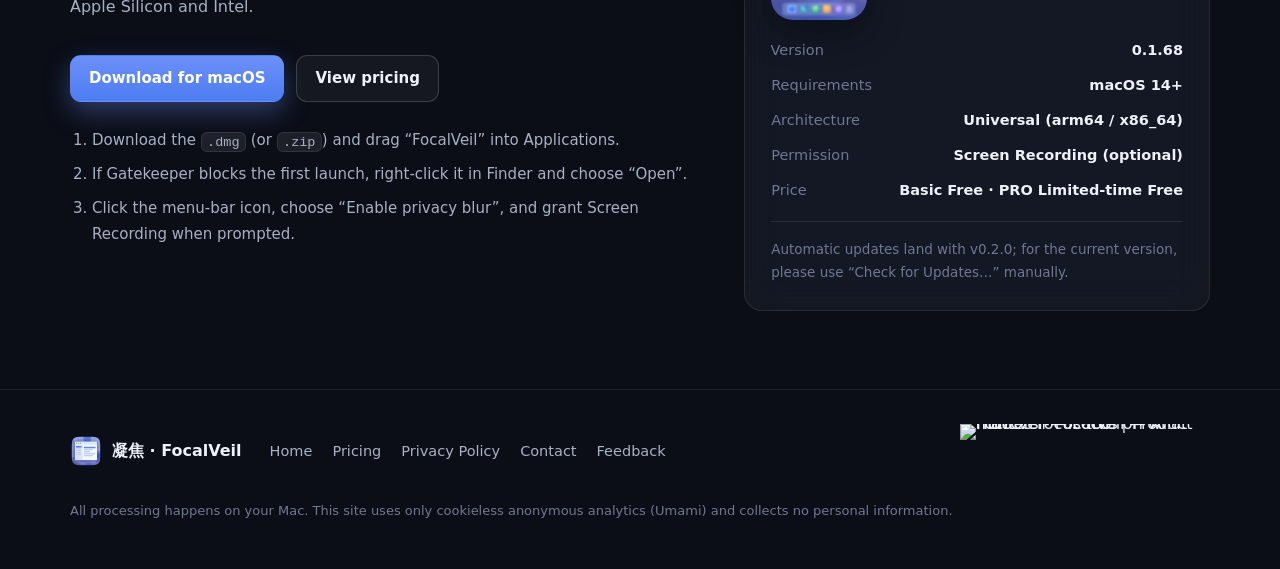
==== commit 57cc9680: "update" ====
--- a/index.html
+++ b/index.html
@@ -346,10 +346,10 @@
     <div class="wrap download-inner">
       <div class="download-copy">
         <h2 class="section-title" data-i18n="nav.download">下载</h2>
-        <p class="section-lede" data-i18n="download.lede">当前版本 <strong>v0.1.67</strong>。需要 macOS 14 及以上，Apple Silicon 与 Intel 通用包。</p>
+        <p class="section-lede" data-i18n="download.lede">当前版本 <strong>v0.1.68</strong>。需要 macOS 14 及以上，Apple Silicon 与 Intel 通用包。</p>
         <div class="hero-actions">
           <!-- TODO: 替换为官方托管下载地址（.dmg 的 URL；自动更新走 appcast.xml） -->
-          <a class="btn btn-primary" href="https://focalveil.com/downloads/FocalVeil-0.1.67.zip" data-i18n="download.btn">下载 macOS 版</a>
+          <a class="btn btn-primary" href="https://focalveil.com/downloads/FocalVeil-0.1.68.zip" data-i18n="download.btn">下载 macOS 版</a>
           <a class="btn btn-ghost" href="pricing.html" data-i18n="download.pricing">查看定价</a>
         </div>
         <ol class="install">
@@ -361,7 +361,7 @@
       <aside class="download-side">
         <img class="download-icon" src="assets/logo.png" alt="凝焦应用图标" width="128" height="128">
         <dl class="meta">
-          <div><dt data-i18n="meta.version">版本</dt><dd data-i18n="meta.version.val">0.1.67</dd></div>
+          <div><dt data-i18n="meta.version">版本</dt><dd data-i18n="meta.version.val">0.1.68</dd></div>
           <div><dt data-i18n="meta.req">系统要求</dt><dd data-i18n="meta.req.val">macOS 14+</dd></div>
           <div><dt data-i18n="meta.arch">架构</dt><dd data-i18n="meta.arch.val">通用（arm64 / x86_64）</dd></div>
           <div><dt data-i18n="meta.perm">权限</dt><dd data-i18n="meta.perm.val">屏幕录制（可选）</dd></div>
